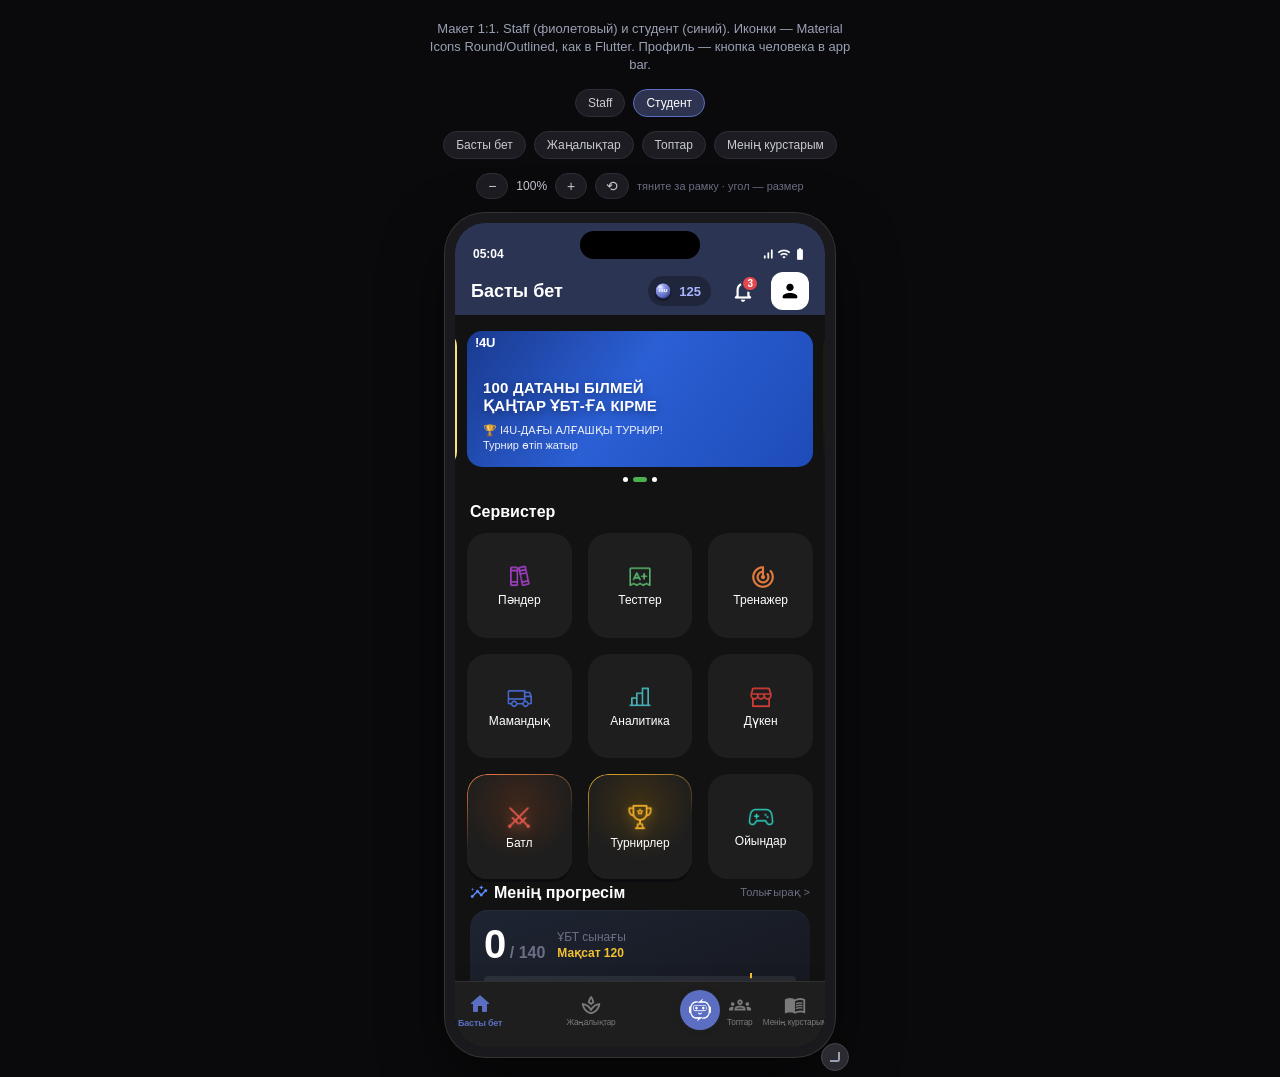
==== mock/index.html @ 2d2b12ed "i4U guide: static site with OG banner" ====
<!DOCTYPE html>
<html lang="ru" data-mode="student" data-role="curator">
  <head>
    <meta charset="UTF-8" />
    <meta
      name="viewport"
      content="width=device-width, initial-scale=1, maximum-scale=1, user-scalable=no"
    />
    <title>i4u mobile mock</title>
    <link rel="preconnect" href="https://fonts.googleapis.com" />
    <link rel="preconnect" href="https://fonts.gstatic.com" crossorigin />
    <link
      href="https://fonts.googleapis.com/icon?family=Material+Icons+Round"
      rel="stylesheet"
    />
    <link
      href="https://fonts.googleapis.com/icon?family=Material+Icons+Outlined"
      rel="stylesheet"
    />
    <link href="https://fonts.googleapis.com/css2?family=Oswald:wght@500;700&display=swap" rel="stylesheet" />
    <link rel="stylesheet" href="css/app.css?v=20261127m" />
  </head>
  <body>
    <p class="page-label">
      Макет 1:1. Staff (фиолетовый) и студент (синий). Иконки — Material Icons
      Round/Outlined, как в Flutter. Профиль — кнопка человека в app bar.
    </p>

    <div class="toolbar-note mode-switch">
      <button type="button" class="chip chip-mode" data-mode="staff">
        Staff
      </button>
      <button type="button" class="chip chip-mode active" data-mode="student">
        Студент
      </button>
    </div>

    <div class="toolbar-note role-switch" id="roleSwitch" hidden>
      <span>Рөл:</span>
      <button type="button" class="chip chip-role active" data-role="curator">Куратор</button>
      <button type="button" class="chip chip-role" data-role="head">Бас куратор / Академ. бөлім</button>
    </div>

    <div class="toolbar-note" id="tabChips">
      <button type="button" class="chip" data-goto="0">Аналитика</button>
      <button type="button" class="chip" data-goto="1">Студенты</button>
      <button type="button" class="chip" data-goto="2">Уведомления</button>
      <button type="button" class="chip" data-goto="3">Мои группы</button>
    </div>

    <div class="phone-zoom" id="phoneZoom">
      <button type="button" class="chip" data-zoom="-1" title="Уменьшить">−</button>
      <span id="zoomVal">100%</span>
      <button type="button" class="chip" data-zoom="1" title="Увеличить">+</button>
      <button type="button" class="chip" id="zoomReset" title="Вернуть в центр">⟲</button>
      <span class="zoom-hint">тяните за рамку · угол — размер</span>
    </div>

    <div class="phone-stage" id="phoneStage">
    <div class="phone">
      <div class="phone-notch" aria-hidden="true"></div>
      <div class="app">
        <div class="status-bar">
          <span id="statusTime">13:14</span>
          <span class="status-icons">
            <span class="material-icons-round">signal_cellular_alt</span>
            <span class="material-icons-round">wifi</span>
            <span class="material-icons-round">battery_full</span>
          </span>
        </div>

        <header class="appbar" id="appbar"></header>
        <main class="content" id="content"></main>

        <nav class="bottom-nav" aria-label="App navigation">
          <div class="nav-hairline"></div>
          <div class="nav-row">
            <div class="nav-indicator" id="navIndicator"></div>

            <button type="button" class="nav-item" data-tab="0">
              <span
                class="nav-ico material-icons-outlined"
                data-out="assignment"
                data-fill="assignment"
                >assignment</span
              >
              <span class="nav-label">Аналитика</span>
            </button>
            <button type="button" class="nav-item" data-tab="1">
              <span
                class="nav-ico material-icons-outlined"
                data-out="people"
                data-fill="people"
                >people</span
              >
              <span class="nav-label">Студенты</span>
            </button>

            <div class="nav-center">
              <button type="button" class="nav-fab" id="navFab" title="Эфир">
                <span class="fab-ring">
                  <span class="fab-core">
                    <span class="material-icons-round" id="fabIcon">live_tv</span>
                  </span>
                </span>
              </button>
            </div>

            <button type="button" class="nav-item" data-tab="2">
              <span
                class="nav-ico material-icons-outlined"
                data-out="notifications_none"
                data-fill="notifications"
                >notifications_none</span
              >
              <span class="nav-label">Уведомления</span>
            </button>
            <button type="button" class="nav-item" data-tab="3">
              <span class="nav-ico material-icons-outlined">how_to_reg</span>
              <span class="nav-label">Зачисление</span>
            </button>
          </div>
          <div class="nav-home-indicator"></div>
        </nav>

        <div class="overlay" id="overlay"></div>
        <div class="menu-layer" id="menuLayer" hidden></div>
        <div class="dialog-layer" id="dialogLayer" hidden></div>
        <div class="screen-overlay" id="screenOverlay" hidden></div>
        <div class="toast" id="toast"></div>
      </div>
    </div>
      <div class="phone-resize" id="phoneResize" title="Тяните, чтобы изменить размер"></div>
    </div>

    <script src="js/data.js?v=20261127m"></script>
    <script src="js/i18n.js?v=20261127m"></script>
    <script src="js/app.js?v=20261127m"></script>
  </body>
</html>
---- mock/css/app.css ----
:root {
  --primary: #8b5cf6;
  --primary-dark: #6d3fd8;
  --appbar: #36245e;
  --bg: #121212;
  --card: #1e1e1e;
  --hint: #6c6f84;
  --text: #ffffff;
  --divider: rgba(255, 255, 255, 0.12);
  --hairline: rgba(255, 255, 255, 0.08);
  --gold: #ffc107;
  --silver: #b0bec5;
  --bronze: #cd7f32;
  --up: #2e7d32;
  --danger: #ff6767;
  --pending: #f28c28;
  --phone-w: 390px;
  --phone-h: 844px;
  --nav-h: 58px;
  --status-h: 44px;
  --appbar-h: 48px;
  --radius-card: 20px;
  --pad: 15px;
  --fs-xs: 10px;
  --fs-sm: 12px;
  --fs-md: 14px;
  --fs-lg: 16px;
  --fs-xl: 18px;
  font-family: "Roboto", sans-serif;
}

@font-face {
  font-family: "Roboto";
  src: url("../assets/fonts/Roboto-Regular.ttf") format("truetype");
  font-weight: 400;
  font-style: normal;
  font-display: swap;
}
@font-face {
  font-family: "Roboto";
  src: url("../assets/fonts/Roboto-Medium.ttf") format("truetype");
  font-weight: 500;
  font-style: normal;
  font-display: swap;
}
@font-face {
  font-family: "Roboto";
  src: url("../assets/fonts/Roboto-Bold.ttf") format("truetype");
  font-weight: 600;
  font-style: normal;
  font-display: swap;
}
@font-face {
  font-family: "Roboto";
  src: url("../assets/fonts/Roboto-Bold.ttf") format("truetype");
  font-weight: 700;
  font-style: normal;
  font-display: swap;
}
@font-face {
  font-family: "Roboto";
  src: url("../assets/fonts/Roboto-Bold.ttf") format("truetype");
  font-weight: 800;
  font-style: normal;
  font-display: swap;
}

/* Student dark theme: primary #5B6EC2, appBar #2B3553 */
html[data-mode="student"] {
  --primary: #5b6ec2;
  --primary-dark: #3b418c;
  --appbar: #2b3553;
}

.chip-mode.active {
  border-color: var(--primary);
  color: #fff;
  background: color-mix(in srgb, var(--primary) 28%, #1c1c22);
}

* {
  box-sizing: border-box;
  margin: 0;
  padding: 0;
}

body {
  min-height: 100vh;
  background: #0a0a0c;
  color: var(--text);
  display: flex;
  flex-direction: column;
  align-items: center;
  justify-content: center;
  gap: 14px;
  padding: 20px 12px;
}

.page-label {
  color: #9aa0b4;
  font-size: 13px;
  text-align: center;
  max-width: 440px;
  line-height: 1.4;
}

.toolbar-note {
  display: flex;
  gap: 8px;
  flex-wrap: wrap;
  justify-content: center;
}

.chip {
  background: #1c1c22;
  border: 1px solid #2e2e36;
  color: #c8cad4;
  padding: 6px 12px;
  border-radius: 999px;
  font-size: 12px;
  cursor: pointer;
  font-family: inherit;
}

.chip:hover {
  border-color: var(--primary);
}

.phone {
  width: var(--phone-w);
  height: var(--phone-h);
  border-radius: 40px;
  background: #000;
  border: 10px solid #1a1a1e;
  box-shadow: 0 0 0 1px #333, 0 24px 60px rgba(0, 0, 0, 0.55);
  position: relative;
  overflow: hidden;
  flex-shrink: 0;
}

.phone-notch {
  position: absolute;
  top: 8px;
  left: 50%;
  transform: translateX(-50%);
  width: 120px;
  height: 28px;
  background: #000;
  border-radius: 20px;
  z-index: 50;
}

.app {
  height: 100%;
  background: var(--bg);
  display: flex;
  flex-direction: column;
  position: relative;
}

/* Material icon base size helpers */
.material-icons-round,
.material-icons-outlined {
  font-size: 24px;
  line-height: 1;
  user-select: none;
}

.status-bar {
  height: var(--status-h);
  background: var(--appbar);
  display: flex;
  align-items: flex-end;
  justify-content: space-between;
  padding: 0 18px 6px;
  font-size: 12px;
  font-weight: 600;
  color: #fff;
  flex-shrink: 0;
}

.status-icons {
  display: flex;
  align-items: center;
  gap: 2px;
}

.status-icons .material-icons-round {
  font-size: 14px;
}

.appbar {
  height: var(--appbar-h);
  background: var(--appbar);
  display: flex;
  align-items: center;
  padding: 0 16px;
  gap: 8px;
  flex-shrink: 0;
}

.appbar-title-row {
  flex: 1;
  display: flex;
  align-items: center;
  gap: 4px;
  min-width: 0;
  cursor: pointer;
}

.appbar-title {
  font-size: 18px;
  font-weight: 700;
  color: #fff;
  white-space: nowrap;
  overflow: hidden;
  text-overflow: ellipsis;
}

.appbar-title-row .material-icons-round {
  font-size: 22px;
  color: #fff;
}

.appbar-back {
  width: 28px;
  height: 28px;
  border-radius: 50%;
  border: 0;
  background: #fff;
  color: var(--primary-dark);
  display: grid;
  place-items: center;
  cursor: pointer;
  padding: 0;
}

.appbar-back .material-icons-round {
  font-size: 18px;
}

.appbar-profile {
  width: 38px;
  height: 38px;
  border-radius: 12px;
  border: 0;
  background: #fff;
  color: var(--primary);
  display: grid;
  place-items: center;
  cursor: pointer;
  flex-shrink: 0;
  padding: 8px;
}

html[data-mode="student"] .appbar-profile {
  color: #000;
}

.appbar-icon-btn {
  width: 40px;
  height: 40px;
  border: 0;
  background: transparent;
  color: #fff;
  display: grid;
  place-items: center;
  cursor: pointer;
  padding: 0;
  flex-shrink: 0;
  border-radius: 50%;
}

.appbar-icon-btn .material-icons-round,
.appbar-icon-btn .material-icons-outlined {
  font-size: 24px;
}

.appbar-profile .material-icons-round,
.appbar-profile .material-icons-outlined {
  font-size: 22px;
}

.content {
  flex: 1;
  overflow-y: auto;
  overflow-x: hidden;
  padding-bottom: calc(var(--nav-h) + 34px);
  -webkit-overflow-scrolling: touch;
}

.content::-webkit-scrollbar {
  width: 0;
}

.list-pad {
  padding: 8px 16px 4px;
}

.list-pad.tight-top {
  padding-top: 0;
}

/* Bottom nav — Dimensions.mainMenuBarHeight 58 */
.bottom-nav {
  position: absolute;
  left: 0;
  right: 0;
  bottom: 0;
  background: var(--card);
  box-shadow: 0 -4px 16px rgba(0, 0, 0, 0.06);
  z-index: 40;
}

.nav-hairline {
  height: 0.5px;
  background: var(--hairline);
}

.nav-row {
  height: var(--nav-h);
  display: flex;
  position: relative;
}

.nav-home-indicator {
  height: 8px;
  background: var(--card);
}

.nav-item {
  flex: 1;
  border: 0;
  background: transparent;
  color: #9e9e9e;
  display: flex;
  flex-direction: column;
  align-items: center;
  justify-content: center;
  gap: 2px;
  cursor: pointer;
  position: relative;
  z-index: 2;
  padding: 4px 2px;
  font-family: inherit;
  opacity: 0.72;
  transform: scale(0.92);
}

.nav-item.active {
  color: var(--primary);
  opacity: 1;
  transform: scale(1);
}

.nav-ico {
  font-size: 24px !important;
}

.nav-label {
  font-size: 9px;
  font-weight: 500;
  line-height: 1.15;
  max-width: 100%;
  overflow: hidden;
  text-overflow: clip;
  white-space: nowrap;
  letter-spacing: -0.02em;
  padding: 0 1px;
}

.nav-item.active .nav-label {
  font-weight: 700;
}

.nav-center {
  flex: 1;
  display: grid;
  place-items: center;
  z-index: 2;
}

.nav-fab {
  border: 0;
  background: transparent;
  padding: 0;
  cursor: pointer;
  margin-top: 0;
}

html[data-mode="student"] .fab-core {
  background: var(--primary);
}

.fab-core img {
  width: 22px;
  height: 22px;
  display: block;
  filter: brightness(0) invert(1);
}

.fab-ring {
  width: 46px;
  height: 46px;
  border-radius: 50%;
  background: var(--card);
  display: grid;
  place-items: center;
  box-shadow: 0 2px 6px rgba(0, 0, 0, 0.08);
  border: 1px solid rgba(0, 0, 0, 0.06);
}

.fab-core {
  width: 40px;
  height: 40px;
  border-radius: 50%;
  background: var(--primary-dark);
  display: grid;
  place-items: center;
  color: #fff;
}

.fab-core .material-icons-round {
  font-size: 22px;
}

.nav-indicator {
  position: absolute;
  top: 0;
  left: 0;
  width: 20%;
  height: 2px;
  background: var(--primary);
  transition: transform 0.22s ease;
  z-index: 1;
}

/* Cards */
.card {
  background: var(--card);
  border-radius: var(--radius-card);
  box-shadow: 0 2px 10px rgba(0, 0, 0, 0.05);
  margin-bottom: 12px;
  overflow: hidden;
}

.group-head {
  display: flex;
  align-items: center;
  padding: 14px 12px 14px 16px;
  gap: 8px;
  cursor: pointer;
}

.group-meta {
  flex: 1;
  min-width: 0;
}

.group-name {
  font-size: 16px;
  font-weight: 600;
  white-space: nowrap;
  overflow: hidden;
  text-overflow: ellipsis;
}

.group-course {
  margin-top: 4px;
  font-size: 13px;
  color: var(--hint);
  white-space: nowrap;
  overflow: hidden;
  text-overflow: ellipsis;
}

.pill {
  display: inline-flex;
  align-items: center;
  padding: 4px 10px;
  border-radius: 999px;
  background: rgba(37, 171, 124, 0.1);
  color: var(--primary);
  font-size: 12px;
  font-weight: 500;
  flex-shrink: 0;
}

.chevron {
  color: var(--hint);
  transition: transform 0.2s;
}

.chevron .material-icons-round {
  font-size: 22px;
}

.card.expanded .chevron {
  transform: rotate(180deg);
}

.group-body {
  display: none;
  border-top: 1px solid var(--divider);
}

.card.expanded .group-body {
  display: block;
}

.rating-head {
  display: flex;
  align-items: center;
  padding: 8px 4px 4px 12px;
  gap: 6px;
}

.rating-head .material-icons-outlined {
  font-size: 16px;
  color: var(--primary);
}

.rating-head .label {
  flex: 1;
  font-size: 12px;
  font-weight: 500;
  color: var(--primary);
}

.icon-btn {
  width: 36px;
  height: 36px;
  border: 0;
  background: transparent;
  color: var(--primary);
  display: grid;
  place-items: center;
  cursor: pointer;
  border-radius: 8px;
  padding: 0;
}

.icon-btn .material-icons-round {
  font-size: 20px;
}

.icon-btn:active {
  background: rgba(37, 171, 124, 0.12);
}

/* Ranking row — padding 10,8,12,8 */
.rank-row {
  display: flex;
  align-items: center;
  padding: 8px 12px 8px 10px;
  gap: 8px;
  cursor: pointer;
}

.rank-row:active {
  background: rgba(255, 255, 255, 0.03);
}

.rank-row .avatar { position: relative; overflow: visible; }
.rank-row .rank-info { min-width: 0; }
.rank-row .rank-phone { white-space: nowrap; overflow: hidden; text-overflow: ellipsis; }
.rank-note { flex-shrink: 0; display: inline-flex; align-items: center; gap: 2px; margin-left: 6px; padding: 4px 6px 4px 4px; border-radius: 999px; background: #e0873a; color: #fff; font-size: 12px; font-weight: 800; line-height: 1; }
.rank-note .material-icons-outlined { font-size: 14px; }
.pill.note-pill, html[data-mode="staff"] .pill.note-pill { gap: 3px; padding: 4px 8px; color: #fff; background: #e0873a; font-weight: 700; }
.pill.note-pill .material-icons-outlined { font-size: 14px; }
.note-sum { display: flex; align-items: center; gap: 8px; margin: 10px 12px 2px; padding: 9px 12px; border-radius: 12px; font-size: 12.5px; color: #ffd2a8; background: rgba(224,135,58,.12); border: 1px solid rgba(224,135,58,.35); }
.note-sum .material-icons-outlined { font-size: 18px; color: #e0873a; }
.note-sum b { color: #fff; }

.rank-sep {
  height: 1px;
  margin: 0 12px;
  background: var(--divider);
}

.rank-badge {
  width: 28px;
  flex-shrink: 0;
  display: grid;
  place-items: center;
  position: relative;
}

.rank-badge .trophy {
  font-size: 26px !important;
}

.rank-badge .num-bubble {
  position: absolute;
  bottom: -1px;
  left: 50%;
  transform: translateX(-50%);
  width: 14px;
  height: 14px;
  border-radius: 50%;
  background: var(--card);
  border: 1.2px solid;
  display: grid;
  place-items: center;
  font-size: 9px;
  font-weight: 700;
  line-height: 1;
}

.rank-circle {
  width: 26px;
  height: 26px;
  border-radius: 50%;
  background: rgba(51, 54, 70, 0.35);
  display: grid;
  place-items: center;
  font-size: 11px;
  font-weight: 700;
}

.avatar {
  width: 40px;
  height: 40px;
  border-radius: 50%;
  display: grid;
  place-items: center;
  font-size: 13px;
  font-weight: 700;
  color: #fff;
  flex-shrink: 0;
}

.rank-info {
  flex: 1;
  min-width: 0;
}

.rank-name {
  font-size: 14px;
  font-weight: 600;
  white-space: nowrap;
  overflow: hidden;
  text-overflow: ellipsis;
}

.rank-phone {
  margin-top: 1px;
  font-size: 12px;
  color: var(--hint);
}

.rank-stats {
  text-align: right;
  flex-shrink: 0;
}

.rank-score-line {
  display: flex;
  align-items: center;
  justify-content: flex-end;
  gap: 2px;
}

.rank-progress {
  font-size: 11px;
  color: var(--hint);
  margin-right: 6px;
}

.rank-score {
  font-size: 16px;
  font-weight: 700;
  line-height: 1.1;
}

.rank-points-today {
  font-size: 11px;
  font-weight: 500;
  color: var(--up);
}

.rank-change {
  display: inline-flex;
  align-items: center;
  font-size: 12px;
  font-weight: 700;
}

.rank-change.up {
  color: var(--up);
}

.rank-change.down {
  color: var(--danger);
}

.rank-change .material-icons-round {
  font-size: 20px;
  margin-left: 2px;
}

.rank-seen {
  margin-top: 2px;
  font-size: 10px;
  color: var(--hint);
}

.rank-seen.online {
  color: var(--primary);
  font-weight: 600;
}

/* Search row */
.search-row {
  padding: 16px 16px 8px;
  display: flex;
  gap: 10px;
  align-items: center;
}

.search-field {
  flex: 1;
  height: 48px;
  border-radius: 20px;
  border: 1px solid var(--divider);
  background: var(--card);
  display: flex;
  align-items: center;
  padding: 0 12px;
  gap: 8px;
}

.search-field .material-icons-round {
  color: #9e9e9e;
  font-size: 24px;
}

.search-field input {
  flex: 1;
  border: 0;
  background: transparent;
  color: var(--text);
  font-size: 14px;
  font-family: inherit;
  outline: none;
}

.search-field input::placeholder {
  color: var(--hint);
}

.filter-btn {
  width: 48px;
  height: 48px;
  border-radius: 16px;
  border: 1px solid var(--divider);
  background: var(--card);
  color: var(--primary);
  display: grid;
  place-items: center;
  cursor: pointer;
}

.filter-btn .material-icons-outlined {
  font-size: 22px;
}

/* Students list */
.student-list {
  background: var(--card);
  border-radius: var(--radius-card);
  overflow: hidden;
  box-shadow: 0 2px 10px rgba(0, 0, 0, 0.05);
}

.student-row {
  display: flex;
  align-items: center;
  padding: 12px 16px;
  gap: 12px;
  cursor: pointer;
}

.student-row + .student-row {
  border-top: 1px solid var(--divider);
}

.student-name {
  font-size: 15px;
  font-weight: 600;
}

.student-sub {
  margin-top: 2px;
  font-size: 12px;
  color: var(--hint);
}

.badge {
  font-size: 11px;
  font-weight: 600;
  padding: 3px 8px;
  border-radius: 999px;
  flex-shrink: 0;
}

.badge-ok {
  background: rgba(37, 171, 124, 0.15);
  color: var(--primary);
}

.badge-warn {
  background: rgba(242, 140, 40, 0.18);
  color: var(--pending);
}

.badge-off {
  background: rgba(108, 111, 132, 0.2);
  color: var(--hint);
}

/* Enrollment */
.enroll-card {
  padding: 14px 16px;
}

.enroll-top {
  display: flex;
  justify-content: space-between;
  gap: 8px;
  align-items: flex-start;
}

.enroll-name {
  font-size: 16px;
  font-weight: 600;
}

.enroll-phone {
  margin-top: 4px;
  font-size: 13px;
  color: var(--hint);
}

.enroll-meta {
  margin-top: 8px;
  font-size: 12px;
  color: var(--hint);
  line-height: 1.45;
}

.enroll-chevron {
  color: var(--hint);
}

.push-card {
  padding: 14px 16px;
}

.push-title {
  font-size: 15px;
  font-weight: 600;
  margin-bottom: 4px;
}

.push-body {
  font-size: 13px;
  color: var(--hint);
  line-height: 1.4;
}

.push-time {
  margin-top: 8px;
  font-size: 11px;
  color: var(--hint);
}

.btn {
  border: 0;
  border-radius: 12px;
  padding: 12px 16px;
  font-size: 15px;
  font-weight: 500;
  cursor: pointer;
  font-family: inherit;
  display: inline-flex;
  align-items: center;
  justify-content: center;
  gap: 6px;
}

.btn-primary {
  background: var(--primary);
  color: #fff;
}

.btn-ghost {
  background: rgba(255, 255, 255, 0.1);
  color: var(--text);
}

.btn-row {
  display: flex;
  gap: 12px;
}

.btn-row .btn {
  flex: 1;
  min-height: 48px;
}

.btn .material-icons-round {
  font-size: 18px;
}

/* Sheet */
.overlay {
  position: absolute;
  inset: 0;
  background: rgba(0, 0, 0, 0.45);
  z-index: 60;
  display: none;
  align-items: flex-end;
}

.overlay.open {
  display: flex;
}

.sheet {
  width: 100%;
  background: var(--card);
  border-radius: 20px 20px 0 0;
  padding: 12px 20px 20px;
  animation: sheet-up 0.22s ease;
}

@keyframes sheet-up {
  from {
    transform: translateY(24px);
    opacity: 0.6;
  }
  to {
    transform: translateY(0);
    opacity: 1;
  }
}

.sheet-handle {
  width: 36px;
  height: 4px;
  border-radius: 999px;
  background: var(--divider);
  margin: 0 auto 16px;
}

.sheet-title {
  font-size: 16px;
  font-weight: 600;
}

.sheet-sub {
  margin-top: 4px;
  font-size: 13px;
  color: var(--hint);
}

.sheet-label {
  margin-top: 20px;
  margin-bottom: 8px;
  font-size: 13px;
  font-weight: 500;
}

.period-field {
  display: flex;
  align-items: center;
  gap: 10px;
  padding: 14px;
  border: 1px solid var(--divider);
  border-radius: 12px;
  cursor: pointer;
  font-size: 15px;
  font-weight: 500;
}

.period-field .material-icons-outlined {
  font-size: 18px;
  color: var(--primary);
}

.period-field .material-icons-round {
  margin-left: auto;
  color: var(--hint);
  font-size: 22px;
}

.sheet-actions {
  margin-top: 24px;
}

.toast {
  position: absolute;
  left: 16px;
  right: 16px;
  bottom: calc(var(--nav-h) + 28px);
  background: #2a2a2e;
  color: #fff;
  padding: 12px 16px;
  border-radius: 12px;
  font-size: 13px;
  z-index: 80;
  display: none;
  box-shadow: 0 8px 24px rgba(0, 0, 0, 0.35);
}

.toast.show {
  display: block;
}

.toast.ok {
  border-left: 3px solid var(--primary);
}

.toast.error {
  border-left: 3px solid var(--danger);
}

.profile-block {
  padding: 20px 16px;
  text-align: center;
}

.profile-avatar-lg {
  width: 72px;
  height: 72px;
  border-radius: 50%;
  margin: 0 auto 12px;
  display: grid;
  place-items: center;
  font-size: 24px;
  font-weight: 700;
  color: #fff;
}

.profile-name {
  font-size: 18px;
  font-weight: 600;
}

.profile-phone {
  margin-top: 4px;
  color: var(--hint);
  font-size: 14px;
}

.profile-stats {
  display: grid;
  grid-template-columns: 1fr 1fr 1fr;
  gap: 8px;
  padding: 0 16px 16px;
}

/* —— User profile (ProfileScreen) —— */
.user-profile {
  padding-bottom: 24px;
}

.user-card {
  margin: 24px 16px 12px;
  padding: 16px;
  background: var(--card);
  border-radius: 20px;
  box-shadow: 0 2px 10px rgba(0, 0, 0, 0.05);
  position: relative;
}

.user-card-edit {
  position: absolute;
  top: 8px;
  right: 8px;
  border: 0;
  background: transparent;
  color: var(--hint);
  width: 36px;
  height: 36px;
  display: grid;
  place-items: center;
  cursor: pointer;
  border-radius: 50%;
}

.user-card-edit .material-icons-outlined {
  font-size: 22px;
}

.user-card-body {
  padding-top: 8px;
  text-align: center;
}

.user-avatar {
  width: 80px;
  height: 80px;
  border-radius: 50%;
  margin: 0 auto 16px;
  display: grid;
  place-items: center;
  font-size: 28px;
  font-weight: 700;
  color: #fff;
}

.user-name {
  font-size: 24px;
  font-weight: 600;
  line-height: 1.2;
}

.menu-block {
  margin: 0 16px 12px;
  background: var(--card);
  border-radius: 16px;
  overflow: hidden;
}

.menu-row {
  display: flex;
  align-items: center;
  gap: 12px;
  width: 100%;
  padding: 12px 16px;
  border: 0;
  background: transparent;
  color: var(--text);
  font-family: inherit;
  font-size: 14px;
  font-weight: 600;
  text-align: left;
  cursor: pointer;
  min-height: 48px;
}

.menu-row:active {
  background: rgba(255, 255, 255, 0.04);
}

.menu-row .menu-ico {
  color: #9e9e9e;
  font-size: 22px !important;
  width: 22px;
  flex-shrink: 0;
}

.menu-row .menu-brand {
  width: 22px;
  height: 22px;
  flex-shrink: 0;
  display: grid;
  place-items: center;
}

.menu-row .menu-brand svg {
  width: 22px;
  height: 22px;
}

.menu-row .menu-title {
  flex: 1;
  min-width: 0;
}

.menu-row .menu-chevron {
  color: #757575;
  font-size: 20px !important;
}

.menu-row.accent .menu-ico,
.menu-row.accent .menu-title {
  color: var(--menu-accent, var(--primary));
}

.menu-divider {
  height: 1px;
  margin-left: 56px;
  margin-right: 16px;
  background: var(--divider);
  opacity: 0.25;
}

.menu-row.switch-row {
  cursor: default;
}

.lang-switch {
  display: flex;
  gap: 0;
  padding: 2px;
  border-radius: 8px;
  background: #333;
}

.lang-chip {
  border: 0;
  background: transparent;
  color: var(--text);
  font-family: inherit;
  font-size: 12px;
  font-weight: 600;
  padding: 6px 12px;
  border-radius: 6px;
  cursor: pointer;
}

.lang-chip.active {
  background: var(--primary);
  color: #fff;
}

.toggle {
  position: relative;
  width: 42px;
  height: 24px;
  border-radius: 999px;
  background: #555;
  border: 0;
  cursor: pointer;
  flex-shrink: 0;
  transition: background 0.2s;
}

.toggle.on {
  background: var(--primary);
}

.toggle::after {
  content: "";
  position: absolute;
  top: 3px;
  left: 3px;
  width: 18px;
  height: 18px;
  border-radius: 50%;
  background: #fff;
  transition: transform 0.2s;
}

.toggle.on::after {
  transform: translateX(18px);
}

/* Student home — sizes from Flutter Dimensions + screenshot */
.section-title {
  padding: 8px 15px;
  font-size: 16px;
  font-weight: 700;
  line-height: 1.2;
}

.section-row {
  display: flex;
  align-items: center;
  justify-content: space-between;
  padding: 0 15px 8px;
}

.section-row .section-title {
  padding: 0;
  flex: 1;
}

.section-date {
  font-size: 11px;
  color: var(--hint);
  font-weight: 400;
  border: 0;
  background: transparent;
  font-family: inherit;
  cursor: pointer;
  white-space: nowrap;
}

.banner-wrap {
  padding-top: 16px;
}

.banner-track {
  padding: 0 12px;
  overflow: hidden;
}

.banner-slide {
  width: 100%;
  aspect-ratio: 2.55 / 1;
  border-radius: 15px;
  overflow: hidden;
  background: linear-gradient(100deg, #f4b429 0%, #f08c16 55%, #e97812 100%);
  position: relative;
  border: 0;
  padding: 0;
  cursor: pointer;
  display: block;
  font-family: inherit;
}

.banner-art {
  height: 100%;
  display: flex;
  align-items: center;
  padding: 8px 12px 8px 8px;
  gap: 6px;
}

.banner-pic {
  width: 42%;
  height: 100%;
  flex-shrink: 0;
  background:
    radial-gradient(circle at 30% 30%, #3b2a8a 0 18%, transparent 19%),
    radial-gradient(circle at 55% 70%, #2f6b4f 0 16%, transparent 17%),
    radial-gradient(circle at 70% 40%, #f2efe6 0 22%, transparent 23%);
}

.banner-copy {
  flex: 1;
  text-align: right;
  color: #fff;
}

.banner-copy strong {
  display: block;
  font-size: 13px;
  font-weight: 800;
  line-height: 1.15;
  letter-spacing: 0.2px;
}

.banner-copy small {
  display: block;
  margin-top: 6px;
  font-size: 8px;
  font-weight: 600;
  line-height: 1.25;
  opacity: 0.95;
}

.banner-slide img,
.banner-slide .banner-art {
  width: 100%;
  height: 100%;
  object-fit: cover;
  display: block;
}

.banner-dots {
  display: flex;
  justify-content: center;
  gap: 5px;
  padding: 10px 0 12px;
}

.banner-dots i {
  width: 5px;
  height: 5px;
  border-radius: 999px;
  background: #fff;
  opacity: 0.35;
  display: block;
}

.banner-dots i.on {
  width: 14px;
  opacity: 1;
  background: #4caf50;
}

.service-grid {
  margin: 0 8px;
  display: grid;
  grid-template-columns: 1fr 1fr 1fr;
  gap: 8px;
}

.service-tile {
  margin: 4px;
  background: var(--card);
  border-radius: 20px;
  aspect-ratio: 1;
  display: flex;
  flex-direction: column;
  align-items: center;
  justify-content: center;
  gap: 5px;
  position: relative;
  overflow: hidden;
  border: 0;
  color: var(--text);
  font-family: inherit;
  cursor: pointer;
}

.service-tile img,
.service-tile .material-icons-round {
  width: 26px;
  height: 26px;
  font-size: 26px;
  object-fit: contain;
}

.service-tile span {
  font-size: 12px;
  font-weight: 500;
  line-height: 1.1;
  text-align: center;
  padding: 0 2px;
  max-width: 100%;
}

.service-tile.locked::after {
  content: "";
  position: absolute;
  inset: 0;
  background: rgba(0, 0, 0, 0.2);
}

.service-tile .soon-badge {
  position: absolute;
  top: 8px;
  right: 6px;
  z-index: 1;
  background: #f8bb12;
  color: #fff;
  font-size: 10px;
  font-weight: 500;
  line-height: 1.2;
  padding: 2px 6px;
  border-radius: 10px;
  text-transform: lowercase;
}

.stopped-pad {
  padding: 0 15px 4px;
}

.stopped-card {
  background: var(--card);
  border-radius: 15px;
  padding: 12px;
  display: flex;
  gap: 12px;
  align-items: center;
}

.stopped-thumb {
  width: 92px;
  height: 92px;
  border-radius: 12px;
  flex-shrink: 0;
  object-fit: cover;
  background: #3d2a6e;
}

.stopped-body {
  flex: 1;
  min-width: 0;
}

.stopped-card .cc-title {
  font-size: 16px;
  font-weight: 700;
  line-height: 1.2;
}

.stopped-card .cc-meta {
  margin-top: 6px;
  font-size: 14px;
  font-weight: 500;
  color: rgba(255, 255, 255, 0.5);
  line-height: 1.3;
}

.stopped-progress {
  margin-top: 10px;
  height: 4px;
  border-radius: 5px;
  background: rgba(255, 255, 255, 0.12);
  overflow: hidden;
}

.stopped-progress > i {
  display: block;
  height: 100%;
  background: var(--primary);
  border-radius: 5px;
}

.play-btn {
  width: 36px;
  height: 36px;
  border-radius: 50%;
  background: var(--primary);
  color: #fff;
  display: grid;
  place-items: center;
  flex-shrink: 0;
}

.play-btn .material-icons-round {
  font-size: 22px;
}

/* Басты бет · Менің прогресім (қазіргі қосымша) */
.hp-head .section-title {
  display: flex;
  align-items: center;
  gap: 6px;
}
.hp-head .section-title .material-icons-outlined {
  font-size: 18px;
  color: #5b8cff;
}
.hp-wrap {
  padding: 0 15px 4px;
}
.hp-card {
  width: 100%;
  text-align: left;
  border: 0;
  cursor: pointer;
  font-family: inherit;
  color: inherit;
  background: linear-gradient(160deg, #1e2433 0%, #171a22 55%, #14161c 100%);
  border-radius: 18px;
  padding: 14px 14px 12px;
  box-shadow: inset 0 1px 0 rgba(255, 255, 255, 0.04);
}
.hp-score-row {
  display: flex;
  align-items: flex-end;
  gap: 12px;
}
.hp-score {
  display: flex;
  align-items: baseline;
  gap: 4px;
  line-height: 1;
}
.hp-score b {
  font-size: 40px;
  font-weight: 800;
  letter-spacing: -0.5px;
}
.hp-score span {
  font-size: 16px;
  color: var(--hint);
  font-weight: 600;
}
.hp-score-meta {
  display: flex;
  flex-direction: column;
  gap: 2px;
  padding-bottom: 4px;
}
.hp-score-meta small {
  font-size: 12px;
  color: var(--hint);
}
.hp-goal {
  font-style: normal;
  font-size: 12px;
  font-weight: 700;
  color: #f2c230;
}
.hp-bar {
  position: relative;
  margin-top: 12px;
  height: 8px;
  border-radius: 999px;
  background: rgba(255, 255, 255, 0.08);
  overflow: visible;
}
.hp-bar > i {
  display: block;
  height: 100%;
  border-radius: 999px;
  background: linear-gradient(90deg, #4d6fff, #6ea0ff);
}
.hp-bar > u {
  position: absolute;
  top: -3px;
  width: 0;
  height: 14px;
  border-left: 2px dashed #f2c230;
  transform: translateX(-1px);
}
.hp-delta-row {
  display: flex;
  align-items: center;
  justify-content: space-between;
  gap: 10px;
  margin-top: 10px;
}
.hp-delta {
  font-size: 12px;
  font-weight: 700;
  padding: 4px 8px;
  border-radius: 8px;
  background: rgba(255, 255, 255, 0.06);
}
.hp-delta.down {
  color: #ff6b6b;
  background: rgba(255, 80, 80, 0.12);
}
.hp-delta.up {
  color: #3dd68c;
  background: rgba(61, 214, 140, 0.12);
}
.hp-mini {
  flex: 1;
  max-width: 120px;
  height: 6px;
  border-radius: 999px;
  background: rgba(255, 255, 255, 0.08);
  overflow: hidden;
}
.hp-mini > i {
  display: block;
  height: 100%;
  background: #5b8cff;
  border-radius: 999px;
}
.hp-week {
  margin-top: 14px;
  padding-top: 12px;
  border-top: 1px solid rgba(255, 255, 255, 0.06);
}
.hp-week-top {
  display: flex;
  justify-content: space-between;
  gap: 8px;
  font-size: 12px;
  margin-bottom: 8px;
}
.hp-week-top span {
  color: var(--hint);
}
.hp-week-top b {
  font-weight: 700;
}
.hp-week-bar {
  height: 6px;
  border-radius: 999px;
  background: rgba(255, 255, 255, 0.08);
  overflow: hidden;
}
.hp-week-bar > i {
  display: block;
  height: 100%;
  background: #3dd68c;
  border-radius: 999px;
}
.hp-debt {
  margin-top: 8px;
  font-size: 12px;
  font-weight: 700;
  color: #ff8a4c;
}
.today-more {
  display: block;
  width: 100%;
  margin-top: 10px;
  padding: 8px 0 0;
  border: 0;
  border-top: 1px solid var(--divider);
  background: transparent;
  color: var(--primary);
  font-family: inherit;
  font-size: 13px;
  font-weight: 700;
  text-align: right;
  cursor: pointer;
}
.appbar-coins {
  display: inline-flex;
  align-items: center;
  gap: 4px;
  height: 30px;
  padding: 0 10px 0 6px;
  margin-right: 4px;
  border: 0;
  border-radius: 15px;
  background: rgba(0, 0, 0, 0.28);
  color: #a9b4ff;
  font-family: inherit;
  font-size: 13px;
  font-weight: 700;
  cursor: pointer;
  flex-shrink: 0;
}
.appbar-coins img.coin {
  width: 18px;
  height: 18px;
}

.today-wrap {
  padding: 0 15px 4px;
}

.today-card {
  background: var(--card);
  border-radius: 15px;
  padding: 15px;
}

.today-div {
  height: 1px;
  margin: 8px 0;
  background: var(--divider);
}

.today-row {
  display: flex;
  align-items: center;
  gap: 10px;
  width: 100%;
  border: 0;
  background: transparent;
  color: inherit;
  font-family: inherit;
  text-align: left;
  cursor: pointer;
  padding: 0;
}

.today-row .material-icons-outlined {
  font-size: 18px;
  flex-shrink: 0;
}

.today-row .tr-course {
  font-size: 10px;
  font-weight: 400;
  color: var(--hint);
  white-space: nowrap;
  overflow: hidden;
  text-overflow: ellipsis;
}

.today-row .tr-lesson {
  font-size: 13px;
  font-weight: 500;
  white-space: nowrap;
  overflow: hidden;
  text-overflow: ellipsis;
}

.today-row .tr-lesson.done {
  text-decoration: underline;
}

.today-row .chev {
  color: var(--hint);
  font-size: 24px !important;
  margin-left: auto;
  flex-shrink: 0;
}

.seg-tabs {
  margin: 10px 15px 0;
  height: 40px;
  padding: 3px;
  border-radius: 12px;
  border: 1px solid var(--divider);
  background: var(--bg);
  display: flex;
  position: relative;
}

.seg-tabs button {
  flex: 1;
  border: 0;
  background: transparent;
  color: var(--hint);
  font-family: inherit;
  font-size: 14px;
  font-weight: 500;
  border-radius: 9px;
  cursor: pointer;
  z-index: 1;
}

.seg-tabs button.on {
  background: var(--card);
  color: var(--text);
  box-shadow: 0 1px 6px rgba(0, 0, 0, 0.06);
  font-weight: 600;
}

.purchase-row {
  display: flex;
  gap: 10px;
  background: var(--card);
  border-radius: 15px;
  padding: 16px;
  margin-bottom: 10px;
}

.purchase-thumb {
  width: 30%;
  max-width: 118px;
  min-width: 96px;
}

.purchase-thumb img,
.purchase-thumb .ph {
  width: 100%;
  aspect-ratio: 16 / 9;
  border-radius: 8px;
  object-fit: cover;
  display: block;
}

.purchase-days {
  margin-top: 6px;
  font-size: 10px;
  text-align: center;
  color: rgba(255, 255, 255, 0.6);
  font-weight: 500;
}

.purchase-title {
  font-size: 16px;
  font-weight: 500;
}

.purchase-meta {
  margin-top: 5px;
  font-size: 14px;
  font-weight: 500;
  color: rgba(255, 255, 255, 0.5);
}

.news-card,
.notif-card {
  background: var(--card);
  border-radius: 15px;
  padding: 15px;
  margin-bottom: 10px;
}

.news-card .n-time,
.notif-card .n-time {
  font-size: 12px;
  color: var(--hint);
  margin-top: 6px;
}

.news-card .n-title,
.notif-card .n-title {
  font-size: 16px;
  font-weight: 600;
}

.news-card .n-body,
.notif-card .n-body {
  font-size: 14px;
  color: var(--hint);
  margin-top: 4px;
  line-height: 1.35;
}

.stat-tile {
  background: var(--card);
  border-radius: 12px;
  padding: 12px 8px;
  text-align: center;
}

.stat-val {
  font-size: 18px;
  font-weight: 700;
}

.stat-lbl {
  margin-top: 2px;
  font-size: 11px;
  color: var(--hint);
}

.empty {
  padding: 48px 24px;
  text-align: center;
  color: var(--hint);
  font-size: 14px;
}

/* —— Action menu (long-press) —— */
.menu-layer {
  position: absolute;
  inset: 0;
  z-index: 70;
  background: rgba(0, 0, 0, 0.26);
}

.menu-layer[hidden],
.dialog-layer[hidden],
.screen-overlay[hidden] {
  display: none !important;
}

.action-menu {
  position: absolute;
  width: 156px;
  background: var(--card);
  border-radius: 10px;
  box-shadow: 0 8px 24px rgba(0, 0, 0, 0.35);
  overflow: hidden;
  animation: menu-pop 0.14s ease;
}

@keyframes menu-pop {
  from {
    opacity: 0;
    transform: scale(0.96);
  }
  to {
    opacity: 1;
    transform: scale(1);
  }
}

.action-menu-item {
  display: flex;
  align-items: center;
  gap: 8px;
  width: 100%;
  border: 0;
  background: transparent;
  color: var(--text);
  padding: 9px 12px;
  font-size: 13px;
  font-weight: 600;
  font-family: inherit;
  cursor: pointer;
  text-align: left;
}

.action-menu-item + .action-menu-item {
  border-top: 1px solid var(--divider);
}

.action-menu-item:active {
  background: rgba(255, 255, 255, 0.05);
}

.action-menu-item .material-icons-outlined,
.action-menu-item .material-icons-round {
  font-size: 16px;
  color: var(--primary);
}

.action-menu-item.danger {
  color: #ff5252;
}

.action-menu-item.danger .material-icons-outlined,
.action-menu-item.danger .material-icons-round {
  color: #ff5252;
}

/* —— Confirm dialog —— */
.dialog-layer {
  position: absolute;
  inset: 0;
  z-index: 75;
  background: rgba(0, 0, 0, 0.45);
  display: flex;
  align-items: center;
  justify-content: center;
  padding: 30px;
}

.confirm-dialog {
  width: 100%;
  background: var(--card);
  border-radius: 15px;
  padding: 20px;
  text-align: center;
}

.confirm-title {
  font-size: 16px;
  font-weight: 600;
}

.confirm-msg {
  margin-top: 12px;
  font-size: 14px;
  color: var(--hint);
  line-height: 1.4;
}

.confirm-actions {
  margin-top: 24px;
  display: flex;
  gap: 10px;
}

.confirm-actions .btn {
  flex: 1;
  min-height: 44px;
}

.btn-danger {
  background: #ff5252;
  color: #fff;
}

/* —— Form sheets —— */
.sheet.tall {
  max-height: 88%;
  overflow-y: auto;
}

.field-label {
  margin-top: 14px;
  margin-bottom: 6px;
  font-size: 13px;
  font-weight: 500;
}

.field-input,
.field-select,
.field-textarea {
  width: 100%;
  border-radius: 12px;
  border: 1px solid var(--divider);
  background: var(--bg);
  color: var(--text);
  font-size: 14px;
  font-family: inherit;
  padding: 12px 14px;
  outline: none;
}

.field-input:focus,
.field-select:focus,
.field-textarea:focus {
  border-color: var(--primary);
}

.field-textarea {
  min-height: 88px;
  resize: vertical;
}

.field-select {
  appearance: none;
  background-image: url("data:image/svg+xml,%3Csvg xmlns='http://www.w3.org/2000/svg' width='20' height='20' viewBox='0 0 24 24' fill='%236c6f84'%3E%3Cpath d='M7 10l5 5 5-5z'/%3E%3C/svg%3E");
  background-repeat: no-repeat;
  background-position: right 10px center;
  padding-right: 36px;
}

.chips {
  display: flex;
  flex-wrap: wrap;
  gap: 6px;
  margin-top: 8px;
}

.chip-tag {
  display: inline-flex;
  align-items: center;
  gap: 4px;
  padding: 4px 8px;
  border-radius: 999px;
  background: rgba(37, 171, 124, 0.15);
  color: var(--primary);
  font-size: 12px;
  font-weight: 500;
}

.chip-tag button {
  border: 0;
  background: transparent;
  color: var(--primary);
  cursor: pointer;
  padding: 0;
  display: grid;
  place-items: center;
}

.chip-tag .material-icons-round {
  font-size: 14px;
}

.picker-list {
  max-height: 220px;
  overflow-y: auto;
  border: 1px solid var(--divider);
  border-radius: 12px;
  margin-top: 8px;
}

.picker-row {
  display: flex;
  align-items: center;
  gap: 10px;
  padding: 10px 12px;
  cursor: pointer;
  border: 0;
  width: 100%;
  background: transparent;
  color: var(--text);
  text-align: left;
  font-family: inherit;
  font-size: 14px;
}

.picker-row + .picker-row {
  border-top: 1px solid var(--divider);
}

.picker-row.selected {
  background: rgba(37, 171, 124, 0.1);
}

.picker-row .check {
  margin-left: auto;
  color: var(--primary);
  font-size: 18px !important;
  visibility: hidden;
}

.picker-row.selected .check {
  visibility: visible;
}

.radio-row {
  display: flex;
  flex-direction: column;
  gap: 6px;
  margin-top: 4px;
}

.radio-item {
  display: flex;
  align-items: center;
  gap: 10px;
  padding: 10px 12px;
  border: 1px solid var(--divider);
  border-radius: 12px;
  cursor: pointer;
  font-size: 14px;
}

.radio-item.active {
  border-color: var(--primary);
  background: rgba(37, 171, 124, 0.08);
}

.radio-dot {
  width: 18px;
  height: 18px;
  border-radius: 50%;
  border: 2px solid var(--hint);
  display: grid;
  place-items: center;
}

.radio-item.active .radio-dot {
  border-color: var(--primary);
}

.radio-item.active .radio-dot::after {
  content: "";
  width: 8px;
  height: 8px;
  border-radius: 50%;
  background: var(--primary);
}

/* Full-screen overlay (эфир / nested picker) */
.screen-overlay {
  position: absolute;
  inset: 0;
  z-index: 55;
  background: var(--bg);
  display: flex;
  flex-direction: column;
}

.screen-overlay .appbar {
  flex-shrink: 0;
}

.screen-overlay .content {
  flex: 1;
  overflow-y: auto;
  padding-bottom: 24px;
}

.efir-card {
  padding: 14px 16px;
  display: flex;
  align-items: center;
  gap: 12px;
}

.efir-card .material-icons-round {
  font-size: 28px;
  color: var(--primary);
}

.longpress-hint {
  color: var(--hint);
  font-size: 11px;
  text-align: center;
  padding: 4px 16px 8px;
}

@media (max-width: 440px) {
  body {
    padding: 0;
    justify-content: flex-start;
  }
  .page-label,
  .toolbar-note {
    display: none;
  }
  .phone {
    width: 100vw;
    height: 100vh;
    height: 100dvh;
    border-radius: 0;
    border: 0;
    box-shadow: none;
  }
  .phone-notch {
    display: none;
  }
}

.seg-tabs.seg-3 button { font-size: 13px; }

.blog-row, .push-row, .cat-row, .guide-row, .trainer-card, .purchase-row {
  width: 100%;
  border: 0;
  color: inherit;
  font-family: inherit;
  text-align: left;
  cursor: pointer;
}

.blog-row {
  display: flex;
  gap: 12px;
  align-items: center;
  background: var(--card);
  border-radius: 16px;
  padding: 12px;
  margin-bottom: 16px;
}
.blog-row img {
  width: 64px;
  height: 64px;
  border-radius: 6px;
  object-fit: contain;
  background: #121212;
  flex-shrink: 0;
}
.blog-title { font-size: 16px; font-weight: 600; }
.blog-body { margin-top: 8px; font-size: 14px; font-weight: 500; color: var(--hint); }

.push-row {
  display: flex;
  gap: 16px;
  align-items: flex-start;
  background: var(--card);
  border-radius: 15px;
  padding: 16px;
  margin-bottom: 12px;
}
.push-row img { width: 32px; height: 32px; object-fit: contain; filter: none; }
.push-line { width: 1px; align-self: stretch; background: var(--divider); }
.push-when, .push-title, .push-body { display: block; }
.push-when { font-size: 11px; color: var(--hint); font-weight: 500; }
.push-title { margin-top: 4px; font-size: 16px; font-weight: 600; }
.push-body { margin-top: 4px; font-size: 14px; font-weight: 500; color: #c8cad4; }

.cat-row {
  height: 50px;
  display: flex;
  align-items: center;
  gap: 12px;
  background: var(--card);
  border-radius: 20px;
  padding: 0 12px;
  margin-bottom: 8px;
  font-size: 14px;
  font-weight: 600;
}
.cat-ico {
  width: 35px;
  height: 35px;
  border-radius: 15px;
  display: grid;
  place-items: center;
  flex-shrink: 0;
}
.cat-ico img { width: 21px; height: 21px; object-fit: contain; filter: brightness(0) invert(1); }
.cat-row .chev, .guide-row .chev, .trainer-card .chev { margin-left: auto; color: var(--hint); font-size: 22px; }

.hub-head { padding: 12px 16px 0; }
.hub-title { font-size: 22px; font-weight: 700; }
.hub-sub { font-size: 13px; color: var(--hint); margin: 4px 0 12px; }
.guide-card { margin: 12px 16px; background: var(--card); border-radius: 16px; overflow: hidden; }
.guide-row {
  display: flex;
  align-items: center;
  gap: 8px;
  padding: 12px 14px;
  background: transparent;
  border-bottom: 1px solid var(--divider);
}
.guide-code { font-size: 11px; letter-spacing: 0.6px; color: var(--hint); }
.guide-name { font-size: 15px; font-weight: 500; margin-top: 2px; }
.guide-meta { font-size: 13px; color: var(--hint); margin-top: 4px; }

.trainer-card {
  display: flex;
  gap: 12px;
  align-items: center;
  background: var(--card);
  border-radius: 15px;
  padding: 12px;
  margin-bottom: 12px;
}
.trainer-card img {
  width: 72px;
  height: 72px;
  border-radius: 12px;
  object-fit: contain;
  background: #121212;
  padding: 8px;
}

.analytics { background: #1a1a2e; min-height: 100%; padding: 16px; }
.analytics .news-card { background: #2d2d44; margin-bottom: 12px; }


/* ============================================================
   Student screens — 1:1 with device screenshots (2026-10-02)
   ============================================================ */

/* Bottom nav: no top indicator in student app */
html[data-mode="student"] .nav-indicator { display: none; }

/* Inner app bar: white round back + left title, no profile */
.appbar-inner { gap: 14px; }
.appbar-inner .appbar-back { color: #111; width: 26px; height: 26px; }
.appbar-inner .appbar-back .material-icons-round { font-size: 18px; }

/* —— Home banner —— */
.banner-slide {
  background: linear-gradient(100deg, #f7a46a 0%, #f9c070 45%, #fbe27c 100%);
  display: flex;
  align-items: center;
  text-align: left;
}
.banner-logo {
  position: absolute;
  top: 4px;
  left: 8px;
  font-size: 13px;
  font-weight: 800;
  color: #fff;
  letter-spacing: -0.3px;
}
.banner-slide .banner-pic {
  position: relative;
  width: 40%;
  height: 100%;
  background: none;
}
.banner-pic > span {
  position: absolute;
  display: grid;
  place-items: center;
  border-radius: 6px;
}
.banner-pic .material-icons-round,
.banner-pic .material-icons-outlined { font-size: inherit; }
.bp-board { left: 26%; top: 18%; width: 46%; height: 70%; background: linear-gradient(#e9ecf8, #cfd6ef); color: #f4c430; font-size: 26px; box-shadow: 0 4px 8px rgba(0,0,0,.18); }
.bp-cap { left: 10%; top: 8%; color: #2d2f44; font-size: 34px; transform: rotate(-14deg); }
.bp-cal { left: 58%; top: 10%; width: 26px; height: 26px; background: #fff; color: #5b8fd6; font-size: 20px; box-shadow: 0 2px 4px rgba(0,0,0,.15); }
.bp-list { left: 8%; top: 52%; width: 30px; height: 40px; background: #e8f5e9; color: #3a9a5a; font-size: 22px; border: 2px solid #3a9a5a; box-shadow: 0 2px 4px rgba(0,0,0,.15); }
.bp-doc { left: 64%; top: 52%; width: 30px; height: 38px; background: #fff; color: #9aa0b4; font-size: 22px; box-shadow: 0 2px 4px rgba(0,0,0,.15); transform: rotate(8deg); }
.banner-slide .banner-copy {
  flex: 1;
  text-align: center;
  padding-right: 8px;
}
.banner-slide .banner-copy strong {
  font-size: 14.5px;
  font-weight: 800;
  line-height: 1.25;
  color: #2b3fcb;
}
.banner-slide .banner-copy small {
  margin-top: 10px;
  font-size: 7.5px;
  font-weight: 800;
  line-height: 1.35;
  color: #2b3fcb;
  opacity: 1;
}
.banner-copy em { font-style: normal; color: #e8334a; }
.banner-dots i { opacity: 1; width: 5px; }
.banner-dots i.on { width: 14px; }

/* —— Today schedule (home) —— */
.ls-ico { width: 20px; height: 20px; flex-shrink: 0; font-size: 20px !important; }
.today-card { padding: 12px 15px; }
.today-div { background: rgba(255, 255, 255, 0.75); margin: 10px 0; }
.today-row .tr-course { font-size: 10px; }
.today-row .tr-lesson { font-size: 14px; font-weight: 500; text-decoration: none; }

/* —— News —— */
.news-list { padding-top: 22px; }
.blog-row {
  background: #2a2a2a;
  border-radius: 14px;
  padding: 14px 16px;
  gap: 16px;
}
.blog-title { font-size: 15.5px; font-weight: 500; line-height: 1.5; letter-spacing: 0.2px; }
.blog-body {
  margin-top: 6px;
  font-size: 13.5px;
  font-weight: 400;
  line-height: 1.45;
  color: #e6e6e6;
  display: -webkit-box;
  -webkit-line-clamp: 2;
  -webkit-box-orient: vertical;
  overflow: hidden;
}
.news-thumb {
  width: 64px;
  height: 56px;
  border-radius: 5px;
  flex-shrink: 0;
  position: relative;
  overflow: hidden;
  display: block;
}
.news-thumb.ph { background: #efefef; color: #b9b9b9; display: grid; place-items: center; }
.news-thumb.ph .material-icons-outlined { font-size: 40px; }
.nt-light { background: linear-gradient(160deg, #fff 55%, #f6f39a); color: #222; }
.nt-light b { position: absolute; left: -2px; top: 13px; font-size: 6.5px; line-height: 1.15; font-weight: 800; }
.nt-light em { font-style: normal; color: #a43ce0; font-size: 9px; }
.nt-light s { text-decoration: none; font-size: 4px; }
.nt-tag { position: absolute; right: 2px; top: 1px; font-size: 3.5px; background: #a43ce0; color: #fff; padding: 0 2px; border-radius: 2px; }
.nt-blob { position: absolute; right: 2px; bottom: 6px; width: 20px; height: 22px; background: radial-gradient(circle at 50% 30%, #e05a7a 0 35%, transparent 36%), linear-gradient(#f2b36a, #c7652b); border-radius: 4px; }
.nt-coin { position: absolute; right: 4px; bottom: 8px; width: 16px; height: 12px; background: repeating-linear-gradient(#f2c230 0 3px, #d9a21c 3px 4px); border-radius: 2px; }
.nt-dark { background: radial-gradient(circle at 20% 15%, #7a7d93 0, transparent 40%), linear-gradient(135deg, #2b2d3c, #1d1e28 60%, #5c3ca8); }
.nt-search { position: absolute; left: 4px; right: 4px; top: 22px; height: 7px; border-bottom: 1px solid #555; font-size: 4px; color: #ccc; }
.nt-dark i { position: absolute; width: 4px; height: 4px; border-radius: 50%; background: #b48cff; }
.nt-dark i:nth-of-type(1) { right: 6px; top: 8px; }
.nt-dark i:nth-of-type(2) { right: 12px; top: 15px; }
.news-open .news-thumb { width: 100%; height: 160px; border-radius: 15px; }
.news-open .nt-light b { font-size: 18px; left: 16px; top: 40px; }
.news-open .nt-light em { font-size: 24px; }
.news-open .nt-light s { font-size: 11px; }

/* —— Poster (course cover) —— */
.poster {
  position: relative;
  width: 100%;
  aspect-ratio: 16 / 9;
  border-radius: 8px;
  overflow: hidden;
  color: #fff;
}
.poster-text {
  position: absolute;
  left: 0;
  top: 0;
  bottom: 0;
  width: 58%;
  display: flex;
  flex-direction: column;
  align-items: center;
  justify-content: center;
  text-align: center;
  gap: 3px;
}
.poster-text b { font-size: 10px; font-weight: 800; line-height: 1.05; letter-spacing: -0.2px; text-transform: uppercase; }
.poster-text i { font-style: normal; font-size: 4.5px; font-weight: 700; background: #fff; color: #333; padding: 1px 3px; border-radius: 1px; }
.poster img { position: absolute; right: 3%; bottom: 6%; width: 42%; height: 80%; object-fit: contain; }
.poster-logo { position: absolute; left: 3px; bottom: 6px; font-size: 7px; font-weight: 800; }
.poster.sq { width: 72px; height: 72px; aspect-ratio: auto; border-radius: 12px; flex-shrink: 0; }
.poster.sq .poster-text { width: 62%; }
.poster.sq .poster-text b { font-size: 8px; }
.poster.sq img { width: 40%; }
.poster.sq .poster-logo { display: none; }
.course-hero .poster { border-radius: 15px; }
.course-hero .poster-text b { font-size: 26px; }
.course-hero .poster-text i { font-size: 11px; padding: 2px 6px; }
.course-hero .poster-logo { font-size: 14px; left: 10px; bottom: 10px; }

/* —— My courses —— */
.courses-seg { margin: 10px 15px 0; height: 40px; }
html[data-mode="student"] .seg-tabs { border-color: #3b3f52; background: #141414; }
html[data-mode="student"] .seg-tabs button.on { background: #222; }
.purchase-row { display: block; padding: 16px 16px 16px; border-radius: 15px; background: #1e1e1e; }
.purchase-top { display: flex; gap: 10px; }
.purchase-thumb { width: 118px; max-width: none; min-width: 0; flex-shrink: 0; }
.purchase-days { font-size: 10px; color: rgba(255, 255, 255, 0.75); font-weight: 400; margin-top: 7px; }
.purchase-title { font-size: 15.5px; font-weight: 400; }
.purchase-meta { font-size: 13.5px; font-weight: 400; color: rgba(255, 255, 255, 0.55); margin-top: 4px; }
.purchase-bar { margin-top: 8px; height: 4px; border-radius: 3px; background: #3e4160; overflow: hidden; }
.purchase-bar i { display: block; height: 100%; background: var(--primary); }

/* —— Schedule —— */
.sch-stats { display: grid; grid-template-columns: repeat(3, 1fr); gap: 8px; margin: 10px 15px 0; }
.sch-stat { background: #1e1e1e; border-radius: 10px; padding: 12px 4px 10px; text-align: center; }
.sch-stat b { display: block; font-size: 15px; font-weight: 700; }
.sch-stat span { display: block; margin-top: 4px; font-size: 9.5px; color: var(--hint); }
.sch-seg { margin-top: 12px; }
.sch-seg button { font-size: 12.5px !important; }
.sch-nav { display: flex; align-items: center; justify-content: space-between; margin: 10px 15px 12px; }
.sch-nav b { font-size: 13px; font-weight: 600; }
.sch-arrow { width: 40px; height: 40px; border-radius: 9px; border: 0; background: #1e1e1e; color: #9a9db0; display: grid; place-items: center; cursor: pointer; }
.sch-card {
  width: 100%;
  border: 0;
  color: inherit;
  font-family: inherit;
  text-align: left;
  cursor: pointer;
  display: flex;
  align-items: center;
  gap: 14px;
  background: #1e1e1e;
  border-radius: 12px;
  padding: 14px 14px 14px 18px;
  margin-bottom: 8px;
}
.sch-course { font-size: 10.5px; color: var(--hint); }
.sch-lesson { margin-top: 4px; font-size: 13px; font-weight: 600; }
.sch-tags { display: flex; gap: 6px; margin-top: 8px; }
.sch-tags span { background: #141414; color: #8c8f9e; font-size: 9.5px; padding: 4px 8px; border-radius: 999px; }
.sch-badge { font-size: 9.5px; font-weight: 600; padding: 5px 8px; border-radius: 999px; background: #262a33; color: #9a9db0; flex-shrink: 0; }
.sch-badge.ok { background: #1f2e24; color: #5cb36d; }
.sch-badge.bad { background: #3a2020; color: #e86b6b; }

/* —— Tests: ЕНТ комбинация —— */
.ent-card { background: #1e1e1e; border: 1px solid #2e2e36; border-radius: 15px; padding: 0 16px 16px; }
.ent-card-head {
  width: 100%;
  border: 0;
  background: transparent;
  color: #fff;
  font-family: inherit;
  display: flex;
  align-items: center;
  gap: 18px;
  padding: 26px 0 22px;
  font-size: 14.5px;
  cursor: pointer;
}
.ent-card-head span:first-child { flex: 1; text-align: left; }
.ent-card-head .material-icons-round { font-size: 20px; }
.ent-sec { border-top: 1px solid #34343c; padding: 16px 0 6px; }
.ent-sec-head { display: flex; gap: 12px; align-items: flex-start; margin-bottom: 12px; }
.ent-sec-ico { width: 34px; height: 34px; border-radius: 9px; background: #262a38; color: #7f88c8; display: grid; place-items: center; flex-shrink: 0; }
.ent-sec-ico .material-icons-round, .ent-sec-ico .material-icons-outlined { font-size: 18px; }
.ent-sec-title { font-size: 14px; }
.ent-sec-sub { margin-top: 4px; font-size: 10.5px; color: #9a9db0; }
.ent-chips { display: flex; flex-wrap: wrap; gap: 7px 8px; }
.ent-chip {
  border: 1px solid #34343c;
  background: transparent;
  color: #6c6f84;
  font-family: inherit;
  font-size: 12px;
  padding: 0 14px;
  height: 40px;
  border-radius: 11px;
  cursor: pointer;
}
.ent-chip.on { border: 2px solid var(--c); color: var(--c); font-weight: 600; padding: 0 13px; }
.ent-summary { display: flex; flex-wrap: wrap; gap: 7px 8px; border-top: 1px solid #34343c; padding-top: 16px; }
.ent-start { width: 100%; margin-top: 16px; }
.sticky-foot { flex-shrink: 0; padding: 8px 15px 30px; background: var(--bg); }
.save-btn {
  width: 100%;
  height: 50px;
  border: 0;
  border-radius: 22px;
  background: #5f6bbd;
  color: #fff;
  font-family: inherit;
  font-size: 15px;
  font-weight: 500;
  cursor: pointer;
}

/* —— Trainer —— */
.trainer-list { padding-top: 12px; }
.trainer-intro { font-size: 12.5px; line-height: 1.5; color: #9a9db0; margin-bottom: 14px; }
.trainer-card { background: #1e1e1e; border-radius: 15px; padding: 12px 16px 12px 12px; margin-bottom: 12px; gap: 12px; }
.trainer-title { font-size: 13.5px; font-weight: 600; }
.trainer-bar { margin-top: 10px; height: 6px; border-radius: 4px; background: #3a2f2b; overflow: hidden; }
.trainer-bar i { display: block; height: 100%; min-width: 3px; background: #e07a3d; border-radius: 4px; }
.trainer-meta { margin-top: 8px; font-size: 11px; color: #6c6f84; }
.trainer-subject { padding-top: 12px; }
.trainer-meta-top { font-size: 12.5px; color: #6c6f84; }
.smart-btn {
  margin-top: 14px;
  width: 100%;
  height: 46px;
  border: 0;
  border-radius: 24px;
  background: linear-gradient(180deg, #8a8fd6 0%, #5c61b3 55%, #44489a 100%);
  color: #fff;
  font-family: inherit;
  font-size: 13.5px;
  font-weight: 600;
  display: flex;
  align-items: center;
  justify-content: center;
  gap: 6px;
  cursor: pointer;
}
.smart-btn .material-icons-round { font-size: 18px; }
.trainer-hint { margin-top: 12px; font-size: 11px; line-height: 1.6; color: #6c6f84; }
.tsec { margin-top: 20px; background: #1e1e1e; border-radius: 13px; overflow: hidden; }
.tsec + .tsec { margin-top: 10px; }
.tsec-head { width: 100%; border: 0; background: transparent; color: #fff; font-family: inherit; display: flex; align-items: center; gap: 8px; padding: 18px 16px 18px 13px; text-align: left; cursor: pointer; }
.tsec-title { font-size: 13px; font-weight: 600; }
.tsec-meta { margin-top: 6px; font-size: 11px; color: #6c6f84; }
.tsec-body { border-top: 1px solid #2c2c33; padding: 4px 0; }
.tsec-topic { width: 100%; border: 0; background: transparent; color: #ddd; font-family: inherit; font-size: 12.5px; display: flex; justify-content: space-between; padding: 10px 16px 10px 13px; cursor: pointer; text-align: left; }
.tsec-pct { color: #6c6f84; }

/* —— AI for you —— */
.screen-overlay.ai-screen { background: #000; }
.ai-bar { display: flex; align-items: center; justify-content: space-between; padding: 10px 14px 6px; flex-shrink: 0; }
.ai-title { font-size: 15.5px; font-weight: 700; }
.ai-round { width: 30px; height: 30px; border-radius: 50%; border: 0; background: #2a2a2c; color: #fff; display: grid; place-items: center; cursor: pointer; }
.ai-round .material-icons-round { font-size: 18px; }
.ai-feed { flex: 1; overflow-y: auto; padding: 0 22px 12px 32px; }
.ai-feed::-webkit-scrollbar { width: 0; }
.ai-msg { white-space: pre-wrap; font-size: 13.5px; line-height: 1.45; color: #f2f2f2; }
.ai-math { font-family: "Times New Roman", "STIX Two Math", serif; font-weight: 700; font-size: 14.5px; white-space: nowrap; }
.ai-math sub { font-size: 0.65em; }
.ai-frac { display: inline-flex; flex-direction: column; text-align: center; vertical-align: middle; margin: 0 2px; }
.ai-frac > span:first-child { border-bottom: 1px solid #fff; padding: 0 2px; }
.ai-copy { border: 0; background: transparent; color: #cfcfcf; cursor: pointer; padding: 0; margin: 14px 0 6px; display: block; }
.ai-copy .material-icons-outlined { font-size: 14px; }
.ai-user { margin: 16px 0 16px auto; max-width: 80%; width: fit-content; background: #2a2a2c; border-radius: 18px; padding: 9px 14px; font-size: 13.5px; }
.ai-chips { display: flex; gap: 8px; overflow-x: auto; padding: 8px 15px 10px; flex-shrink: 0; }
.ai-chips::-webkit-scrollbar { height: 0; }
.ai-chip { flex-shrink: 0; height: 36px; padding: 0 14px 0 12px; border-radius: 999px; border: 0; background: #1f1f21; color: #fff; font-family: inherit; font-size: 12px; display: flex; align-items: center; gap: 8px; cursor: pointer; }
.ai-chip .material-icons-outlined { font-size: 16px; }
.ai-input { display: flex; align-items: center; gap: 10px; margin: 0 12px 26px; height: 56px; border-radius: 28px; background: #1f1f21; border: 1px solid #2c2c2e; padding: 0 8px 0 16px; flex-shrink: 0; }
.ai-input input { flex: 1; min-width: 0; border: 0; background: transparent; color: #fff; font-family: inherit; font-size: 14px; outline: none; }
.ai-input input::placeholder { color: #8a8a8e; }
.ai-plus { border: 0; background: transparent; color: #fff; display: grid; place-items: center; cursor: pointer; padding: 0; }
.ai-plus .material-icons-round { font-size: 24px; }
.ai-send { width: 36px; height: 36px; border-radius: 50%; border: 0; background: #3a3a3c; color: #6b6b6f; display: grid; place-items: center; cursor: pointer; }
.ai-send.on { background: #fff; color: #000; }
.ai-send .material-icons-round { font-size: 20px; }

/* Full-screen pages keep the phone status bar visible (как на устройстве) */
.screen-overlay { top: var(--status-h); }
.app:has(.screen-overlay.ai-screen:not([hidden])) .status-bar { background: #000; }

/* Trainer square poster: undo generic .trainer-card img */
.trainer-card .poster img { width: 40%; height: 80%; padding: 0; background: none; border-radius: 0; }
.poster.sq .poster-text { width: 66%; }
.poster.sq .poster-text b { font-size: 7px; }
.poster.sq .poster-text i { font-size: 4px; }

/* AI text size as on device */
.ai-msg { font-size: 15px; line-height: 1.42; }
.ai-math { font-size: 15.5px; }
.ai-bar { padding-top: 6px; }

/* ============================================================
   Профессии / Аналитика / Умная практика (скриншоты 22:08)
   ============================================================ */

/* —— Профессии: список —— */
.hub-head .hub-title { font-size: 21px; }
.hub-head .hub-sub { font-size: 11.5px; margin: 6px 0 14px; }
.prof-tools { display: flex; gap: 8px; }
.prof-search {
  flex: 1;
  min-width: 0;
  height: 40px;
  display: flex;
  align-items: center;
  gap: 10px;
  padding: 0 12px;
  background: #1e1e1e;
  border: 1px solid #2c2c33;
  border-radius: 10px;
  color: #8a8d9c;
}
.prof-search .material-icons-round { font-size: 20px; }
.prof-search input { flex: 1; min-width: 0; border: 0; background: transparent; color: #fff; font-family: inherit; font-size: 13px; outline: none; }
.prof-search input::placeholder { color: #6c6f84; }
.prof-search.wide { margin: 14px 0 10px; height: 38px; background: #1a1a1a; }
.prof-drop {
  flex-shrink: 0;
  height: 32px;
  align-self: center;
  border: 0;
  border-radius: 8px;
  background: #2a2a2e;
  color: #fff;
  font-family: inherit;
  font-size: 11.5px;
  font-weight: 600;
  display: flex;
  align-items: center;
  gap: 4px;
  padding: 0 6px 0 10px;
  cursor: pointer;
  max-width: 150px;
}
.prof-drop span:first-child { overflow: hidden; text-overflow: ellipsis; white-space: nowrap; }
.prof-drop .material-icons-round { font-size: 18px; color: #9a9db0; }
.prof-list { margin: 14px 15px; border: 1px solid #2c2c33; background: #1e1e1e; border-radius: 12px; }
.prof-row {
  width: 100%;
  border: 0;
  border-bottom: 1px solid #2c2c33;
  background: transparent;
  color: #fff;
  font-family: inherit;
  text-align: left;
  display: flex;
  align-items: center;
  gap: 14px;
  padding: 12px 12px 12px 13px;
  cursor: pointer;
}
.prof-row:last-child { border-bottom: 0; }
.prof-code, .prof-logo {
  width: 46px;
  height: 46px;
  border-radius: 10px;
  border: 1px solid #34343c;
  background: #232326;
  display: grid;
  place-items: center;
  flex-shrink: 0;
  font-size: 11px;
  color: #8a8d9c;
}
.prof-logo { color: #6f63e0; font-size: 11px; font-weight: 500; }
.prof-main { flex: 1; min-width: 0; display: flex; flex-direction: column; align-items: flex-start; gap: 4px; }
.prof-num { font-size: 10.5px; color: #8a8d9c; }
.prof-name { font-size: 14px; line-height: 1.35; }
.prof-tag { display: inline-block; font-size: 10.5px; color: #6f63e0; background: #24223a; padding: 3px 8px; border-radius: 7px; }
.prof-tag.grey { color: #8a8d9c; background: #2a2a2e; }
.prof-city { font-size: 11.5px; color: #8a8d9c; display: flex; align-items: center; gap: 8px; }
.prof-row .chev { color: #6c6f84; font-size: 20px; }

/* —— Профессии: детали —— */
.prof-detail { padding-top: 12px; }
.pd-card { background: #1e1e1e; border: 1px solid #2c2c33; border-left: 3px solid #5b4fe0; border-radius: 13px; padding: 18px 18px 16px; }
.pd-over { font-size: 10.5px; color: #8a8d9c; }
.pd-code { display: inline-block; margin-top: 10px; font-size: 11.5px; font-weight: 600; color: #6f63e0; background: #24223a; padding: 5px 7px; border-radius: 6px; }
.pd-name { margin-top: 10px; font-size: 19px; font-weight: 700; line-height: 1.3; }
.pd-pill { display: inline-block; margin-top: 12px; font-size: 11px; background: #2a2a2e; padding: 7px 10px; border-radius: 999px; }
.where-card { margin-top: 12px; background: #1e1e1e; border: 1px solid #2c2c33; border-radius: 13px; padding: 16px 13px 4px; }
.where-head { display: flex; gap: 10px; align-items: flex-start; }
.where-head > div { flex: 1; }
.where-title { font-size: 15.5px; font-weight: 700; }
.where-sub { margin-top: 8px; font-size: 11.5px; line-height: 1.5; color: #8a8d9c; }
.where-count { min-width: 34px; height: 30px; border-radius: 15px; background: #2a2a2e; color: #8a8d9c; font-size: 11.5px; display: grid; place-items: center; padding: 0 8px; }
.where-tools { display: flex; gap: 8px; margin-bottom: 12px; }
.where-tools .prof-drop { height: 32px; }
.where-row {
  width: 100%;
  border: 0;
  border-bottom: 1px solid #2c2c33;
  background: transparent;
  color: #fff;
  font-family: inherit;
  text-align: left;
  display: flex;
  align-items: flex-start;
  gap: 12px;
  padding: 10px 0 12px;
  cursor: pointer;
}
.where-row:last-child { border-bottom: 0; }
.where-code { width: 40px; flex-shrink: 0; font-size: 11px; color: #8a8d9c; padding-top: 2px; }
.where-main { flex: 1; min-width: 0; display: flex; flex-direction: column; gap: 4px; }
.where-name { font-size: 13.5px; line-height: 1.35; }
.where-city { font-size: 11px; color: #8a8d9c; }
.where-score { font-size: 14px; font-weight: 700; color: #d9782f; padding-top: 1px; }

/* Выпадающий список (sheet) */
.pick-list { margin-top: 12px; display: flex; flex-direction: column; max-height: 360px; overflow-y: auto; }
.pick-opt { border: 0; border-bottom: 1px solid var(--divider); background: transparent; color: var(--text); font-family: inherit; font-size: 14px; text-align: left; padding: 13px 4px; display: flex; justify-content: space-between; align-items: center; cursor: pointer; }
.pick-opt.on { color: var(--primary); font-weight: 600; }
.pick-opt .material-icons-round { font-size: 20px; }

/* —— Аналитика —— */
.screen-overlay.an-screen { background: #262637; }
.an-screen .appbar { background: #26283a; }
.appbar-centered { position: relative; }
.appbar-centered .appbar-title { text-align: center; padding-right: 26px; font-size: 16px; }
.appbar-centered .appbar-back { background: transparent; color: #fff; }
.appbar-centered .appbar-back .material-icons-round { font-size: 22px; }
.app:has(.screen-overlay.an-screen:not([hidden])) .status-bar { background: #26283a; }
.an-wrap { padding: 16px 12px 24px; }
.an-goal {
  background: linear-gradient(135deg, #6d74e6 0%, #5c63d8 50%, #4f55c8 100%);
  border-radius: 14px;
  padding: 18px 20px 20px;
  box-shadow: 0 10px 30px rgba(92, 99, 216, 0.25);
}
.an-goal-head { display: flex; gap: 16px; align-items: center; }
.an-goal-ico { width: 56px; height: 56px; border-radius: 12px; background: rgba(255, 255, 255, 0.18); display: grid; place-items: center; font-size: 28px; flex-shrink: 0; }
.an-goal-title { font-size: 18px; font-weight: 700; }
.an-goal-sub { margin-top: 6px; font-size: 12px; color: rgba(255, 255, 255, 0.75); }
.an-goal-text { margin-top: 16px; font-size: 13px; line-height: 1.6; }
.an-goal-score { margin-top: 14px; font-size: 13px; }
.an-goal-score b { font-size: 30px; font-weight: 800; margin-right: 4px; }
.an-goal-btn { margin-top: 14px; width: 100%; height: 48px; border: 0; border-radius: 10px; background: #fff; color: #5c63d8; font-family: inherit; font-size: 15px; font-weight: 600; display: flex; align-items: center; justify-content: center; gap: 8px; cursor: pointer; }
.an-goal-btn .material-icons-outlined { font-size: 20px; }
.an-card {
  width: 100%;
  margin-top: 12px;
  border: 1px solid #3a3a52;
  background: #2e2e44;
  color: #fff;
  font-family: inherit;
  text-align: left;
  border-radius: 13px;
  padding: 16px 16px 16px 16px;
  display: flex;
  align-items: center;
  gap: 18px;
  cursor: default;
}
.an-card[data-an] { cursor: pointer; }
.an-ico { width: 60px; height: 60px; border-radius: 11px; display: grid; place-items: center; font-size: 26px; flex-shrink: 0; }
.an-body { flex: 1; min-width: 0; display: flex; flex-direction: column; }
.an-label { font-size: 12.5px; color: #c9cad6; }
.an-value { margin-top: 8px; font-size: 16px; font-weight: 700; }
.an-bar { margin-top: 10px; height: 6px; border-radius: 4px; background: #44465e; overflow: hidden; display: block; }
.an-bar i { display: block; height: 100%; background: #ee7a4a; border-radius: 4px; }
.an-meta { margin-top: 10px; font-size: 11px; color: #9a9cb2; }
.an-chev { color: #9a9cb2; font-size: 22px; }

/* —— Умная практика —— */
.pr-head { background: #1b1b1b; padding: 14px 15px 12px; }
.pr-top { display: flex; justify-content: space-between; align-items: center; }
.pr-top b { font-size: 14px; }
.pr-badge { font-size: 11px; color: #e0874a; background: #3a2a22; padding: 6px 9px; border-radius: 999px; }
.pr-bar { margin-top: 10px; height: 6px; border-radius: 4px; background: #3a2f2b; overflow: hidden; }
.pr-bar i { display: block; height: 100%; background: #e07a3d; transition: width 0.2s; }
.pr-status { margin-top: 10px; font-size: 11px; color: #6c6f84; }
.pr-body { padding: 16px 15px; }
.pr-q { font-size: 14.5px; line-height: 1.4; margin-bottom: 12px; }
.pr-opt {
  width: 100%;
  min-height: 44px;
  margin-bottom: 8px;
  border: 1px solid #3a3a40;
  background: #2a2a2c;
  border-radius: 10px;
  color: #fff;
  font-family: inherit;
  font-size: 14px;
  text-align: left;
  display: flex;
  align-items: center;
  gap: 14px;
  padding: 10px 12px;
  cursor: pointer;
}
.pr-radio { width: 18px; height: 18px; border-radius: 50%; border: 2px solid #6c6f84; flex-shrink: 0; position: relative; }
.pr-opt.sel { border-color: #6c74d6; }
.pr-opt.sel .pr-radio { border-color: #8a8fd6; }
.pr-opt.sel .pr-radio::after,
.pr-opt.ok .pr-radio::after,
.pr-opt.bad .pr-radio::after { content: ""; position: absolute; inset: 3px; border-radius: 50%; background: currentColor; }
.pr-opt.sel .pr-radio { color: #8a8fd6; }
.pr-opt.ok { border-color: #5cb36d; background: #1f2e24; }
.pr-opt.ok .pr-radio { border-color: #5cb36d; color: #5cb36d; }
.pr-opt.bad { border-color: #e86b6b; background: #3a2020; }
.pr-opt.bad .pr-radio { border-color: #e86b6b; color: #e86b6b; }
.pr-go { height: 48px; border-radius: 24px; font-size: 14px; }
.pr-go.off { opacity: 0.85; }
.pr-result { padding: 70px 24px; text-align: center; }
.pr-result-ico { font-size: 54px; }
.pr-result-title { margin-top: 14px; font-size: 20px; font-weight: 700; }
.pr-result-score { margin-top: 10px; font-size: 32px; font-weight: 800; color: #e07a3d; }
.pr-result-sub { margin-top: 10px; font-size: 13px; color: #9a9db0; line-height: 1.5; }
.appbar-inner .appbar-icon-btn .material-icons-round { font-size: 24px; }

/* Умная практика: «Верно / Неверно» + түсіндірме */
.pr-bar.warm i { background: #e0a84a; }
.pr-fb { margin-top: 18px; border-radius: 12px; padding: 14px 16px 14px; border: 1px solid; }
.pr-fb.ok { background: #1c271f; border-color: #2f5a3a; }
.pr-fb.bad { background: #2a1c1c; border-color: #6a3030; }
.pr-fb-title { font-size: 15px; font-weight: 600; }
.pr-fb.ok .pr-fb-title { color: #5cb36d; }
.pr-fb.bad .pr-fb-title { color: #e06b5b; }
.pr-fb-sub { margin-top: 8px; font-size: 11.5px; color: #e6e6e6; }
.pr-explain { margin-top: 12px; padding: 2px 0 2px 10px; border-left: 3px solid; font-size: 12.5px; line-height: 1.5; color: #d6d6d6; }
.pr-fb.ok .pr-explain { border-color: #5cb36d; }
.pr-fb.bad .pr-explain { border-color: #e06b5b; }
.pr-fb.ok .pr-explain b:first-child { color: #5cb36d; }
.pr-fb.bad .pr-explain b:first-child { color: #e06b5b; }
.pr-explain b { color: #fff; }

/* ============================================================
   Курс беті / Видео сабақ / Сабақ тесті / Кесте сүзгілері / Профиль
   ============================================================ */

/* —— Курс: бөлімдер —— */
.course-secs { padding-top: 14px; }
.csec { border: 1px solid #2a3647; background: #1c1c1e; border-radius: 13px; margin-bottom: 10px; overflow: hidden; }
.csec-head { width: 100%; border: 0; background: transparent; color: #fff; font-family: inherit; font-size: 13.5px; font-weight: 500; letter-spacing: 0.2px; display: flex; align-items: center; justify-content: space-between; padding: 17px 16px 17px 16px; cursor: pointer; text-align: left; }
.csec-head .material-icons-round { font-size: 22px; }
.csec.open .csec-head { border-bottom: 1px solid #2a2f38; }
.csec-body { padding: 6px 6px 8px; }
.ln-row { width: 100%; border: 1px solid transparent; background: transparent; color: #fff; font-family: inherit; text-align: left; display: flex; align-items: center; gap: 16px; padding: 12px 8px 12px 12px; border-radius: 10px; cursor: pointer; position: relative; }
.ln-row .ls-ico { width: 18px; height: 18px; font-size: 20px !important; }
.ln-title { flex: 1; min-width: 0; font-size: 12.5px; line-height: 1.4; }
.ln-act { font-size: 10.5px; font-weight: 600; flex-shrink: 0; }
.ln-act.teal { color: #4fb1ba; }
.ln-act.green { color: #5cb36d; }
.ln-row.current { border-color: #2f3c4c; background: #1e2126; }
.ln-row.current::before { content: ""; position: absolute; left: 20%; right: 20%; top: -1px; height: 2px; border-radius: 2px; background: linear-gradient(90deg, transparent, #6f8fc8, transparent); }
.ln-row.locked .ln-title { color: #5c5f6e; }
.ln-row .lk { font-size: 20px; color: #7a7d8c; }

/* —— Видео сабақ —— */
.vplayer { position: relative; aspect-ratio: 16 / 9; background: #fff; overflow: hidden; }
.v-slide { position: absolute; inset: 0; display: flex; }
.v-cam { position: relative; width: 24%; background: linear-gradient(180deg, #5a3a2a, #2d2a2a 60%, #222); }
.v-logo { position: absolute; left: 0; right: 0; top: 0; background: #c0392b; color: #fff; text-align: center; font-weight: 800; font-size: 13px; padding: 3px 0; }
.v-face { position: absolute; left: 22%; right: 22%; top: 34%; bottom: 20%; border-radius: 40% 40% 10% 10%; background: radial-gradient(circle at 50% 26%, #f1c9a5 0 22%, transparent 23%), linear-gradient(#3a2418 0 30%, #f3f3f3 30%); }
.v-tag { position: absolute; left: 0; right: 0; bottom: 0; background: #5cc6c0; color: #fff; text-align: center; font-size: 7px; font-weight: 800; padding: 3px 0; overflow: hidden; }
.v-board { position: relative; flex: 1; display: grid; place-items: center; }
.v-bulb { position: absolute; top: 12%; left: 46%; color: #e0b040; }
.v-bulb .material-icons-outlined { font-size: 28px; }
.v-subject { font-size: 22px; color: #3c7fa8; letter-spacing: 0.5px; }
.v-name { position: absolute; right: 12%; bottom: 30%; font-size: 6.5px; font-weight: 700; color: #111; background: #7fc48a; border: 1px solid #333; padding: 3px 6px; max-width: 46%; }
.v-big { position: absolute; left: 50%; top: 46%; transform: translate(-50%, -50%); width: 52px; height: 52px; border-radius: 50%; border: 0; background: rgba(60, 60, 60, 0.8); color: #fff; display: grid; place-items: center; cursor: pointer; }
.v-big .material-icons-round { font-size: 34px; }
.v-big[hidden] { display: none; }
.v-ctrl { position: absolute; bottom: 12px; height: 32px; border-radius: 16px; background: rgba(40, 40, 40, 0.75); color: #fff; display: flex; align-items: center; gap: 2px; padding: 0 8px; font-size: 11px; }
.v-ctrl.left { left: 6px; }
.v-ctrl.right { right: 8px; gap: 8px; padding: 0 10px 0 12px; }
.v-ctrl button { border: 0; background: transparent; color: #fff; display: grid; place-items: center; padding: 2px 3px; cursor: pointer; font-family: inherit; }
.v-ctrl .material-icons-round { font-size: 20px; }
.v-speed { font-size: 11px; font-weight: 700; }
.v-line { position: absolute; left: 0; right: 0; bottom: 0; height: 3px; background: rgba(0, 0, 0, 0.25); }
.v-line i { display: block; height: 100%; width: 0; background: #5b6ec2; }
.v-note { margin: 14px 15px; display: flex; align-items: center; gap: 10px; background: #1e1e1e; border-radius: 12px; padding: 12px 14px; font-size: 12.5px; }
.v-note span:nth-child(2) { flex: 1; min-width: 0; overflow: hidden; text-overflow: ellipsis; white-space: nowrap; }
.v-note .material-icons-round { color: #5cb36d; font-size: 20px; }
.lesson-foot { padding-top: 0; }
.attach-row { border: 0; background: transparent; color: #8a8d9c; font-family: inherit; font-size: 12px; display: flex; align-items: center; gap: 14px; margin: 0 0 14px; padding: 0; cursor: pointer; }
.attach-plus { width: 40px; height: 40px; border-radius: 50%; background: #5f6bbd; color: #fff; display: grid; place-items: center; }
.attach-plus .material-icons-round { font-size: 24px; }
.attach-title { margin-bottom: 16px; font-weight: 500; }
.attach-opt { width: 100%; border: 0; background: transparent; color: #fff; font-family: inherit; text-align: left; display: flex; align-items: center; gap: 22px; padding: 12px 10px; cursor: pointer; border-radius: 10px; }
.attach-opt:hover { background: rgba(255, 255, 255, 0.04); }
.attach-opt .material-icons-outlined { font-size: 26px; }
.attach-opt b { display: block; font-size: 14px; font-weight: 500; }
.attach-opt small { display: block; margin-top: 3px; font-size: 11.5px; color: #c8cad4; }

/* —— Сабақ тесті —— */
.tq-nums { display: flex; gap: 10px; overflow-x: auto; padding: 12px 15px 6px; }
.tq-nums::-webkit-scrollbar { height: 0; }
.tq-num { flex-shrink: 0; width: 40px; height: 40px; border: 0; border-radius: 6px; background: #2b3046; color: #fff; font-family: inherit; font-size: 13px; font-weight: 600; cursor: pointer; }
.tq-num.ans { background: #3d4670; }
.tq-num.on { background: #5b6ec2; }
.tq-body { padding: 18px 15px; }
.tq-q { font-size: 14px; line-height: 1.5; margin-bottom: 14px; }
.tq-opt { width: 100%; min-height: 44px; margin-bottom: 10px; border: 1px solid #3a3a40; background: #2a2a2c; border-radius: 10px; color: #fff; font-family: inherit; font-size: 14px; text-align: left; display: flex; align-items: center; gap: 16px; padding: 10px 14px; cursor: pointer; }
.tq-radio { width: 18px; height: 18px; border-radius: 50%; border: 2px solid #fff; flex-shrink: 0; position: relative; }
.tq-opt.on { border-color: #6c74d6; }
.tq-opt.on .tq-radio { border-color: #8a8fd6; }
.tq-opt.on .tq-radio::after { content: ""; position: absolute; inset: 3px; border-radius: 50%; background: #8a8fd6; }
.m { font-family: "Times New Roman", "STIX Two Math", serif; font-style: italic; font-size: 15px; white-space: nowrap; }
.sqrt { position: relative; padding-left: 9px; margin-left: 2px; border-top: 1px solid currentColor; }
.sqrt::before { content: "√"; position: absolute; left: -2px; top: -3px; font-style: normal; }
.tq-foot { flex-shrink: 0; background: #1a1a1a; border-radius: 16px 16px 0 0; padding: 18px 15px 30px; }
.tq-prog { position: relative; height: 10px; border-radius: 6px; background: #2b3046; margin: 6px 6px 0 2px; }
.tq-prog i { display: block; height: 100%; border-radius: 6px; background: #5b6ec2; }
.tq-pill { position: absolute; top: 50%; transform: translateY(-50%); background: #5b6ec2; color: #fff; font-size: 9.5px; font-weight: 700; padding: 4px 8px; border-radius: 8px; }
.tq-nav { display: flex; justify-content: space-between; margin-top: 22px; }
.tq-btn { height: 48px; border: 1px solid #2e2e36; background: #232326; color: #fff; font-family: inherit; font-size: 14.5px; font-weight: 600; border-radius: 14px; display: flex; align-items: center; gap: 10px; padding: 0 22px; cursor: pointer; }
.tq-btn .material-icons-outlined { font-size: 22px; }
.tq-btn:disabled { opacity: 0.45; cursor: default; }
.tq-btn.finish { background: #5b6ec2; border-color: #5b6ec2; }
.tr-result { text-align: center; padding: 26px 15px 10px; }
.tr-score { font-size: 15px; color: #9a9db0; }
.tr-score b { font-size: 40px; color: #fff; }
.tr-sub { margin-top: 6px; font-size: 13px; color: #9a9db0; }
.tr-item { background: #1e1e1e; border-radius: 12px; padding: 12px 14px; margin-bottom: 8px; border-left: 3px solid; }
.tr-item.ok { border-color: #5cb36d; }
.tr-item.bad { border-color: #e06b5b; }
.tr-q { font-size: 13px; line-height: 1.5; }
.tr-n { display: inline-block; min-width: 20px; color: #8a8d9c; }
.tr-a { margin-top: 8px; display: flex; gap: 8px; align-items: center; font-size: 12.5px; color: #c8cad4; }
.tr-item.ok .tr-a .material-icons-round { color: #5cb36d; font-size: 18px; }
.tr-item.bad .tr-a .material-icons-round { color: #e06b5b; font-size: 18px; }

/* —— Кесте: плиткалар сүзгі ретінде —— */
button.sch-stat { border: 1px solid transparent; color: inherit; font-family: inherit; cursor: pointer; }
.sch-stat b { color: var(--c); }
.sch-stat.on { border-color: var(--c); background: color-mix(in srgb, var(--c) 7%, #1e1e1e); }
.sch-list-head { display: flex; justify-content: space-between; align-items: center; margin: 22px 15px 18px; font-size: 13.5px; font-weight: 500; }
.sch-list-head button { border: 0; background: transparent; color: #fff; font-family: inherit; font-size: 13.5px; font-weight: 500; cursor: pointer; padding: 0; }

/* —— Профиль (студент) —— */
.user-avatar.ph { background: #e6e6e6; color: #9b9b9b; overflow: hidden; display: grid; place-items: end center; }
.user-avatar.ph .material-icons-round { font-size: 92px; line-height: 0.8; }
.poster.long .poster-text b { font-size: 8px; letter-spacing: -0.3px; }
.poster.sq.long .poster-text b { font-size: 5.5px; }
.course-hero .poster.long .poster-text b { font-size: 20px; }

/* —— Курс беті: түс, нөмірсіз, құлыптағы бөлім —— */
.course-secs .csec { border-color: var(--acc); }
.course-secs .ln-row.current { border-color: color-mix(in srgb, var(--acc) 70%, #6f8fc8); }
.course-secs .ln-row.current::before { background: linear-gradient(90deg, transparent, color-mix(in srgb, var(--acc) 40%, #8fb0ff), transparent); }
.csec.dim .csec-head span { color: #8a8d9c; }
.ln-act.red { color: #e0604a; }

/* —— Пробный ЕНТ —— */
.ent-vars { display: flex; gap: 10px; margin-top: 4px; }
.ent-var { flex: 1; height: 72px; border: 1px solid var(--divider); border-radius: 14px; background: var(--card); color: var(--text); font-family: inherit; display: flex; flex-direction: column; align-items: center; justify-content: center; gap: 2px; cursor: pointer; }
.ent-var b { font-size: 24px; }
.ent-var span { font-size: 11px; color: var(--hint); }
.ent-var.loading { opacity: 0.5; }
.ent-src { margin-top: 14px; font-size: 11px; color: var(--hint); text-align: center; }
.ent-timer { display: flex; align-items: center; gap: 4px; font-size: 12.5px; font-weight: 600; background: rgba(255, 255, 255, 0.1); padding: 6px 10px; border-radius: 999px; flex-shrink: 0; }
.ent-timer .material-icons-outlined { font-size: 16px; }
.ent-subs { display: flex; gap: 8px; overflow-x: auto; padding: 12px 15px 2px; }
.ent-subs::-webkit-scrollbar { height: 0; }
.ent-sub { flex-shrink: 0; border: 1px solid #2e2e36; background: #1e1e1e; color: #c8cad4; font-family: inherit; font-size: 12px; font-weight: 600; border-radius: 10px; padding: 7px 12px; display: flex; flex-direction: column; align-items: flex-start; gap: 2px; cursor: pointer; }
.ent-sub small { font-size: 10px; font-weight: 400; color: #8a8d9c; }
.ent-sub.on { border-color: #5b6ec2; background: #252a45; color: #fff; }
.tq-meta { font-size: 11px; color: #8a8d9c; margin-bottom: 8px; }
.ent-ctx { background: #1b1d24; border: 1px solid #2b3046; border-radius: 12px; margin-bottom: 14px; overflow: hidden; }
.ent-ctx-head { width: 100%; border: 0; background: transparent; color: #c8cad4; font-family: inherit; font-size: 12.5px; font-weight: 600; display: flex; align-items: center; gap: 8px; padding: 10px 12px; cursor: pointer; }
.ent-ctx-head span:nth-child(2) { flex: 1; text-align: left; }
.ent-ctx-head .material-icons-outlined, .ent-ctx-head .material-icons-round { font-size: 18px; }
.ent-ctx-body { max-height: 220px; overflow-y: auto; padding: 0 12px 12px; font-size: 12.5px; line-height: 1.55; color: #e0e0e0; }
.eo-id { font-size: 12px; font-weight: 700; color: #8a8d9c; width: 12px; flex-shrink: 0; }
.tq-opt.multi .tq-radio { border-radius: 4px; }
.tq-opt.multi.on .tq-radio::after { border-radius: 2px; }
.mt-hint { font-size: 11px; color: #8a8d9c; margin: -6px 0 10px; }
.mt-right { background: #1e1e1e; border-radius: 10px; padding: 10px 12px; margin-bottom: 12px; display: flex; flex-direction: column; gap: 6px; font-size: 13px; }
.mt-row { background: #2a2a2c; border: 1px solid #3a3a40; border-radius: 10px; padding: 10px 12px; margin-bottom: 8px; display: flex; flex-direction: column; gap: 8px; }
.mt-l { font-size: 13.5px; }
.mt-l b { color: #8a8fd6; margin-right: 6px; }
.mt-picks { display: flex; gap: 6px; flex-wrap: wrap; }
.mt-pick { width: 36px; height: 32px; border: 1px solid #44444c; background: #1e1e1e; color: #c8cad4; border-radius: 8px; font-family: inherit; font-weight: 600; cursor: pointer; }
.mt-pick.on { background: #5b6ec2; border-color: #5b6ec2; color: #fff; }
.md-img { max-width: 100%; border-radius: 8px; margin: 6px 0; background: #fff; }
.tq-q .katex, .tq-opt .katex, .mt-right .katex, .tr-q .katex, .tr-a .katex { font-size: 1.05em; }
.er-head { text-align: center; padding: 22px 15px 6px; }
.er-total { font-size: 15px; color: #9a9db0; }
.er-total b { font-size: 44px; color: #fff; }
.er-sub { margin-top: 6px; font-size: 12.5px; color: #9a9db0; }
.er-row { width: 100%; border: 1px solid transparent; background: #1e1e1e; color: #fff; font-family: inherit; border-radius: 12px; padding: 12px 14px; margin-bottom: 8px; display: flex; align-items: center; gap: 10px; cursor: pointer; text-align: left; }
.er-row.on { border-color: #5b6ec2; }
.er-name { flex: 1; font-size: 13.5px; }
.er-min { display: flex; align-items: center; gap: 3px; font-size: 10.5px; }
.er-min .material-icons-outlined { font-size: 14px; }
.er-min.ok { color: #5cb36d; }
.er-min.bad { color: #e06b5b; }
.er-row b { font-size: 16px; }
.er-row small { font-size: 11px; color: #8a8d9c; font-weight: 400; }
.er-title { margin: 18px 2px 10px; font-size: 14px; font-weight: 600; }
.tr-item.part { border-color: #e0a84a; }
.tr-item.part .tr-a .material-icons-round { color: #e0a84a; font-size: 18px; }
.tr-pts { margin-left: auto; font-size: 12px; color: #c8cad4; }
.tr-note { margin-top: 6px; font-size: 11.5px; color: #8a8d9c; line-height: 1.5; }
.eh-score { float: right; color: #5cb36d; }

/* ============================================================
   STAFF (скриншоттар 23:06–23:10)
   ============================================================ */
html[data-mode="staff"] {
  --primary: #8b5cf6;
  --primary-dark: #6d3fd8;
  --appbar: #36245e;
}
.nav-indicator { display: none; }
html[data-mode="staff"] .fab-core { background: #8b5cf6; }

/* Зачисления — скоро */
.soon-screen { min-height: 100%; display: flex; flex-direction: column; align-items: center; justify-content: center; gap: 10px; padding: 0 24px 60px; text-align: center; }
.soon-screen .material-icons-round { font-size: 52px; color: #7a7d8c; }
.soon-title { margin-top: 6px; font-size: 15px; font-weight: 500; }
.soon-sub { font-size: 13px; color: #6c6f84; }

/* Эфир */
.efir-tools { display: flex; gap: 10px; padding: 16px 15px 8px; }
.efir-date { flex: 1; height: 40px; border: 1px solid #284a3a; background: #141816; color: var(--primary); border-radius: 12px; font-family: inherit; font-size: 13.5px; font-weight: 500; display: flex; align-items: center; justify-content: center; gap: 8px; cursor: pointer; }
.efir-date .material-icons-round { font-size: 20px; }
.efir-add { height: 40px; border: 0; background: var(--primary); color: #fff; border-radius: 12px; font-family: inherit; font-size: 13.5px; font-weight: 500; display: flex; align-items: center; gap: 6px; padding: 0 20px 0 14px; cursor: pointer; }
.efir-add .material-icons-round { font-size: 22px; }
.efir-empty { min-height: calc(100% - 64px); display: flex; flex-direction: column; align-items: center; justify-content: center; gap: 18px; padding-bottom: 60px; font-size: 13px; color: #6c6f84; }
.efir-empty button { border: 0; background: transparent; color: #fff; font-family: inherit; font-size: 13.5px; font-weight: 500; cursor: pointer; }
.efir-item { display: flex; gap: 14px; background: #1e1e1e; border-radius: 14px; padding: 14px; margin-bottom: 10px; }
.efir-time { font-size: 15px; font-weight: 700; color: var(--primary); min-width: 44px; }
.efir-title { font-size: 14.5px; font-weight: 600; }
.efir-groups { margin-top: 4px; font-size: 12px; color: #8a8d9c; }
.efir-link { margin-top: 8px; display: inline-flex; align-items: center; gap: 4px; font-size: 11.5px; color: var(--primary); text-decoration: none; max-width: 100%; overflow: hidden; text-overflow: ellipsis; white-space: nowrap; }
.efir-link .material-icons-round { font-size: 15px; }
.efir-del { border: 0; background: transparent; color: #6c6f84; cursor: pointer; align-self: flex-start; padding: 0; }

/* Күнтізбе (Material date picker, қазақша) */
.dp { position: absolute; left: 14px; right: 14px; top: 50%; transform: translateY(-50%); background: #2b2b2d; border-radius: 26px; padding: 22px 0 14px; color: #fff; }
.dp-label { padding: 0 24px; font-size: 12.5px; }
.dp-head { display: flex; justify-content: space-between; align-items: center; padding: 26px 24px 14px; border-bottom: 1px solid #c8c8c8; font-size: 28px; }
.dp-head .material-icons-outlined { font-size: 22px; }
.dp-nav { display: flex; justify-content: space-between; align-items: center; padding: 14px 16px 6px 24px; font-size: 13px; color: #c8c8c8; }
.dp-nav > span:first-child { display: flex; align-items: center; }
.dp-nav button { border: 0; background: transparent; color: #c8c8c8; cursor: pointer; padding: 4px 8px; }
.dp-grid { display: grid; grid-template-columns: repeat(7, 1fr); row-gap: 6px; padding: 8px 10px; text-align: center; }
.dp-wd { font-size: 13px; padding: 10px 0; }
.dp-day { width: 40px; height: 40px; margin: 0 auto; border: 0; border-radius: 50%; background: transparent; color: #fff; font-family: inherit; font-size: 14px; cursor: pointer; }
.dp-day.on { background: var(--primary); border: 1px solid #fff; }
.dp-actions { display: flex; justify-content: flex-end; gap: 6px; padding: 18px 16px 4px; }
.dp-actions button { border: 0; background: transparent; color: #fff; font-family: inherit; font-size: 13.5px; font-weight: 500; padding: 8px 14px; cursor: pointer; }

/* Эфир қосу формасы */
.ef-head { display: flex; justify-content: space-between; align-items: center; font-size: 16px; margin: 2px 0 12px; }
.ef-head button { border: 0; background: transparent; color: #fff; cursor: pointer; padding: 0; }
.ef-label { margin: 14px 0 8px; font-size: 13px; font-weight: 500; }
.ef-label i { color: #e86b6b; font-style: normal; }
.ef-input { width: 100%; height: 44px; border: 0; border-radius: 12px; background: #181818; color: #fff; font-family: inherit; font-size: 13.5px; padding: 0 14px; outline: none; }
.ef-input::placeholder { color: #6c6f84; }
.ef-select { position: relative; width: 100%; height: 44px; border: 0; border-radius: 12px; background: #181818; color: #fff; font-family: inherit; font-size: 13.5px; display: flex; align-items: center; justify-content: space-between; padding: 0 12px 0 14px; cursor: pointer; text-align: left; }
.ef-select.ph { color: #8a8d9c; }
.ef-select select { position: absolute; inset: 0; opacity: 0; cursor: pointer; }
.ef-select > span:first-child, .ef-select select + .material-icons-round { pointer-events: none; }
.ef-select span:first-child { overflow: hidden; text-overflow: ellipsis; white-space: nowrap; }
.ef-select .material-icons-round { color: #8a8d9c; font-size: 22px; }
.ef-note { margin-top: 10px; font-size: 11px; color: #8a8d9c; }
.ef-submit { margin-top: 16px; width: 100%; height: 46px; border: 0; border-radius: 12px; background: var(--primary); color: #fff; font-family: inherit; font-size: 14px; font-weight: 500; cursor: pointer; }
.ef-gsub { display: block; font-size: 11px; color: #8a8d9c; font-weight: 400; margin-top: 2px; }

/* Хабарлама */
.push-list { padding-top: 14px; }
.spush { background: #1e1e1e; border-radius: 16px; padding: 18px 18px 16px; margin-bottom: 12px; }
.spush-top { display: flex; gap: 10px; align-items: flex-start; }
.spush-title { flex: 1; font-size: 15px; font-weight: 600; line-height: 1.5; }
.spush-time { font-size: 11px; color: #6c6f84; padding-top: 3px; white-space: nowrap; }
.spush-type { margin-top: 8px; font-size: 11.5px; color: var(--primary); }
.spush-body { margin-top: 10px; font-size: 13.5px; line-height: 1.45; }
.spush-foot { margin-top: 14px; display: flex; justify-content: space-between; font-size: 11.5px; color: #6c6f84; }
.spush-foot b { color: #fff; font-size: 12px; }

/* Мои группы */
.groups-list { padding-top: 10px; }
.groups-list .card { border-radius: 16px; }

/* ============================================================
   Staff: студент профилі / курс прогресі / конспект
   ============================================================ */
.screen-overlay.sp-screen .appbar { background: var(--bg); }
.app:has(.screen-overlay.sp-screen:not([hidden])) .status-bar { background: var(--bg); }
.sp-screen .appbar-back { color: var(--primary); }
.sp-screen .appbar-title { font-weight: 500; }
.sp-hist { border: 0; background: transparent; color: var(--primary); font-family: inherit; font-size: 13.5px; font-weight: 500; cursor: pointer; padding: 0; }
.sp-head { text-align: center; padding: 18px 15px 6px; }
.sp-avatar { width: 104px; height: 104px; border-radius: 50%; margin: 0 auto; display: grid; place-items: center; font-size: 34px; color: #fff; }
.sp-name { margin-top: 18px; font-size: 16.5px; font-weight: 700; letter-spacing: 0.5px; }
.sp-seen { margin-top: 8px; font-size: 12px; color: #8a8d9c; }
.sp-actions { display: grid; grid-template-columns: repeat(4, 1fr); gap: 8px; padding: 18px 15px 6px; }
.sp-act { height: 60px; border: 0; border-radius: 12px; background: #262628; color: #fff; font-family: inherit; font-size: 11px; display: flex; flex-direction: column; align-items: center; justify-content: center; gap: 6px; text-decoration: none; cursor: pointer; }
.sp-act .material-icons-outlined { font-size: 20px; color: var(--primary); }
.sp-act .menu-brand { width: 20px; height: 20px; display: block; }
.sp-act .menu-brand svg { width: 20px; height: 20px; fill: var(--primary); }
.sp-info { margin: 12px 15px; background: #1e1e1e; border-radius: 16px; padding: 4px 16px; }
.sp-f { padding: 10px 0 9px; border-bottom: 1px solid #3a3a3f; display: flex; flex-direction: column; gap: 6px; }
.sp-f:last-child { border-bottom: 0; }
.sp-f span { font-size: 11.5px; color: #8a8d9c; }
.sp-f b { font-size: 14.5px; font-weight: 400; }
.sp-f b.mono { font-size: 12px; letter-spacing: 0.2px; }
.sp-f a.green { color: var(--primary); font-size: 14.5px; text-decoration: none; }
.sp-course { position: relative; width: calc(100% - 30px); margin: 0 15px 20px; border: 0; background: #1e1e1e; color: #fff; font-family: inherit; text-align: left; border-radius: 16px; padding: 14px; display: flex; gap: 12px; cursor: pointer; }
.sp-poster { width: 118px; flex-shrink: 0; }
.sp-cbody { flex: 1; min-width: 0; }
.sp-ctitle { font-size: 15.5px; }
.sp-cmeta { margin-top: 8px; font-size: 13px; color: #8a8d9c; }
.sp-cur { margin-top: 8px; display: flex; align-items: center; gap: 6px; font-size: 11.5px; font-weight: 600; }
.sp-cur span { overflow: hidden; text-overflow: ellipsis; white-space: nowrap; }
.sp-cur .ls-ico { width: 16px; height: 16px; font-size: 16px !important; }
.sp-badge { position: absolute; top: -6px; right: -4px; min-width: 20px; height: 20px; border-radius: 10px; background: #e0873a; color: #fff; font-size: 11px; font-weight: 700; font-style: normal; display: grid; place-items: center; padding: 0 5px; }
.sp-badge.in { position: static; margin: 0 14px 0 auto; flex-shrink: 0; }
.staff-secs .csec-head span:first-child { flex: 1; min-width: 0; }
.staff-secs .csec-head { gap: 6px; }
.ln-title small { display: block; margin-top: 4px; font-size: 11px; color: #8a8d9c; }
.ln-act { display: inline-flex; align-items: center; gap: 4px; align-self: flex-start; padding-top: 2px; }
.ln-act .material-icons-outlined, .ln-act .material-icons-round { font-size: 16px; }
.ln-act.grey { color: #8a8d9c; }
.ln-act.white { color: #e6e6e6; }
.ln-act.white .material-icons-round { color: #5cb36d; }
.ln-act.orange { color: #e0873a; }
.ln-act.purple { color: #a05ad8; }
.staff-secs .ln-row { align-items: flex-start; }
.staff-secs .ln-row .ls-ico { margin-top: 1px; }
.ln-row.pending { border-color: #6a4a2a; background: #2a2119; }
.ln-row.pending::before { display: none; }

/* Конспект */
.cs-page { margin-top: 14px; height: 220px; border-radius: 12px; background: repeating-linear-gradient(#fbfaf5 0 22px, #d7e3f4 22px 23px); position: relative; overflow: hidden; }
.cs-lines { padding: 18px 18px 0 34px; display: flex; flex-direction: column; gap: 10px; }
.cs-lines i { display: block; height: 3px; border-radius: 2px; background: #3a4a8a; opacity: 0.55; }
.cs-file { position: absolute; left: 10px; bottom: 10px; display: flex; align-items: center; gap: 4px; background: rgba(0, 0, 0, 0.6); color: #fff; font-size: 11px; padding: 4px 8px; border-radius: 8px; }
.cs-file .material-icons-outlined { font-size: 14px; }
.cs-back { background: #3a2020; color: #e86b6b; border: 0; }
.cs-status { margin-top: 14px; text-align: center; font-size: 13px; padding: 12px; border-radius: 12px; }
.cs-status.ok { background: #1f2e24; color: #5cb36d; }
.cs-status.back { background: #3a2020; color: #e86b6b; }

/* История входа / Отчёт */
.lh-list { margin-top: 12px; }
.lh-row { display: flex; align-items: center; gap: 12px; padding: 12px 2px; border-bottom: 1px solid var(--divider); font-size: 13px; }
.lh-row span { flex: 1; }
.lh-row i { color: var(--primary); font-style: normal; font-size: 11px; margin-left: 4px; }
.lh-row b { font-weight: 400; color: #8a8d9c; font-size: 12px; }
.rp-grid { display: grid; grid-template-columns: repeat(3, 1fr); gap: 8px; margin-top: 14px; }
.rp-text { margin-top: 12px; font-size: 13px; color: #c8cad4; line-height: 1.5; }

/* Звонок / Написать мәзірі */
.ct-menu { position: absolute; background: #2c2c2e; border-radius: 14px; overflow: hidden; box-shadow: 0 12px 40px rgba(0, 0, 0, 0.5); animation: ctIn 0.14s ease-out; }
@keyframes ctIn { from { opacity: 0; transform: scale(0.94); } to { opacity: 1; transform: none; } }
.ct-head { display: flex; flex-direction: column; align-items: center; gap: 6px; padding: 14px 10px 12px; font-size: 12px; color: #e6e6e6; border-bottom: 1px solid #3c3c40; }
.ct-head .material-icons-outlined { font-size: 26px; color: #fff; }
.ct-head .menu-brand, .ct-head .menu-brand svg { width: 26px; height: 26px; display: block; fill: #fff; }
.ct-row { width: 100%; border: 0; border-bottom: 1px solid #3c3c40; background: transparent; color: #fff; font-family: inherit; font-size: 15px; display: flex; align-items: center; gap: 14px; padding: 12px 16px; cursor: pointer; text-align: left; }
.ct-row:last-child { border-bottom: 0; }
.ct-row:active, .ct-row:hover { background: rgba(255, 255, 255, 0.06); }
.ct-row .material-icons-round { font-size: 22px; }

/* Өткен апта чемпионы (UFC стилі) */
.champ { position: relative; display: flex; align-items: flex-end; gap: 8px; margin: 14px 16px 4px; padding: 16px 0 0 16px; border-radius: 14px; background: linear-gradient(135deg, #2a2418 0%, #1e1e1e 55%); border: 1px solid #4a3d1e; overflow: hidden; cursor: pointer; }
.champ-text { flex: 1; min-width: 0; padding-bottom: 14px; }
.champ-over { font-family: "Oswald", "Roboto", sans-serif; font-size: 12px; font-weight: 700; letter-spacing: 1px; text-transform: uppercase; color: #e0453a; }
.champ-name { margin-top: 10px; font-family: "Oswald", "Roboto", sans-serif; font-size: 24px; font-weight: 700; line-height: 1.05; letter-spacing: 0.5px; text-transform: uppercase; color: #fff; }
.champ-sub { margin-top: 10px; font-family: "Oswald", "Roboto", sans-serif; font-size: 12px; font-weight: 500; letter-spacing: 2px; text-transform: uppercase; color: #b9a46a; }
.champ-week { margin-top: 4px; font-size: 10.5px; color: #7a7d8c; }
.champ-pic { position: relative; width: 104px; height: 112px; flex-shrink: 0; }
.champ-avatar { position: absolute; right: -14px; bottom: -14px; width: 118px; height: 118px; border-radius: 50%; display: grid; place-items: center; padding-bottom: 22px; font-size: 32px; font-weight: 700; color: #fff; box-shadow: 0 0 0 3px #d4a72c, 0 8px 30px rgba(212, 167, 44, 0.25); }
.champ-belt { position: absolute; right: 22px; bottom: 6px; width: 46px; height: 46px; border-radius: 50%; background: radial-gradient(circle at 35% 30%, #ffe08a, #d4a72c 55%, #8a6510); display: grid; place-items: center; box-shadow: 0 4px 12px rgba(0, 0, 0, 0.5); }
.champ-belt .material-icons-round { font-size: 26px; color: #3a2a06; }
.champ-avatar { display: flex; align-items: flex-start; justify-content: center; padding: 24px 14px 0 0; font-size: 30px; }

/* Чемпион: адам + белбеу (UFC стилі) */
.champ { align-items: stretch; padding-top: 0; min-height: 168px; }
.champ-text { padding: 18px 0 14px; align-self: center; }
.champ-pic { position: relative; width: 150px; height: auto; min-height: 168px; flex-shrink: 0; cursor: pointer; }
.champ-avatar, .champ-belt { display: none; }
.champ-person { position: absolute; right: -6px; bottom: 0; width: 150px; height: 160px; }
.champ-photo { position: absolute; right: 0; bottom: 0; width: 150px; height: 168px; object-fit: cover; object-position: center top;
  -webkit-mask-image: linear-gradient(90deg, transparent 0, #000 22%), linear-gradient(0deg, #000 70%, #000 100%);
  mask-image: linear-gradient(90deg, transparent 0, #000 22%); }
.champ-beltimg { position: absolute; left: -18px; bottom: 6px; width: 132px; transform: rotate(-14deg); filter: drop-shadow(0 6px 10px rgba(0, 0, 0, 0.6)); pointer-events: none; }
.champ-cam { position: absolute; right: 8px; top: 8px; width: 26px; height: 26px; border-radius: 50%; background: rgba(0, 0, 0, 0.55); color: #fff; display: grid; place-items: center; opacity: 0.85; }
.champ-cam .material-icons-outlined { font-size: 15px; }
.champ-name { font-size: 22px; }
.champ-pic { width: 146px; background: radial-gradient(ellipse at 60% 70%, rgba(212, 167, 44, 0.18), transparent 65%); }
.champ-person { right: -4px; width: 146px; height: 156px; }
.champ-beltimg { left: 2px; bottom: 2px; width: 104px; transform: rotate(-12deg); }
.champ-sub { letter-spacing: 1.5px; }

/* ============================================================
   Staff · Аналитика
   ============================================================ */
.an-groups { padding-top: 12px; }
.ag-card { position: relative; width: 100%; border: 0; background: #1e1e1e; color: #fff; font-family: inherit; text-align: left; border-radius: 16px; padding: 16px; margin-bottom: 12px; cursor: pointer; display: block; }
.ag-top { display: flex; align-items: center; gap: 8px; }
.ag-top .material-icons-round { color: #6c6f84; }
.ag-metrics { display: grid; grid-template-columns: repeat(3, 1fr); gap: 8px; margin-top: 14px; }
.ag-metrics div { background: #262628; border-radius: 10px; padding: 8px 10px; }
.ag-metrics b { display: block; font-size: 16px; }
.ag-metrics span { display: block; margin-top: 2px; font-size: 10px; color: #8a8d9c; }
.ag-prog { margin-top: 12px; height: 6px; border-radius: 4px; background: #2e3330; overflow: hidden; }
.ag-prog i { display: block; height: 100%; border-radius: 4px; background: var(--primary); }
.ag-prog-l { margin-top: 6px; font-size: 11px; color: #8a8d9c; }

.ga { padding: 4px 15px 24px; }
.ga-head { padding: 12px 2px 14px; }
.ga-title { font-size: 20px; font-weight: 700; }
.ga-sub { margin-top: 4px; font-size: 12.5px; color: #8a8d9c; }
.ga-tiles { display: grid; grid-template-columns: 1fr 1fr; gap: 8px; }
.ga-tile { background: #1e1e1e; border-radius: 12px; padding: 12px 14px; display: flex; flex-direction: column; gap: 8px; }
.ga-tile.wide { grid-column: 1 / -1; flex-direction: row; align-items: center; justify-content: space-between; }
.ga-tile.warn { cursor: pointer; }
.ga-tile span { font-size: 11.5px; color: #8a8d9c; display: flex; align-items: center; gap: 6px; }
.ga-tile span .material-icons-outlined { font-size: 16px; }
.ga-tile.warn span .material-icons-outlined { color: #e0873a; }
.ga-tile.wide:not(.warn) span .material-icons-outlined { color: var(--primary); }
.ga-tile b { font-size: 22px; font-weight: 700; color: #fff; }
.ga-tile small { font-size: 12px; font-weight: 400; color: #8a8d9c; }
.ga-card { margin-top: 12px; background: #1e1e1e; border-radius: 16px; padding: 16px; }
.ga-ctitle { font-size: 14.5px; font-weight: 600; }
.ga-csub { margin-top: 4px; font-size: 11px; color: #8a8d9c; }
.ga-bars { display: grid; grid-template-columns: repeat(7, 1fr); gap: 2px; height: 150px; margin-top: 14px; border-bottom: 1px solid #2c2c33; }
.ga-bar { position: relative; border: 0; background: transparent; font-family: inherit; display: flex; flex-direction: column; justify-content: flex-end; align-items: center; padding: 0 0 0; cursor: pointer; height: 100%; }
.ga-bar i { display: block; width: 60%; max-width: 22px; border-radius: 4px 4px 0 0; background: color-mix(in srgb, var(--primary) 55%, #1e1e1e); }
.ga-bar.today i { background: var(--primary); }
.ga-bar em { font-style: normal; font-size: 11px; color: #e6e6e6; margin-bottom: 4px; }
.ga-bar span { position: absolute; bottom: -20px; font-size: 10.5px; color: #8a8d9c; }
.ga-bar:hover i, .ga-bar:focus i { background: var(--primary); }
.ga-bars { margin-bottom: 22px; }
[data-tip] { position: relative; }
[data-tip]:hover::after, [data-tip]:focus::after { content: attr(data-tip); position: absolute; left: 50%; bottom: calc(100% + 6px); transform: translateX(-50%); white-space: nowrap; background: #f2f2f2; color: #121212; font-size: 11px; font-weight: 500; padding: 5px 8px; border-radius: 8px; z-index: 5; pointer-events: none; box-shadow: 0 4px 14px rgba(0, 0, 0, 0.4); }
.ga-bar[data-tip]:hover::after, .ga-bar[data-tip]:focus::after { bottom: auto; top: -6px; transform: translate(-50%, -100%); }
.ga-hbars { margin-top: 12px; display: flex; flex-direction: column; gap: 2px; }
.ga-hrow { border: 0; background: transparent; color: #fff; font-family: inherit; display: grid; grid-template-columns: 96px 1fr 40px 32px; align-items: center; gap: 6px; padding: 5px 0; cursor: pointer; text-align: left; }
.ga-hrow:hover .ga-htrack i, .ga-hrow:focus .ga-htrack i { background: color-mix(in srgb, var(--primary) 80%, #fff); }
.ga-hname { font-size: 12px; overflow: hidden; text-overflow: ellipsis; white-space: nowrap; }
.ga-htrack { height: 10px; border-radius: 0 4px 4px 0; background: #262628; overflow: hidden; }
.ga-htrack i { display: block; height: 100%; border-radius: 0 4px 4px 0; background: var(--primary); }
.ga-hval { font-size: 11.5px; color: #c8cad4; text-align: right; font-weight: 700; }
.ga-hval.ok { color: #5cb36d; }
.ga-hval.mid { color: #e0a84a; }
.ga-hval.low { color: #e06b5b; }
.ga-hscore { font-size: 11px; color: #8a8d9c; text-align: right; }
.ga-hrow[data-tip]:hover::after, .ga-hrow[data-tip]:focus::after { left: 60%; }
.ga-att { width: 100%; border: 0; border-bottom: 1px solid #2c2c33; background: transparent; color: #fff; font-family: inherit; text-align: left; display: flex; align-items: center; gap: 12px; padding: 12px 0; cursor: pointer; }
.ga-att:last-child { border-bottom: 0; }
.ga-att b { display: block; font-size: 13.5px; font-weight: 500; }
.ga-att small { display: block; margin-top: 3px; font-size: 11px; color: #c8a46a; }
.ga-att-ico { width: 30px; height: 30px; border-radius: 50%; background: #3a2f1e; color: #e0a84a; display: grid; place-items: center; flex-shrink: 0; }
.ga-att-ico .material-icons-outlined { font-size: 18px; }
.ga-att > .material-icons-round { color: #6c6f84; }
.ga-ok { margin-top: 10px; display: flex; align-items: center; gap: 8px; font-size: 13px; color: var(--primary); }
.ga-more { width: 100%; margin-top: 8px; border: 0; background: #262628; color: var(--primary); font-family: inherit; font-size: 13px; font-weight: 500; border-radius: 10px; padding: 10px; cursor: pointer; }

/* Аналитика v2 */
.ag-card { padding: 18px 16px; }
.ga-ent { background: linear-gradient(135deg, #24382e, #1e1e1e 70%); border: 1px solid #2f4a3c; border-radius: 16px; padding: 16px; }
.ga-ent-l { font-size: 12px; color: #a9c7b6; }
.ga-ent-v { margin-top: 8px; display: flex; align-items: baseline; flex-wrap: wrap; gap: 4px 6px; }
.ga-ent-v b { font-size: 40px; font-weight: 800; line-height: 1; }
.ga-ent-v > span { font-size: 15px; color: #8a8d9c; }
.ga-ent-v em { font-style: normal; font-size: 11.5px; display: inline-flex; align-items: center; gap: 2px; margin-left: auto; }
.ga-ent-v em .material-icons-round { font-size: 14px; }
.up { color: #5cb36d; }
.down { color: #e06b5b; }
.ga-ent-bar { position: relative; margin-top: 14px; height: 8px; border-radius: 5px; background: #2b2f2d; }
.ga-ent-bar i { display: block; height: 100%; border-radius: 5px; background: var(--primary); }
.ga-ent-bar s { position: absolute; top: -4px; width: 2px; height: 16px; background: #e6e6e6; border-radius: 1px; }
.ga-ent-meta { margin-top: 10px; display: flex; justify-content: space-between; font-size: 11px; color: #8a8d9c; }
.ga-tiles { margin-top: 8px; }
.ga-seg { margin: 14px 0 0; }
.ga-dnav { display: flex; align-items: center; gap: 8px; margin-top: 10px; }
.ga-dnav .sch-arrow { width: 36px; height: 36px; background: #262628; }
.ga-date { flex: 1; height: 36px; border: 0; border-radius: 9px; background: #262628; color: #fff; font-family: inherit; font-size: 13px; font-weight: 500; display: flex; align-items: center; justify-content: center; gap: 6px; cursor: pointer; }
.ga-date .material-icons-round { font-size: 16px; color: var(--primary); }
.ga-bars.month { gap: 1px; }
.ga-bars.month .ga-bar i { width: 70%; border-radius: 2px 2px 0 0; }
.ga-peak { font-size: 11px; color: #8a8d9c; }
.ga-hval small { font-size: 10px; }

/* Прогресс за период */
.ga-sec { margin-top: 18px; padding-top: 14px; border-top: 1px solid #2c2c33; }
.gp-row { display: flex; align-items: flex-end; justify-content: space-between; gap: 10px; margin-top: 10px; }
.gp-big b { font-size: 30px; font-weight: 800; line-height: 1; }
.gp-big span { display: block; margin-top: 4px; font-size: 11.5px; color: #8a8d9c; }
.gp-pct { font-size: 20px; font-weight: 700; }
.gp-pct.ok { color: #5cb36d; }
.gp-pct.mid { color: #e0a84a; }
.gp-pct.low { color: #e06b5b; }
.gp-bar { margin-top: 10px; height: 8px; border-radius: 5px; background: #2b2f2d; overflow: hidden; }
.gp-bar i { display: block; height: 100%; border-radius: 5px; background: var(--primary); }
.gp-meta { margin-top: 8px; display: flex; justify-content: space-between; gap: 8px; font-size: 11px; color: #8a8d9c; }
.gp-who { margin-top: 12px; }

/* Кезең таңдау — ең жоғарыда, жабысып тұрады */
.ga-period { position: sticky; top: 0; z-index: 4; margin: 0 -15px 12px; padding: 8px 15px 10px; background: var(--bg); box-shadow: 0 6px 10px -8px rgba(0, 0, 0, 0.6); }
.ga-period .ga-dnav { margin-top: 8px; }
.ga-dnav .sch-arrow:disabled { opacity: 0.35; cursor: default; }
.ga-ent-none { margin-top: 12px; display: flex; align-items: center; gap: 8px; font-size: 13px; color: #a9c7b6; }
.ga-ent-none .material-icons-outlined { font-size: 20px; }
.ga-bar.none span { opacity: 0.4; }
.ga-tile b small { white-space: normal; }

/* Уровни */
.lvl-badge { display: inline-flex; align-items: center; gap: 4px; padding: 5px 11px; border-radius: 999px; font-size: 12.5px; font-weight: 600; color: var(--lc); background: color-mix(in srgb, var(--lc) 14%, #1a1a1a); border: 1px solid color-mix(in srgb, var(--lc) 45%, transparent); }
.lvl-badge.sm { padding: 3px 8px; font-size: 11px; }
.lvl-card { background: linear-gradient(135deg, color-mix(in srgb, var(--lc) 16%, #1e1e1e), #1e1e1e 65%); border: 1px solid color-mix(in srgb, var(--lc) 35%, #2c2c33); border-radius: 16px; padding: 16px; margin-bottom: 12px; }
.lvl-top { display: flex; align-items: center; gap: 12px; }
.lvl-emoji { width: 50px; height: 50px; border-radius: 14px; display: grid; place-items: center; font-size: 28px; background: color-mix(in srgb, var(--lc) 18%, #141414); flex-shrink: 0; }
.lvl-over { font-size: 11.5px; color: #9a9db0; }
.lvl-name { margin-top: 3px; font-size: 19px; font-weight: 800; color: var(--lc); }
.lvl-bar { margin-top: 14px; height: 8px; border-radius: 5px; background: #2a2a2e; overflow: hidden; }
.lvl-bar i { display: block; height: 100%; border-radius: 5px; background: var(--lc); }
.lvl-meta { margin-top: 8px; display: flex; justify-content: space-between; gap: 8px; font-size: 11.5px; color: #c8cad4; }
.lvl-meta span { color: #8a8d9c; }
.lvl-steps { margin-top: 12px; display: grid; grid-template-columns: repeat(10, 1fr); gap: 3px; }
.lvl-steps span { height: 28px; border-radius: 7px; background: #262628; display: grid; place-items: center; font-size: 14px; filter: grayscale(1); opacity: 0.35; }
.lvl-steps span.done { filter: none; opacity: 0.85; }
.lvl-steps span.cur { filter: none; opacity: 1; background: color-mix(in srgb, var(--lc) 25%, #262628); box-shadow: inset 0 0 0 1.5px var(--lc); }
.sp-lvl { margin: 0 15px; }

/* Телефонды жылжыту / кішірейту */
.phone-stage { position: relative; transform-origin: top center; will-change: transform; }
.phone-stage.dragging { cursor: grabbing; }
.phone { cursor: grab; }
.phone .app { cursor: auto; }
.phone-stage.dragging .phone { cursor: grabbing; }
.phone-resize { position: absolute; right: -14px; bottom: -14px; width: 28px; height: 28px; border-radius: 50%; background: #2a2a30; border: 1px solid #44444c; cursor: nwse-resize; z-index: 5; }
.phone-resize::before { content: ""; position: absolute; inset: 8px; border-right: 2px solid #9aa0b4; border-bottom: 2px solid #9aa0b4; border-radius: 0 0 3px 0; }
.phone-zoom { display: flex; align-items: center; gap: 8px; color: #c8cad4; font-size: 12px; }
.phone-zoom .chip { min-width: 32px; padding: 4px 10px; font-size: 14px; }
.zoom-hint { color: #6c6f84; font-size: 11px; }
@media (max-width: 440px) {
  .phone-zoom, .phone-resize { display: none; }
  .phone-stage { transform: none !important; }
  .phone { cursor: auto; }
}

/* Деңгей жолы */
.lvl-btn { border: 0; background: transparent; padding: 0; margin-top: 10px; display: inline-flex; align-items: center; gap: 2px; cursor: pointer; color: #8a8d9c; }
.lvl-btn .material-icons-round { font-size: 20px; }
.road-head { display: flex; align-items: center; gap: 12px; margin: 4px 0 10px; }
.road-head .sheet-title { color: var(--lc); }
.road-scroll { max-height: 520px; overflow-y: auto; margin: 0 -4px; padding: 0 4px; }
.road { display: flex; flex-direction: column; }
.road-step { display: flex; gap: 14px; }
.road-rail { position: relative; width: 44px; flex-shrink: 0; display: flex; justify-content: center; }
.road-rail::before { content: ""; position: absolute; top: 0; bottom: 0; left: 50%; width: 3px; margin-left: -1.5px; background: #2e2e34; }
.road-step:first-child .road-rail::before { top: 50%; }
.road-step:last-child .road-rail::before { bottom: 50%; }
.road-step.done .road-rail::before, .road-step.cur .road-rail::before { background: color-mix(in srgb, var(--lc) 60%, #2e2e34); }
.road-dot { position: relative; z-index: 1; margin: 10px 0; width: 44px; height: 44px; border-radius: 50%; display: grid; place-items: center; font-size: 22px; background: #262628; border: 2px solid #34343c; }
.road-step.done .road-dot { border-color: color-mix(in srgb, var(--lc) 70%, transparent); background: color-mix(in srgb, var(--lc) 14%, #1e1e1e); }
.road-step.cur .road-dot { width: 52px; height: 52px; margin: 6px -4px; border: 3px solid var(--lc); background: color-mix(in srgb, var(--lc) 25%, #1e1e1e); box-shadow: 0 0 18px color-mix(in srgb, var(--lc) 45%, transparent); font-size: 26px; }
.road-step.locked .road-dot { color: #6c6f84; }
.road-step.locked .road-dot .material-icons-round { font-size: 20px; }
.road-body { flex: 1; min-width: 0; align-self: center; padding: 8px 0; }
.road-name { font-size: 14.5px; font-weight: 600; }
.road-name span { color: #8a8d9c; font-weight: 400; }
.road-step.cur .road-name { color: var(--lc); font-size: 16px; font-weight: 800; }
.road-step.locked .road-name { color: #8a8d9c; }
.road-sub { margin-top: 3px; font-size: 11.5px; color: #8a8d9c; }
.road-step.cur .road-sub { color: #e6e6e6; }
.road-bar { margin-top: 8px; height: 6px; border-radius: 4px; background: #2a2a2e; overflow: hidden; }
.road-bar i { display: block; height: 100%; background: var(--lc); }

/* Студент · аналитика · курстар деңгейі */
.cl-list { padding-top: 14px; }
.cl-row { width: 100%; border: 1px solid #3a3a52; background: #2e2e44; color: #fff; font-family: inherit; text-align: left; border-radius: 14px; padding: 12px; margin-bottom: 10px; display: flex; align-items: center; gap: 12px; cursor: pointer; }
.cl-row > .material-icons-round { color: #9a9cb2; }
.cl-title { font-size: 14.5px; font-weight: 600; }
.cl-lvl { margin-top: 4px; font-size: 13px; font-weight: 700; color: var(--lc); }
.cl-lvl span { color: #9a9cb2; font-weight: 400; font-size: 11.5px; }
.cl-row .lvl-bar { margin-top: 8px; height: 6px; background: #44465e; }
.cl-row .lvl-bar i { background: var(--lc); }
.cl-meta { margin-top: 6px; font-size: 11px; color: #9a9cb2; }
.tl-row { display: flex; align-items: center; gap: 12px; background: #2e2e44; border: 1px solid #3a3a52; border-radius: 12px; padding: 12px 14px; margin-bottom: 8px; }
.tl-title { font-size: 13.5px; font-weight: 500; }
.tl-row b { font-size: 14px; }
.tl-row b.mid { color: #e0a84a; }

/* Пробный ЕНТ — қосымшадағыдай ашық тақырып */
.screen-overlay.ent-light { background: #e9eaee; color: #1c1c22; }
.app:has(.screen-overlay.ent-light:not([hidden])) .status-bar { background: #3b4089; }
.ent-light .appbar.ent-bar { background: #3b4089; height: 54px; }
.ent-clock { font-size: 20px; font-weight: 500; letter-spacing: 0.5px; color: #fff; font-variant-numeric: tabular-nums; }
.ent-finish { border: 0; background: transparent; color: #fff; font-family: inherit; font-size: 14.5px; font-weight: 500; cursor: pointer; padding: 6px 0; }
.ent-light .content { background: #e9eaee; }
.ent-light .ent-subs { background: #fff; padding: 8px 6px 0; gap: 0; border-bottom: 1px solid #d6d7de; }
.ent-light .ent-sub { border: 0; border-bottom: 3px solid transparent; border-radius: 0; background: transparent; color: #2a2a32; font-size: 13px; font-weight: 500; align-items: center; padding: 6px 14px 8px; }
.ent-light .ent-sub small { color: #2a2a32; font-size: 12px; }
.ent-light .ent-sub.on { background: transparent; color: #3b4089; border-bottom-color: #3b4089; }
.ent-light .ent-sub.on small { color: #3b4089; }
.ent-light .tq-nums { padding-top: 14px; }
.ent-light .tq-num { background: #b6b9d0; color: #fff; border-radius: 7px; width: 42px; height: 42px; }
.ent-light .tq-num.ans { background: #7d82b8; }
.ent-light .tq-num.on { background: #3b4089; }
.ent-light .tq-meta { color: #8a8d9c; }
.ent-light .tq-q { color: #1c1c22; font-size: 15px; }
.ent-light .tq-opt { background: #fff; border: 1px solid #fff; color: #1c1c22; border-radius: 10px; min-height: 52px; }
.ent-light .tq-opt .tq-radio { border-color: #1c1c22; }
.ent-light .tq-opt.on { border-color: #3b4089; }
.ent-light .tq-opt.on .tq-radio { border-color: #3b4089; }
.ent-light .tq-opt.on .tq-radio::after { background: #3b4089; }
.ent-light .eo-id { display: none; }
.ent-light .mt-hint { color: #8a8d9c; }
.ent-light .mt-right, .ent-light .mt-row { background: #fff; border-color: #fff; color: #1c1c22; }
.ent-light .mt-l b { color: #3b4089; }
.ent-light .mt-pick { background: #eef0f6; border-color: #d6d7de; color: #3b4089; }
.ent-light .mt-pick.on { background: #3b4089; border-color: #3b4089; color: #fff; }
.ent-light .ent-ctx { background: #fff; border-color: #d6d7de; }
.ent-light .ent-ctx-head { color: #3b4089; }
.ent-light .ent-ctx-body { color: #2a2a32; }
.ent-light .tq-foot { background: #fff; border-radius: 16px 16px 0 0; }
.ent-light .tq-prog { background: #dcdcea; height: 12px; }
.ent-light .tq-prog i, .ent-light .tq-pill { background: #3b4089; }
.ent-light .tq-btn { background: #fff; border: 1px solid #e4e5ea; color: #1c1c22; border-radius: 22px; padding: 0 26px; height: 50px; }
.ent-light .tq-btn:disabled { color: #9aa0b4; opacity: 1; }
.ent-light .tq-btn.finish { background: #3b4089; border-color: #3b4089; color: #fff; }
.ent-light .katex { color: inherit; }
/* Нәтиже бетінде де ашық */
.ent-light .er-total, .ent-light .er-sub, .ent-light .tr-score { color: #6c6f84; }
.ent-light .er-total b { color: #1c1c22; }
.ent-light .er-row, .ent-light .tr-item { background: #fff; color: #1c1c22; }
.ent-light .er-row.on { border-color: #3b4089; }
.ent-light .er-title { color: #1c1c22; }
.ent-light .tr-a { color: #4a4d5c; }
.ent-light .tr-pts { color: #4a4d5c; }
.ent-light .sticky-foot { background: #e9eaee; }
.ent-light .save-btn { background: #3b4089; }

/* Сынақ ҰБТ диалогы */
.ent-dlg { position: absolute; left: 14px; right: 14px; top: 50%; transform: translateY(-50%); background: #fff; color: #1c1c22; border-radius: 20px; padding: 22px 16px 16px; box-shadow: 0 20px 60px rgba(0, 0, 0, 0.45); }
.ent-dlg-title { text-align: center; font-size: 17px; font-weight: 500; margin-bottom: 16px; }
.ent-dlg-row { display: flex; justify-content: space-between; align-items: center; height: 46px; padding: 0 14px; margin-bottom: 9px; border: 1px solid color-mix(in srgb, var(--c) 70%, #fff); border-radius: 12px; color: var(--c); font-size: 14.5px; }
.ent-dlg-row b { color: #1c1c22; font-weight: 400; font-size: 14px; }
.ent-dlg-meta { display: flex; align-items: center; justify-content: center; gap: 6px; margin: 14px 0 16px; color: #3b4089; font-size: 13.5px; font-weight: 500; }
.ent-dlg-meta i { font-style: normal; color: #9aa0b4; margin: 0 6px; }
.ent-dlg-meta .material-icons-outlined { font-size: 19px; }
.ent-dlg-actions { display: grid; grid-template-columns: 1fr 1fr; gap: 12px; }
.ent-dlg-actions button { height: 48px; border-radius: 24px; font-family: inherit; font-size: 15px; cursor: pointer; }
.ent-dlg-cancel { background: #fff; border: 1px solid #b8b8bf; color: #1c1c22; }
.ent-dlg-go { background: #3b4089; border: 0; color: #fff; }

/* Пробный ЕНТ: 5 пән қойындысы бір экранға сыйсын */
.ent-light .ent-subs { padding: 8px 4px 0; overflow-x: hidden; }
.ent-light .ent-sub { flex: 1 1 auto; min-width: 0; padding: 6px 4px 8px; font-size: 12px; white-space: nowrap; }
.ent-light .ent-sub small { font-size: 11px; }
.cert-btn { width: 100%; margin-top: 14px; height: 52px; border: 0; border-radius: 14px; background: #fff; color: #3b4089; font-family: inherit; font-size: 15px; font-weight: 600; display: flex; align-items: center; justify-content: center; gap: 8px; cursor: pointer; box-shadow: 0 2px 10px rgba(0, 0, 0, 0.06); border: 1.5px solid #3b4089; }
.cert-btn .material-icons-round { font-size: 22px; }
.cert-note { margin-top: 8px; text-align: center; font-size: 11px; color: #8a8d9c; }
.ent-light .er-row { cursor: default; }
.cert-btn { justify-content: flex-start; padding: 0 16px; }
.cert-btn .material-icons-round:last-child { margin-left: auto; font-size: 22px; }
.cert-btn .material-icons-outlined { font-size: 22px; }
.cert-view { padding: 14px 15px 20px; }
.cert-view img { display: block; width: 100%; border-radius: 6px; box-shadow: 0 6px 24px rgba(0, 0, 0, 0.18); }
.cert-save { display: flex; align-items: center; justify-content: center; gap: 8px; }
.ent-light .appbar:not(.ent-bar) { background: #3b4089; }

/* Отчёт */
.rp-plan { margin-top: 6px; font-size: 14px; font-weight: 600; }
.rp-plan small { display: block; margin-top: 3px; font-size: 11px; font-weight: 400; color: #8a8d9c; }
.ga-tile span .material-icons-outlined { font-size: 16px; color: var(--primary); }
.rp-day { margin-top: 12px; }
.rp-date { font-size: 11.5px; font-weight: 600; color: #8a8d9c; text-transform: uppercase; letter-spacing: 0.5px; padding-bottom: 4px; border-bottom: 1px solid #2c2c33; }
.rp-item { display: flex; gap: 12px; padding: 10px 0; border-bottom: 1px solid #26262c; }
.rp-item:last-child { border-bottom: 0; }
.rp-item.fut { opacity: 0.55; }
.rp-item .ls-ico { margin-top: 1px; }
.rp-title { font-size: 13px; font-weight: 500; }
.rp-sts { margin-top: 6px; display: flex; flex-wrap: wrap; gap: 6px; }
.rp-st { display: inline-flex; align-items: center; gap: 4px; font-size: 10.5px; padding: 3px 8px; border-radius: 999px; }
.rp-st .material-icons-outlined { font-size: 13px; }
.rp-st.ok { background: #1f2e24; color: #5cb36d; }
.rp-st.bad { background: #3a2020; color: #e06b5b; }
.rp-st.fut { background: #262628; color: #9a9db0; }
.ga-date { pointer-events: none; }

/* Отчёт: ретімен (видео → конспект → тест, эфир, апталық сынақ) */
.rp-tiles { grid-template-columns: repeat(3, 1fr); }
.rp-tiles .ga-tile { padding: 10px; gap: 6px; }
.rp-tiles .ga-tile span { font-size: 10.5px; }
.rp-tiles .ga-tile b { font-size: 18px; }
.rt-week { margin: 16px 0 4px; font-size: 11.5px; font-weight: 700; color: #8a8d9c; text-transform: uppercase; letter-spacing: 0.5px; }
.rt-lesson { display: flex; gap: 6px; padding: 8px 0; border-bottom: 1px solid #2c2c33; }
.rt-lesson:nth-of-type(odd) { background: transparent; }
.rt-lesson.special { background: #232329; margin: 6px -8px 0; padding: 4px 8px; border-radius: 10px; border-bottom: 0; }
.rt-lesson.fut { opacity: 0.55; }
.rt-n { width: 20px; flex-shrink: 0; padding-top: 10px; font-size: 12.5px; color: #8a8d9c; }
.rt-row { display: flex; gap: 10px; padding: 7px 0; }
.rt-row + .rt-row { border-top: 1px dashed #2c2c33; }
.rt-ico { width: 20px; flex-shrink: 0; padding-top: 1px; display: flex; justify-content: center; }
.rt-ico .material-icons-outlined, .rt-ico .material-icons-round { font-size: 19px; color: #5cb36d; }
.rt-ico .ls-ico { width: 18px; height: 18px; }
.rt-main { flex: 1; min-width: 0; }
.rt-title { font-size: 13px; font-weight: 500; color: #7fc49a; line-height: 1.35; }
.rt-line { margin-top: 4px; display: flex; flex-wrap: wrap; align-items: center; gap: 8px; font-size: 11.5px; color: #c8cad4; }
.rt-prog b { font-weight: 600; }
.rt-prog b.g { color: #5cb36d; }
.rt-prog b.b { color: #6c9fe0; }
.rt-prog b.ok { color: #5cb36d; }
.rt-prog b.mid { color: #e0a84a; }
.rt-prog b.low { color: #e06b5b; }
.rt-st { font-size: 11px; font-weight: 600; }
.rt-st.ok { color: #5cb36d; }
.rt-st.bad { color: #e06b5b; }
.rt-st.warn { color: #e0873a; }
.rt-st.fut { color: #9a9db0; font-weight: 400; }
.rt-dash { color: #6c6f84; }
.rt-time { margin-top: 3px; font-size: 10.5px; color: #8a8d9c; }
.rt-see { align-self: center; flex-shrink: 0; border: 1px solid #3a3a40; background: #262628; color: #fff; font-family: inherit; font-size: 11.5px; padding: 6px 10px; border-radius: 9px; cursor: pointer; }

/* Отчёт PDF */
.rp-foot { display: flex; gap: 10px; }
.rp-foot .ef-submit { flex: 1; display: flex; align-items: center; justify-content: center; gap: 8px; }
.rp-foot .ef-submit .menu-brand, .rp-foot .ef-submit .menu-brand svg { width: 20px; height: 20px; display: block; fill: #fff; }
.rp-pdf { height: 46px; padding: 0 16px; border: 1px solid #3a3a40; background: #262628; color: #fff; border-radius: 12px; font-family: inherit; font-size: 14px; font-weight: 500; display: flex; align-items: center; gap: 6px; cursor: pointer; }
.rp-pdf .material-icons-outlined { font-size: 20px; color: #e06b5b; }
.rp-foot button:disabled { opacity: 0.6; }
.pdoc-host { position: fixed; left: -10000px; top: 0; }
.pdoc { width: 794px; padding: 40px 44px 48px; background: #fff; color: #1c1c22; font-family: Arial, "Roboto", sans-serif; font-size: 12px; }
.pdoc-head { display: flex; justify-content: space-between; align-items: center; border-bottom: 2px solid #3b4089; padding-bottom: 12px; }
.pdoc-head b { font-size: 40px; color: #3b3f8f; }
.pdoc-head div { text-align: right; color: #2d5a8c; font-weight: 700; font-size: 13px; }
.pdoc h1 { margin: 20px 0 4px; font-size: 22px; color: #2d5a8c; }
.pdoc-sub { color: #6c6f84; font-size: 12px; }
.pdoc table { width: 100%; border-collapse: collapse; margin-top: 14px; }
.pdoc-info td { padding: 5px 8px; border: 1px solid #dde1ea; }
.pdoc-info td:nth-child(odd) { color: #6c6f84; width: 90px; background: #f5f7fb; }
.pdoc-plan { margin-top: 14px; padding: 10px 12px; background: #eef3fb; border-radius: 8px; font-size: 13px; }
.pdoc-sum th, .pdoc-sum td { border: 1px solid #dde1ea; padding: 7px; text-align: center; }
.pdoc-sum th { background: #3b4089; color: #fff; font-weight: 600; font-size: 11px; }
.pdoc-sum td { font-size: 15px; font-weight: 700; }
.pdoc-tbl th { background: #f0f2f7; text-align: left; padding: 6px; font-size: 10.5px; color: #4a4d5c; border-bottom: 2px solid #c9cedb; }
.pdoc-tbl td { padding: 6px; border-bottom: 1px solid #e6e8ee; font-size: 11px; vertical-align: top; }
.pdoc-tbl tr.sp td { background: #f6f3fb; }
.pdoc-tbl tr.fut td { color: #9aa0b4; }
.pdoc .ok { color: #2e8b4e; font-weight: 600; }
.pdoc .bad { color: #c0392b; font-weight: 600; }
.pdoc .warn { color: #d07a1c; font-weight: 600; }
.pdoc-foot { margin-top: 20px; color: #9aa0b4; font-size: 10.5px; }
/* Отчёт: PDF архив + регламент */
.rp-arch { display: flex; flex-direction: column; gap: 10px; padding-bottom: 24px; }
.rp-reg { display: flex; align-items: center; gap: 12px; width: 100%; padding: 14px 14px; border: 0; border-radius: 16px; background: linear-gradient(135deg, rgba(91,110,194,.35), rgba(42,42,48,.95)); color: inherit; text-align: left; }
.rp-reg > .material-icons-outlined:first-child { font-size: 26px; color: #c4b5fd; }
.rp-reg span { flex: 1; min-width: 0; display: flex; flex-direction: column; gap: 3px; }
.rp-reg b { font-size: 14px; font-weight: 700; }
.rp-reg small { font-size: 12px; color: #b8bbc8; }
.rp-arch-h { display: flex; align-items: baseline; justify-content: space-between; padding: 8px 4px 2px; }
.rp-arch-h b { font-size: 15px; }
.rp-arch-h small { font-size: 12px; color: #8a8d9c; }
.rp-pdf-row { display: flex; align-items: center; gap: 12px; width: 100%; padding: 12px 12px; border: 0; border-radius: 14px; background: var(--card, #1e1e1e); color: inherit; text-align: left; }
.rp-pdf-ico { width: 40px; height: 40px; border-radius: 10px; display: grid; place-items: center; background: rgba(226,87,76,.15); color: #e2574c; }
.rp-pdf-ico .material-icons-outlined { font-size: 22px; }
.rp-pdf-b { flex: 1; min-width: 0; display: flex; flex-direction: column; gap: 2px; }
.rp-pdf-b b { font-size: 13.5px; font-weight: 650; white-space: nowrap; overflow: hidden; text-overflow: ellipsis; }
.rp-pdf-b small { font-size: 11.5px; color: #8a8d9c; white-space: nowrap; overflow: hidden; text-overflow: ellipsis; }
.rp-pdf-d { flex-shrink: 0; font-size: 11px; color: #9aa0b4; text-align: right; max-width: 72px; line-height: 1.25; }
.rp-doc-hero { display: flex; gap: 12px; align-items: center; padding: 16px; border-radius: 16px; background: rgba(91,110,194,.2); margin-bottom: 12px; }
.rp-doc-hero .material-icons-outlined { font-size: 32px; color: #c4b5fd; }
.rp-doc-hero b { display: block; font-size: 15px; }
.rp-doc-hero small { color: #b8bbc8; font-size: 12px; }
.rp-doc-block { padding: 12px 4px 14px; border-bottom: 1px solid rgba(255,255,255,.06); }
.rp-doc-block h3 { margin: 0 0 6px; font-size: 14px; color: #e8eaf2; }
.rp-doc-block p { margin: 0; font-size: 13px; line-height: 1.45; color: #b8bbc8; }
.rp-doc-foot { margin: 16px 4px; font-size: 11px; color: #6c6f84; }

.rg { display: flex; flex-direction: column; gap: 10px; padding-bottom: 28px; }
.rg .seg-tabs { margin: 0; }
.rg-meta { display: flex; align-items: baseline; justify-content: space-between; gap: 8px; padding: 2px 4px 0; }
.rg-meta b { font-size: 14px; }
.rg-meta small { font-size: 12px; color: #8a8d9c; }
.rg-list { display: flex; flex-direction: column; gap: 8px; }
.rg-duty { display: grid; grid-template-columns: 28px 1fr 28px; gap: 8px; align-items: start; padding: 10px 10px; border-radius: 14px; background: var(--card, #1e1e1e); }
.rg-check { width: 28px; height: 28px; margin-top: 4px; border-radius: 50%; border: 2px solid #4a4a55; background: transparent; color: transparent; display: grid; place-items: center; cursor: pointer; padding: 0; }
.rg-check .material-icons-round { font-size: 16px; transform: scale(.35); transition: transform .2s; }
.rg-duty.on .rg-check { border: 0; color: #fff; background: linear-gradient(180deg, #5fd47a, #2f9a52); box-shadow: 0 2px 0 #1d5e33; }
.rg-duty.on .rg-check .material-icons-round { transform: scale(1); }
.rg-duty-t { width: 100%; min-height: 44px; resize: vertical; border: 0; border-radius: 10px; background: transparent; color: inherit; font: inherit; font-size: 13.5px; line-height: 1.35; padding: 6px 4px; outline: none; }
.rg-duty.on .rg-duty-t { color: #9a9db0; text-decoration: line-through; text-decoration-color: rgba(154,157,176,.45); }
.rg-del { width: 28px; height: 28px; margin-top: 4px; border: 0; border-radius: 8px; background: transparent; color: #6c6f84; display: grid; place-items: center; cursor: pointer; padding: 0; }
.rg-del .material-icons-round { font-size: 18px; }
.rg-add { display: flex; align-items: center; justify-content: center; gap: 6px; width: 100%; height: 44px; border: 1px dashed #3a3a45; border-radius: 14px; background: transparent; color: #b8bbc8; font: inherit; font-size: 14px; font-weight: 600; cursor: pointer; }
.rg-add .material-icons-round { font-size: 20px; color: #c4b5fd; }
.rg-body { width: 100%; min-height: 360px; box-sizing: border-box; border: 0; border-radius: 16px; background: var(--card, #1e1e1e); color: inherit; font: inherit; font-size: 14px; line-height: 1.5; padding: 14px; resize: vertical; outline: none; }
.pdoc .warn-row td { background: #ffe8a3 !important; color: #8a5a10; }
.pdoc .warn-row td.warn { color: #d07a1c; font-weight: 700; }
.pdoc .ok-row td { background: #c8efd4 !important; color: #1f6b3a; }
.pdoc .ok-row td.ok { color: #2e8b4e; font-weight: 700; }
.pdoc .bad-row td { background: #fde8e6 !important; color: #8b1e14; }
.pdoc .bad-row td.bad { color: #c0392b; font-weight: 700; }
.pdoc-need { margin-top: 2px; font-size: 10px; color: #c07820; font-weight: 500; }
.ga-export-foot { display: flex; gap: 8px; padding: 10px 14px calc(10px + env(safe-area-inset-bottom)); }
.ga-export-foot .btn { flex: 1; display: inline-flex; align-items: center; justify-content: center; gap: 6px; }
.ga-export-foot .material-icons-outlined { font-size: 18px; }
.ga-drive { width: 100%; display: flex; align-items: center; gap: 12px; padding: 12px 14px; margin-top: 8px; border: 0; border-radius: 14px; background: var(--card, #2a2a30); color: inherit; text-align: left; }
.ga-drive .material-icons-outlined:first-child { color: #5b9cff; font-size: 22px; }
.ga-drive span { flex: 1; min-width: 0; display: flex; flex-direction: column; gap: 2px; }
.ga-drive b { font-size: 14px; }
.ga-drive small { color: #9aa0b4; font-size: 12px; overflow: hidden; text-overflow: ellipsis; }
.ga-xmeta { margin-top: 10px; padding: 10px 12px; border-radius: 12px; background: rgba(255,255,255,.04); font-size: 12.5px; color: #b8bbc8; line-height: 1.45; }
.ga-xmeta b { color: #fff; font-weight: 600; }

/* Ашық тема: телефон экранын инверттеу, суреттер мен түсті белгілер өз түсінде қалады */
html[data-theme="light"] .phone .app { filter: invert(0.92) hue-rotate(180deg); background: #121212; }
html[data-theme="light"] .phone .app img,
html[data-theme="light"] .phone .app .poster,
html[data-theme="light"] .phone .app .avatar,
html[data-theme="light"] .phone .app .sp-avatar,
html[data-theme="light"] .phone .app .user-avatar,
html[data-theme="light"] .phone .app .champ-pic,
html[data-theme="light"] .phone .app .banner-slide,
html[data-theme="light"] .phone .app .vplayer,
html[data-theme="light"] .phone .app .menu-brand,
html[data-theme="light"] .phone .app .cs-page,
html[data-theme="light"] .phone .app .ent-light,
html[data-theme="light"] .phone .app .ent-dlg,
html[data-theme="light"] .phone .app .cert-view { filter: invert(1) hue-rotate(180deg); }
html[data-theme="light"] .phone .app .ent-light img, html[data-theme="light"] .phone .app .ent-light .poster { filter: none; }
html[data-theme="light"] .phone .app .appbar,
html[data-theme="light"] .phone .app .status-bar,
html[data-theme="light"] .phone .app .nav-fab,
html[data-theme="light"] .phone .app .toggle.on,
html[data-theme="light"] .phone .app .lang-chip.active { filter: invert(1) hue-rotate(180deg); }
html[data-theme="light"] .phone .app .poster img,
html[data-theme="light"] .phone .app .cert-view img,
html[data-theme="light"] .phone .app .banner-slide img { filter: none; }
html[data-theme="light"] .phone .app .trophy,
html[data-theme="light"] .phone .app .lvl-badge,
html[data-theme="light"] .phone .app .sp-badge { filter: invert(1) hue-rotate(180deg); }

/* Студент: қоңырау белгісі және топ беті */
.appbar-bell { position: relative; width: 40px; height: 40px; border: 0; background: transparent; color: #fff; display: grid; place-items: center; cursor: pointer; flex-shrink: 0; }
.appbar-bell .material-icons-round { font-size: 26px; }
.appbar-bell i { position: absolute; top: 4px; right: 4px; min-width: 17px; height: 17px; border-radius: 9px; background: #e5484d; color: #fff; font-size: 10px; font-style: normal; font-weight: 700; display: grid; place-items: center; padding: 0 4px; border: 2px solid var(--appbar); }
.student-group .group-head { cursor: pointer; }
.student-group .champ-cam { display: none; }
.student-group .champ-pic { cursor: default; }
.student-group .rank-row { cursor: default; }
.student-group .rank-phone { display: none; }
.student-group .rank-progress, .student-group .rank-points-today { display: none; }
/* Студент: орын өзгерісі балдың сол жағында, кішкентай белгі */
.rank-row .rank-score-line { gap: 6px; }
.rank-row .rank-change { order: -1; font-size: 11px; padding: 1px 6px 1px 2px; border-radius: 999px; }
.rank-row .rank-change.up { background: rgba(92, 179, 109, 0.15); color: #5cb36d; }
.rank-row .rank-change.down { background: rgba(224, 107, 91, 0.15); color: #e06b5b; }
.rank-row .rank-change .material-icons-round { font-size: 18px; margin: 0 -2px 0 0; }
.seg-tabs.seg-4 button { font-size: 12.5px; }
.tour-card { background: #1e1e1e; border-radius: 16px; padding: 36px 20px; text-align: center; }
.tour-ico { width: 64px; height: 64px; border-radius: 50%; margin: 0 auto; display: grid; place-items: center; background: rgba(242, 194, 48, 0.15); color: #f2c230; }
.tour-ico .material-icons-round { font-size: 34px; }
.tour-title { margin-top: 14px; font-size: 17px; font-weight: 700; }
.tour-sub { margin-top: 6px; font-size: 13px; color: #8a8d9c; }

/* ============================================================
   Турнир / Жекпе-жек
   ============================================================ */
.tour { padding-top: 14px; }
.tr-hero { display: flex; align-items: center; gap: 12px; padding: 16px; border-radius: 16px; background: linear-gradient(135deg, #3a2f12, #1e1e1e 70%); border: 1px solid #5a4818; }
.tr-cup { width: 48px; height: 48px; border-radius: 14px; display: grid; place-items: center; background: radial-gradient(circle at 35% 30%, #ffe08a, #d4a72c 60%, #8a6510); color: #3a2a06; flex-shrink: 0; }
.tr-cup .material-icons-round { font-size: 28px; }
.tr-name { font-size: 17px; font-weight: 800; }
.tr-sub { margin-top: 4px; font-size: 11.5px; color: #b9a46a; }
.tr-stage { flex-shrink: 0; font-size: 11px; font-weight: 700; padding: 5px 9px; border-radius: 999px; background: #f2c230; color: #2a2006; }
.tr-deadline { display: flex; align-items: center; gap: 6px; margin: 10px 2px 0; font-size: 11.5px; color: #8a8d9c; }
.tr-deadline .material-icons-outlined { font-size: 15px; }
.tr-vs { margin-top: 12px; padding: 16px; border-radius: 16px; background: linear-gradient(160deg, #2a2f55, #1e1e1e 75%); border: 1px solid #3d4580; text-align: center; }
.tr-vs-h { font-size: 12px; color: #a9b0e0; font-weight: 600; }
.tr-vs-row { display: flex; align-items: center; justify-content: space-around; margin-top: 14px; }
.tr-vs-p { display: flex; flex-direction: column; align-items: center; gap: 6px; width: 40%; }
.tr-vs-p b { font-size: 13.5px; }
.tr-vs-p small { font-size: 10.5px; color: #8a8d9c; }
.tr-vs-x { font-size: 22px; font-weight: 900; font-style: italic; color: #f2c230; text-shadow: 0 0 14px rgba(242, 194, 48, 0.5); }
.tr-vs-meta { margin-top: 12px; font-size: 11.5px; color: #8a8d9c; }
.tr-play { margin-top: 14px; width: 100%; height: 48px; border: 0; border-radius: 14px; background: linear-gradient(180deg, #ffcf4a, #e0a81e); color: #2a2006; font-family: inherit; font-size: 15px; font-weight: 800; display: flex; align-items: center; justify-content: center; gap: 8px; cursor: pointer; box-shadow: 0 6px 18px rgba(242, 194, 48, 0.25); }
.tr-me { margin-top: 12px; display: flex; align-items: center; gap: 12px; padding: 14px 16px; border-radius: 14px; background: #1e1e1e; }
.tr-me > .material-icons-round, .tr-me > .material-icons-outlined { font-size: 28px; color: #8a8d9c; }
.tr-me.win { background: linear-gradient(135deg, #3a2f12, #1e1e1e); }
.tr-me.win > .material-icons-round { color: #f2c230; }
.tr-me b { display: block; font-size: 14px; }
.tr-me span { display: block; margin-top: 3px; font-size: 11.5px; color: #8a8d9c; }
.tr-card { margin-top: 12px; }
.du-av { width: 32px; height: 32px; border-radius: 50%; display: inline-grid; place-items: center; color: #fff; font-size: 12px; font-weight: 700; flex-shrink: 0; }
.du-av.lg { width: 60px; height: 60px; font-size: 20px; box-shadow: 0 0 0 3px rgba(255, 255, 255, 0.08); }
.br-scroll { overflow-x: auto; margin: 12px -16px 0; padding: 0 16px 6px; }
.br-scroll::-webkit-scrollbar { height: 0; }
.br { display: flex; gap: 22px; min-width: max-content; }
.br-col { width: 112px; display: flex; flex-direction: column; }
.br-col.champ-col { width: 90px; }
.br-h { font-size: 10.5px; font-weight: 700; color: #8a8d9c; text-transform: uppercase; letter-spacing: 0.4px; margin-bottom: 8px; text-align: center; }
.br-body { flex: 1; display: flex; flex-direction: column; height: 760px; }
.br-pair { flex: 1; display: flex; flex-direction: column; justify-content: space-around; position: relative; }
.br-pair.two::after { content: ""; position: absolute; right: -12px; top: 25%; bottom: 25%; border: 1px solid #3a3a42; border-left: 0; width: 10px; border-radius: 0 6px 6px 0; }
.br-m { position: relative; background: #262628; border: 1px solid #34343c; border-radius: 9px; overflow: hidden; }
.br-col:not(:first-child) .br-m::before { content: ""; position: absolute; left: -12px; top: 50%; width: 11px; border-top: 1px solid #3a3a42; }
.br-col:not(:first-child) .br-m { overflow: visible; }
.br-m.live { border-color: #f2c230; box-shadow: 0 0 0 1px #f2c230, 0 0 14px rgba(242, 194, 48, 0.25); }
.br-m.br-empty { opacity: 0.45; }
.br-p { display: flex; justify-content: space-between; gap: 6px; padding: 5px 8px; font-size: 11.5px; }
.br-p + .br-p { border-top: 1px solid #34343c; }
.br-p span { overflow: hidden; text-overflow: ellipsis; white-space: nowrap; }
.br-p b { font-size: 11.5px; }
.br-p.win { color: #fff; font-weight: 700; }
.br-p.win b { color: #5cb36d; }
.br-p.lose { color: #6c6f84; }
.br-p.me span { color: #8fa0ff; }
.br-m.champ { display: flex; flex-direction: column; align-items: center; gap: 4px; padding: 10px 6px; background: linear-gradient(160deg, #3a2f12, #262628); border-color: #5a4818; font-size: 12px; font-weight: 700; }
.br-m.champ .material-icons-round { color: #f2c230; font-size: 24px; }
.tr-rules { display: grid; grid-template-columns: repeat(3, 1fr); gap: 8px; margin-top: 12px; }
.tr-rule { border-radius: 12px; padding: 10px; background: #262628; border-top: 3px solid; }
.tr-rule b { display: block; font-size: 12px; }
.tr-rule span { display: block; margin-top: 4px; font-size: 11px; color: #9a9db0; }
.tr-rule.easy, .du-dots i.easy.cur { border-color: #5cb36d; }
.tr-rule.mid { border-color: #e0a84a; }
.tr-rule.hard { border-color: #e0604a; }
.tr-invite { margin-top: 12px; width: 100%; height: 46px; border: 1px solid #3d4580; background: #23274a; color: #c4cbff; border-radius: 12px; font-family: inherit; font-size: 14px; font-weight: 600; display: flex; align-items: center; justify-content: center; gap: 8px; cursor: pointer; }
.tr-hist { display: flex; align-items: center; gap: 10px; padding: 10px 0; border-bottom: 1px solid #2c2c33; }
.tr-hist:last-child { border-bottom: 0; }
.tr-hist b { display: block; font-size: 13px; font-weight: 500; }
.tr-hist small { font-size: 11px; color: #8a8d9c; }
.tr-hist > span { font-size: 15px; font-weight: 800; }
.dv-p { justify-content: flex-start; gap: 10px; }
.ef-submit:disabled { opacity: 0.45; }

/* Жекпе-жек экраны */
.screen-overlay.duel { background: radial-gradient(ellipse at top, #1d2148, #121212 60%); }
.du-top { display: flex; align-items: center; gap: 8px; padding: 14px 15px 8px; }
.du-side { flex: 1; display: flex; align-items: center; gap: 8px; min-width: 0; }
.du-side.r { justify-content: flex-end; text-align: right; }
.du-side b { display: block; font-size: 12px; overflow: hidden; text-overflow: ellipsis; white-space: nowrap; }
.du-pts { display: block; font-size: 22px; font-weight: 900; }
.du-mid { text-align: center; flex-shrink: 0; }
.du-mid small { display: block; margin-top: 4px; font-size: 10px; color: #8a8d9c; }
.du-round { font-size: 10.5px; font-weight: 800; padding: 4px 9px; border-radius: 999px; text-transform: uppercase; }
.du-round.easy { background: rgba(92, 179, 109, 0.18); color: #5cb36d; }
.du-round.mid { background: rgba(224, 168, 74, 0.18); color: #e0a84a; }
.du-round.hard { background: rgba(224, 96, 74, 0.2); color: #ff7a5c; }
.du-dots { display: flex; gap: 4px; padding: 4px 15px 0; }
.du-dots i { flex: 1; height: 5px; border-radius: 3px; background: #2e2e36; }
.du-dots i.cur { background: #8a8fd6; }
.du-dots i.ok { background: #5cb36d; }
.du-dots i.bad { background: #e06b5b; }
.du-timer { position: relative; margin: 12px 15px 0; height: 22px; border-radius: 11px; background: #262628; overflow: hidden; }
.du-timer i { position: absolute; inset: 0 auto 0 0; background: linear-gradient(90deg, #5b6ec2, #8a8fd6); transition: width 1s linear; }
.du-timer span { position: relative; display: block; text-align: center; font-size: 12px; font-weight: 700; line-height: 22px; }
.du-q { padding: 14px 15px; }
.du-qn { font-size: 11px; color: #8a8d9c; margin-bottom: 8px; }
.du-op { margin-top: 6px; font-size: 12.5px; text-align: center; color: #c8cad4; }
.du-splash { margin: 50px 15px 0; padding: 30px 20px; border-radius: 20px; text-align: center; background: #1e1e1e; border: 1px solid; }
.du-splash.mid { border-color: #6a5124; }
.du-splash.hard { border-color: #7a2f22; background: linear-gradient(160deg, #3a1a14, #1e1e1e); }
.du-sp-n { font-size: 13px; color: #9a9db0; }
.du-sp-t { margin-top: 6px; font-size: 34px; font-weight: 900; letter-spacing: 1px; }
.du-splash.mid .du-sp-t { color: #e0a84a; }
.du-splash.hard .du-sp-t { color: #ff7a5c; }
.du-sp-s { margin-top: 6px; font-size: 13px; color: #c8cad4; }
.du-res { margin: 24px 15px 4px; padding: 26px 16px; border-radius: 20px; text-align: center; background: #1e1e1e; }
.du-res.win { background: linear-gradient(160deg, #3a2f12, #1e1e1e 70%); border: 1px solid #5a4818; }
.du-res-ico .material-icons-outlined { font-size: 56px; color: #8a8d9c; }
.du-res.win .du-res-ico .material-icons-outlined { color: #f2c230; }
.du-res-t { margin-top: 6px; font-size: 24px; font-weight: 900; }
.du-res-s { margin-top: 14px; display: flex; align-items: center; justify-content: center; gap: 12px; font-size: 30px; font-weight: 900; }
.du-res-s span { color: #6c6f84; }
.du-res-n { margin-top: 10px; font-size: 12.5px; color: #c8cad4; }
.du-rr { display: flex; justify-content: space-between; padding: 12px 14px; margin-bottom: 8px; border-radius: 12px; background: #1e1e1e; border-left: 3px solid; font-size: 13px; }
.du-rr.easy { border-color: #5cb36d; }
.du-rr.mid { border-color: #e0a84a; }
.du-rr.hard { border-color: #e0604a; }

/* ============================================================
   ТУРНИР v2 — 3D стиль, I4U түстері
   Негізгі: --primary (студент #5B6EC2 / staff #8B5CF6), терең #3B4089,
   бет #1E1E1E, алтын тек кубок/жеңіс үшін #FFD24D → #E0A21B
   3D ережесі: жоғарғы жарық жиек (inset 0 1px 0 rgba(255,255,255,.08)),
   төменгі «қалыңдық» (0 4px 0 #0c0c10) және жұмсақ көлеңке (0 10px 24px rgba(0,0,0,.35))
   ============================================================ */
.t3-sec { margin: 18px 2px 10px; font-size: 12px; font-weight: 700; letter-spacing: 0.6px; text-transform: uppercase; color: #8a8d9c; }
.t3-sec:first-child { margin-top: 4px; }
.t3-card, .t3-panel, .t3-hero, .tr-vs, .t3-ok {
  background: linear-gradient(180deg, #26262c 0%, #1e1e22 100%);
  border: 1px solid #2f2f38;
  box-shadow: inset 0 1px 0 rgba(255, 255, 255, 0.07), 0 4px 0 #0c0c10, 0 10px 24px rgba(0, 0, 0, 0.35);
  border-radius: 18px;
}
.t3-card { width: 100%; display: flex; align-items: center; gap: 12px; padding: 14px 12px 14px 14px; margin-bottom: 14px; color: #fff; font-family: inherit; text-align: left; cursor: pointer; transition: transform 0.08s, box-shadow 0.08s; }
.t3-card:active { transform: translateY(3px); box-shadow: inset 0 1px 0 rgba(255, 255, 255, 0.07), 0 1px 0 #0c0c10, 0 4px 10px rgba(0, 0, 0, 0.3); }
.t3-card > .material-icons-round { color: #6c6f84; }
.t3-ico { width: 58px; height: 58px; flex-shrink: 0; filter: drop-shadow(0 4px 6px rgba(0, 0, 0, 0.4)); }
.t3-body { flex: 1; min-width: 0; }
.t3-top { display: flex; gap: 6px; flex-wrap: wrap; }
.t3-badge { display: inline-flex; align-items: center; gap: 3px; font-size: 10.5px; font-weight: 700; padding: 3px 8px; border-radius: 999px; }
.t3-badge .material-icons-round { font-size: 13px; }
.t3-badge.reg { background: color-mix(in srgb, var(--primary) 22%, transparent); color: color-mix(in srgb, var(--primary) 60%, #fff); }
.t3-badge.live { background: rgba(224, 96, 74, 0.2); color: #ff8a70; }
.t3-badge.done { background: rgba(255, 210, 77, 0.16); color: #ffd24d; }
.t3-badge.ok { background: rgba(92, 179, 109, 0.18); color: #5cb36d; }
.t3-title { margin-top: 6px; font-size: 15.5px; font-weight: 800; }
.t3-title.lg { margin-top: 10px; font-size: 21px; text-align: center; }
.t3-sub { margin-top: 3px; font-size: 11.5px; color: #9a9db0; overflow: hidden; text-overflow: ellipsis; white-space: nowrap; }
.t3-hero .t3-sub { text-align: center; white-space: normal; }
.t3-line { margin-top: 8px; display: flex; align-items: center; gap: 5px; font-size: 11.5px; color: #c8cad4; }
.t3-line .material-icons-round, .t3-line .material-icons-outlined { font-size: 15px; color: var(--primary); }
.t3-hero { padding: 20px 16px 18px; text-align: center; background: radial-gradient(ellipse at top, color-mix(in srgb, var(--primary) 35%, #1e1e22), #1e1e22 70%); border-color: color-mix(in srgb, var(--primary) 40%, #2f2f38); }
.t3-hero img { width: 96px; height: 96px; filter: drop-shadow(0 10px 14px rgba(0, 0, 0, 0.5)); }
.t3-panel { margin-top: 14px; padding: 16px; }
.t3-panel-h { display: flex; align-items: center; gap: 12px; }
.t3-panel-h img { width: 48px; height: 48px; }
.t3-panel-h b { display: block; font-size: 14px; }
.t3-panel-h span { display: block; margin-top: 3px; font-size: 11.5px; color: #9a9db0; }
.t3-info { display: flex; justify-content: space-between; gap: 12px; padding: 10px 0; border-bottom: 1px solid #2c2c33; }
.t3-info:last-child { border-bottom: 0; }
.t3-info > span { display: flex; align-items: center; gap: 6px; font-size: 12px; color: #9a9db0; flex-shrink: 0; }
.t3-info > span .material-icons-outlined { font-size: 17px; color: var(--primary); }
.t3-info b { font-size: 13px; font-weight: 600; text-align: right; }
.t3-info.col { flex-direction: column; }
.t3-chips { display: flex; flex-wrap: wrap; gap: 6px; }
.t3-chips i { font-style: normal; font-size: 11.5px; padding: 5px 10px; border-radius: 999px; background: color-mix(in srgb, var(--primary) 16%, #26262c); border: 1px solid color-mix(in srgb, var(--primary) 35%, transparent); }
.t3-tl { margin-top: 12px; position: relative; padding-left: 4px; }
.t3-tl-i { position: relative; display: flex; align-items: baseline; gap: 10px; padding: 0 0 14px 22px; }
.t3-tl-i::before { content: ""; position: absolute; left: 6px; top: 12px; bottom: -2px; width: 2px; background: #34343c; }
.t3-tl-i:last-child::before { display: none; }
.t3-tl-i i { position: absolute; left: 0; top: 3px; width: 14px; height: 14px; border-radius: 50%; background: #34343c; box-shadow: inset 0 -2px 0 rgba(0, 0, 0, 0.3); }
.t3-tl-i.done i { background: linear-gradient(180deg, #7fe09a, #2e8b4e); }
.t3-tl-i.done::before { background: #2e8b4e; }
.t3-tl-i.cur i { background: linear-gradient(180deg, color-mix(in srgb, var(--primary) 60%, #fff), var(--primary)); box-shadow: 0 0 0 4px color-mix(in srgb, var(--primary) 25%, transparent); }
.t3-tl-i b { font-size: 13px; }
.t3-tl-i span { font-size: 11.5px; color: #9a9db0; margin-left: auto; }
.t3-tl-i.cur b { color: color-mix(in srgb, var(--primary) 55%, #fff); }
.t3-ppl { margin-top: 12px; display: grid; grid-template-columns: repeat(5, 1fr); gap: 10px; }
.t3-ppl > span { display: flex; flex-direction: column; align-items: center; gap: 4px; }
.t3-ppl small { font-size: 10.5px; color: #c8cad4; max-width: 100%; overflow: hidden; text-overflow: ellipsis; white-space: nowrap; }
.t3-ok { display: flex; align-items: center; gap: 12px; margin-top: 14px; padding: 14px 16px; border-color: rgba(92, 179, 109, 0.35); background: linear-gradient(180deg, #1f2e24, #1b231e); }
.t3-ok > .material-icons-round, .t3-ok > .material-icons-outlined { font-size: 30px; color: #5cb36d; }
.t3-ok.out { border-color: #2f2f38; background: linear-gradient(180deg, #26262c, #1e1e22); }
.t3-ok.out > .material-icons-outlined { color: #8a8d9c; }
.t3-ok.gold { border-color: #6a5420; background: linear-gradient(180deg, #3a2f12, #241e10); }
.t3-ok img { width: 44px; height: 44px; }
.t3-ok b { display: block; font-size: 14px; }
.t3-ok span { display: block; margin-top: 3px; font-size: 11.5px; color: #c8cad4; }
.t3-note { margin-top: 14px; display: flex; gap: 8px; font-size: 11.5px; line-height: 1.5; color: #9a9db0; background: #1a1a1e; border-radius: 12px; padding: 10px 12px; }
.t3-note .material-icons-outlined { font-size: 17px; color: var(--primary); }
.t3-ro { display: flex; align-items: center; gap: 6px; color: #c8cad4; }
.t3-ro small { color: #6c6f84; }
.t3-all { border: 0; background: transparent; color: var(--primary); font-family: inherit; font-size: 12px; font-weight: 600; cursor: pointer; margin-left: 6px; }
input[type="datetime-local"].ef-input { color-scheme: dark; }

/* 3D батырма */
.btn3d {
  width: 100%; height: 50px; margin-top: 14px; border: 0; border-radius: 14px; cursor: pointer;
  font-family: inherit; font-size: 15px; font-weight: 800; color: #fff;
  display: flex; align-items: center; justify-content: center; gap: 8px;
  background: linear-gradient(180deg, color-mix(in srgb, var(--primary) 70%, #fff) 0%, var(--primary) 45%, color-mix(in srgb, var(--primary) 75%, #000) 100%);
  box-shadow: inset 0 1px 0 rgba(255, 255, 255, 0.35), 0 4px 0 color-mix(in srgb, var(--primary) 45%, #000), 0 10px 20px rgba(0, 0, 0, 0.35);
  transition: transform 0.08s, box-shadow 0.08s;
}
.btn3d:active { transform: translateY(3px); box-shadow: inset 0 1px 0 rgba(255, 255, 255, 0.35), 0 1px 0 color-mix(in srgb, var(--primary) 45%, #000), 0 4px 10px rgba(0, 0, 0, 0.3); }
.btn3d.gold { color: #2a2006; background: linear-gradient(180deg, #fff1b8 0%, #ffd24d 45%, #e0a21b 100%); box-shadow: inset 0 1px 0 rgba(255, 255, 255, 0.6), 0 4px 0 #9a6608, 0 10px 20px rgba(224, 162, 27, 0.25); }
.btn3d.gold:active { box-shadow: inset 0 1px 0 rgba(255, 255, 255, 0.6), 0 1px 0 #9a6608, 0 4px 10px rgba(224, 162, 27, 0.2); }
.btn3d.ghost { height: 44px; font-size: 13.5px; font-weight: 600; color: #c8cad4; background: linear-gradient(180deg, #2c2c33, #232329); box-shadow: inset 0 1px 0 rgba(255, 255, 255, 0.06), 0 3px 0 #0c0c10; }
.btn3d .material-icons-round, .btn3d .material-icons-outlined { font-size: 22px; }

/* VS блогы — біздің көк, 3D */
.tr-vs { margin-top: 14px; padding: 16px; text-align: center; background: radial-gradient(ellipse at top, color-mix(in srgb, var(--primary) 40%, #1e1e22), #1e1e22 75%); border-color: color-mix(in srgb, var(--primary) 45%, #2f2f38); }
.tr-vs-h { color: color-mix(in srgb, var(--primary) 50%, #fff); }
img.tr-vs-x { width: 54px; height: 54px; filter: drop-shadow(0 6px 8px rgba(0, 0, 0, 0.5)); }
.du-av.lg { box-shadow: 0 0 0 3px #1e1e22, 0 0 0 5px color-mix(in srgb, var(--primary) 60%, transparent), 0 8px 16px rgba(0, 0, 0, 0.45); }
.br-m { box-shadow: inset 0 1px 0 rgba(255, 255, 255, 0.05), 0 2px 0 #0c0c10; }
.br-m.live { border-color: var(--primary); box-shadow: 0 0 0 1px var(--primary), 0 0 14px color-mix(in srgb, var(--primary) 45%, transparent); }
.br-p.me span { color: color-mix(in srgb, var(--primary) 50%, #fff); }
.br-p.bye span { color: #6c6f84; font-style: italic; font-size: 10.5px; }
.br-m.champ img { width: 34px; height: 34px; }
.du-res-ico img { width: 96px; height: 96px; filter: drop-shadow(0 10px 14px rgba(0, 0, 0, 0.5)); }
.tr-rule { box-shadow: inset 0 1px 0 rgba(255, 255, 255, 0.05), 0 3px 0 #0c0c10; }

/* Staff түсі айнымалы арқылы (варианттар) */
html[data-mode="staff"] {
  --primary: var(--staff-primary, #8b5cf6);
  --primary-dark: var(--staff-dark, #6d3fd8);
  --appbar: var(--staff-bar, #36245e);
}
html[data-mode="staff"] .fab-core { background: var(--primary); }
html[data-mode="staff"] .efir-date { border-color: color-mix(in srgb, var(--primary) 35%, #141816); }
html[data-mode="staff"] .pill { color: var(--primary); background: color-mix(in srgb, var(--primary) 14%, #1e1e1e); }
html[data-mode="staff"] .appbar-profile { color: var(--primary); }
.palette-pick { display: flex; flex-wrap: wrap; justify-content: center; align-items: center; gap: 8px; max-width: 460px; color: #c8cad4; font-size: 12px; }
.palette-pick[hidden] { display: none; }
.pal { border: 1px solid #2e2e36; background: #1c1c22; color: #c8cad4; border-radius: 12px; padding: 5px 9px 5px 5px; display: flex; align-items: center; gap: 6px; cursor: pointer; font-family: inherit; }
.pal i { width: 22px; height: 22px; border-radius: 7px; display: block; }
.pal small { font-size: 11px; }
.pal.on { border-color: #fff; color: #fff; box-shadow: 0 0 0 1px #fff; }
@media (max-width: 440px) { .palette-pick { display: none !important; } }
/* Staff навбарындағы 4-орын әзірге бос */
.service-tile .material-icons-outlined { width: 26px; height: 26px; font-size: 26px; }
.rank-row .rank-progress { order: -2; margin-right: 2px; }

/* Белбеу иконкалары */
.t3-hero img.t3-belt { width: 220px; height: auto; filter: drop-shadow(0 12px 16px rgba(0, 0, 0, 0.55)); }
.t3-ico { width: 60px; height: 60px; object-fit: contain; }
.t3-ico.off { filter: grayscale(1) opacity(0.5); }
.du-res-ico img.du-belt { width: 200px; height: auto; }
.t3-badge.off { background: #2a2a2e; color: #8a8d9c; }
.btn3d.ghost.danger { color: #e06b5b; }
.service-tile img[src*="belt_icon"] { width: 34px !important; height: 34px !important; }

/* Рөл ауыстырғыш */
.role-switch { align-items: center; color: #9aa0b4; font-size: 12px; }
.role-switch[hidden] { display: none; }
.chip-role.active { border-color: var(--primary); color: #fff; background: color-mix(in srgb, var(--primary) 28%, #1c1c22); }

/* Жаңалықтар: статус, автор, форма */
.nw-meta { display: flex; gap: 6px; margin-bottom: 6px; flex-wrap: wrap; }
.nw-st { display: inline-flex; align-items: center; gap: 3px; font-size: 10.5px; font-weight: 700; padding: 3px 8px; border-radius: 999px; }
.nw-st .material-icons-outlined { font-size: 13px; }
.nw-st.ok { background: rgba(92, 179, 109, 0.18); color: #5cb36d; }
.nw-st.warn { background: rgba(224, 168, 74, 0.18); color: #e0a84a; }
.nw-st.bad { background: rgba(224, 107, 91, 0.18); color: #e06b5b; }
.nw-st.ban { background: color-mix(in srgb, var(--primary) 20%, transparent); color: color-mix(in srgb, var(--primary) 60%, #fff); }
.nw-author { margin-top: 6px; font-size: 11px; color: #8a8d9c; }
.nf-text { height: 110px; padding: 12px 14px; resize: vertical; line-height: 1.45; }
.nf-img { width: 100%; height: 120px; border: 1.5px dashed #3a3a42; border-radius: 12px; background: #181818; color: #9a9db0; font-family: inherit; font-size: 12.5px; display: flex; flex-direction: column; align-items: center; justify-content: center; gap: 6px; cursor: pointer; }
.nf-img .material-icons-outlined { font-size: 30px; color: var(--primary); }
.nf-toggle-row { display: flex; align-items: center; gap: 12px; margin-top: 16px; padding: 12px 14px; border-radius: 12px; background: #181818; }
.nf-toggle-row > div { flex: 1; }
.nf-toggle-row b { display: block; font-size: 13.5px; }
.nf-toggle-row small { display: block; margin-top: 3px; font-size: 11px; color: #8a8d9c; }
.nf-prev .banner-slide { pointer-events: none; }

/* Баннер слайдтары (жаңалық-баннерлер + тұрақты) */
.banner-scroll { display: flex; gap: 10px; overflow-x: auto; scroll-snap-type: x mandatory; padding: 0 12px; }
.banner-scroll::-webkit-scrollbar { height: 0; }
.banner-scroll .banner-slide { flex: 0 0 100%; scroll-snap-align: center; }
.nb-slide { background-size: cover; background-position: center; display: flex; align-items: flex-end; text-align: left; padding: 0; }
.nb-copy { display: block; padding: 0 16px 14px; color: #fff; }
.nb-copy b { display: block; font-size: 16px; font-weight: 800; line-height: 1.25; text-shadow: 0 2px 8px rgba(0, 0, 0, 0.4); }
.nb-copy small { display: block; margin-top: 4px; font-size: 11px; opacity: 0.9; }
.rank-points-today { display: none !important; }

/* Зачисление: доступы бар оқушылар */
.acc-chips { display: flex; gap: 8px; overflow-x: auto; padding: 4px 15px 2px; }
.acc-chips::-webkit-scrollbar { height: 0; }
.acc-chips .ent-chip { flex-shrink: 0; height: 34px; }
.acc-count { display: flex; align-items: center; gap: 6px; padding: 10px 17px 6px; font-size: 12.5px; color: #9a9db0; }
.acc-count .material-icons-outlined { font-size: 17px; color: var(--primary); }
.acc-count b { color: #fff; }
.acc-row { width: 100%; display: flex; align-items: center; gap: 12px; padding: 12px 14px; margin-bottom: 8px; border: 0; border-radius: 14px; background: #1e1e1e; color: #fff; font-family: inherit; text-align: left; cursor: pointer; }
.acc-row .avatar { width: 40px; height: 40px; flex-shrink: 0; }
.acc-main { flex: 1; min-width: 0; display: flex; flex-direction: column; gap: 2px; }
.acc-main b { font-size: 14px; overflow: hidden; text-overflow: ellipsis; white-space: nowrap; }
.acc-main small { font-size: 11.5px; color: #8a8d9c; }
.acc-right { display: flex; flex-direction: column; align-items: flex-end; gap: 4px; flex-shrink: 0; }
.acc-right small { font-size: 10.5px; color: #8a8d9c; }
.acc-badge { display: inline-flex; align-items: center; gap: 3px; font-size: 10.5px; font-weight: 700; padding: 3px 8px; border-radius: 999px; background: rgba(92,179,109,.18); color: #5cb36d; }
.acc-badge.warn { background: rgba(224,168,74,.18); color: #e0a84a; }
.acc-badge .material-icons-outlined { font-size: 13px; }
/* Куратор: оң жақ слот бос (орын сақталады). Зачисление — тек бас куратор. Студентте сол слот — Мои курсы */
html[data-mode="staff"] .nav-item.nav-empty {
  visibility: hidden;
  pointer-events: none;
}
html[data-mode="staff"][data-role="curator"] #tabChips [data-goto="3"] { display: none; }
.appbar-title-row { display: flex; align-items: center; gap: 6px; flex: 1; }
.appbar-add { width: 30px; height: 30px; border-radius: 50%; border: 0; background: rgba(255,255,255,.16); color: #fff; display: grid; place-items: center; cursor: pointer; }
.appbar-add .material-icons-round { font-size: 22px; }
.acc-search { position: relative; padding-right: 48px; }
.acc-filter { position: absolute; right: 4px; top: 50%; transform: translateY(-50%); width: 38px; height: 38px; border: 0; border-radius: 10px; background: transparent; color: #9a9db0; display: grid; place-items: center; cursor: pointer; }
.acc-filter.on { color: var(--primary); background: color-mix(in srgb, var(--primary) 16%, transparent); }
.acc-filter i { position: absolute; top: 3px; right: 3px; min-width: 15px; height: 15px; border-radius: 8px; background: var(--primary); color: #fff; font-size: 9.5px; font-style: normal; font-weight: 700; display: grid; place-items: center; }
.acc-row { align-items: flex-start; }
.acc-main { gap: 6px; }
.acc-c { display: flex; justify-content: space-between; gap: 10px; font-size: 12px; color: #c8cad4; padding-top: 6px; border-top: 1px solid #2c2c33; }
.acc-main b + .acc-c { border-top: 0; padding-top: 0; }
.acc-c em { font-style: normal; font-weight: 700; color: #5cb36d; white-space: nowrap; }
.acc-c em.warn { color: #e0a84a; }
.acc-c em.bad { color: #e06b5b; }
.en-row { display: flex; align-items: center; gap: 10px; }
.en-or { font-size: 12.5px; color: #8a8d9c; }
.en-chip { height: 44px; padding: 0 18px; border: 1px solid #2e2e36; border-radius: 12px; background: #181818; color: #c8cad4; font-family: inherit; font-size: 13.5px; cursor: pointer; }
.en-chip.on { border-color: var(--primary); color: #fff; background: color-mix(in srgb, var(--primary) 20%, #181818); }
.en-dur { width: 120px; flex: none; }
.en-more { height: 44px; min-width: 48px; border-radius: 12px; background: #181818; display: grid; place-items: center; font-weight: 700; color: #c8cad4; }
.en-cur { font-size: 18px; color: #c8cad4; }
.en-hint { margin-top: 8px; display: flex; align-items: center; gap: 6px; font-size: 12px; color: #9a9db0; }
.en-hint .material-icons-outlined { font-size: 16px; color: var(--primary); }
.en-st { display: flex; align-items: center; gap: 10px; color: #fff; }
.en-st small { display: block; font-size: 11px; color: #8a8d9c; }
input[type="date"].ef-input { color-scheme: dark; }

/* Конспект: сырғытылатын беттер, толық экран, комментарий */
.cs-track { display: flex; gap: 10px; overflow-x: auto; scroll-snap-type: x mandatory; margin-top: 14px; cursor: grab; }
.cs-track::-webkit-scrollbar, .cs-full-track::-webkit-scrollbar { height: 0; }
.cs-slide { flex: 0 0 100%; scroll-snap-align: center; border: 0; padding: 0; background: none; cursor: zoom-in; }
.cs-slide .cs-page { margin-top: 0; height: 240px; }
.cs-page { position: relative; }
.cs-head { padding: 12px 18px 0 34px; text-align: left; font: italic 600 13px Georgia, serif; color: #2b3fa0; }
.cs-dots { display: flex; justify-content: center; gap: 5px; padding: 10px 0 4px; }
.cs-dots i { width: 6px; height: 6px; border-radius: 3px; background: #4a4a52; transition: width .2s; }
.cs-dots i.on { width: 16px; background: var(--primary); }
.cs-dots.light i { background: rgba(255,255,255,.35); }
.cs-dots.light i.on { background: #fff; }
.cs-com { height: 76px; }
.cs-comment { margin-top: 10px; display: flex; gap: 8px; font-size: 12.5px; color: #c8cad4; background: #181818; border-radius: 12px; padding: 10px 12px; }
.cs-comment .material-icons-outlined { font-size: 17px; color: var(--primary); }
.cs-full { position: absolute; inset: 0; z-index: 90; background: #000; display: flex; flex-direction: column; justify-content: center; }
.cs-full-x { position: absolute; top: 52px; right: 14px; z-index: 2; width: 40px; height: 40px; border-radius: 50%; border: 0; background: rgba(255,255,255,.14); color: #fff; display: grid; place-items: center; cursor: pointer; }
.cs-full-track { display: flex; overflow-x: auto; scroll-snap-type: x mandatory; cursor: grab; }
.cs-full-slide { flex: 0 0 100%; scroll-snap-align: center; padding: 0 10px; }
.cs-full-slide .cs-page { height: 560px; margin: 0; border-radius: 6px; }
.cs-full-slide .cs-lines { gap: 22px; padding-top: 26px; }
.cs-full .cs-dots { position: absolute; bottom: 40px; left: 0; right: 0; }
/* Көрсеткіш түсіндірмесі */
[data-ex] { cursor: pointer; }
.ga-tile[data-ex]:active, .ga-ent[data-ex]:active { transform: scale(.98); }
.ex-h { display: flex; align-items: center; gap: 6px; }
.ex-h .material-icons-outlined { font-size: 16px; color: #6c6f84; }
.ex-title { font-size: 18px; font-weight: 800; margin: 2px 0 12px; }
.ex-block { background: #181818; border-radius: 12px; padding: 12px 14px; margin-bottom: 10px; }
.ex-l { display: flex; align-items: center; gap: 6px; font-size: 12px; font-weight: 700; color: #9a9db0; text-transform: uppercase; letter-spacing: .4px; margin-bottom: 6px; }
.ex-l .material-icons-outlined { font-size: 17px; color: var(--primary); }
.ex-block p { font-size: 13.5px; line-height: 1.5; }
.ex-block ol { padding-left: 18px; font-size: 13px; line-height: 1.55; color: #e0e0e6; }
.ex-block li + li { margin-top: 3px; }
.ex-now { background: color-mix(in srgb, var(--primary) 12%, #181818); }
.ex-src { display: flex; align-items: center; gap: 6px; font-size: 11.5px; color: #8a8d9c; margin: 4px 2px 0; }
.ex-src .material-icons-outlined { font-size: 15px; }
.tour-seg { margin: 0 0 6px; }
.tour .t3-sec:first-of-type { margin-top: 14px; }
.course-secs .sch-stats.ss-stats { margin: 0; }
.tl-sum { display: grid; grid-template-columns: 1fr 1fr; gap: 8px; margin-bottom: 12px; }
.tl-sum div { background: #2e2e44; border: 1px solid #3a3a52; border-radius: 12px; padding: 12px; }
.tl-sum b { display: block; font-size: 20px; }
.tl-sum span { display: block; margin-top: 2px; font-size: 11px; color: #9a9cb2; }
.tl-row.todo { opacity: .6; }
.tl-todo { font-size: 11.5px; color: #9a9cb2; flex-shrink: 0; }
.ma-row { width: 100%; display: flex; align-items: center; gap: 14px; padding: 14px; margin-bottom: 10px; border-radius: 14px; border: 1px solid #3a3a52; background: #2e2e44; color: #fff; font-family: inherit; text-align: left; cursor: pointer; }
.ma-row b { display: block; font-size: 14.5px; }
.ma-row small { display: block; margin-top: 3px; font-size: 11.5px; color: #9a9cb2; }
.ma-row > .material-icons-round { color: #9a9cb2; }
.ma-score { width: 62px; height: 52px; border-radius: 12px; display: flex; flex-direction: column; align-items: center; justify-content: center; flex-shrink: 0; }
.ma-score b { font-size: 20px; }
.ma-score small { margin: 0; font-size: 10px; }
.ma-score.ok { background: rgba(92,179,109,.18); color: #5cb36d; }
.ma-score.bad { background: rgba(224,107,91,.18); color: #e06b5b; }
.ent-light .tr-a.mine { color: #c0392b; }
.ent-light .tr-a.mine .material-icons-outlined { font-size: 18px; }
.ent-light .er-row > .material-icons-round { color: #9aa0b4; font-size: 22px; margin-left: -4px; }
/* Пробный разборы — тренажёрдағыдай */
.rv-card { border-radius: 14px; padding: 14px; margin-bottom: 12px; border: 1.5px solid; }
.rv-card.ok { background: #eaf6ed; border-color: #8fd0a0; }
.rv-card.bad { background: #fbecea; border-color: #eda59b; }
.rv-card.part { background: #fdf3e2; border-color: #ecc17a; }
.rv-top { display: flex; justify-content: space-between; align-items: center; margin-bottom: 8px; }
.rv-n { width: 26px; height: 26px; border-radius: 8px; display: grid; place-items: center; font-size: 12.5px; font-weight: 700; color: #fff; }
.rv-card.ok .rv-n { background: #2e8b4e; }
.rv-card.bad .rv-n { background: #c0392b; }
.rv-card.part .rv-n { background: #d08a1c; }
.rv-pts { font-size: 12px; font-weight: 700; color: #4a4d5c; }
.rv-q { font-size: 14.5px; line-height: 1.45; color: #1c1c22; margin-bottom: 10px; }
.rv-right { background: #fff !important; }
.rv-opt { display: flex; align-items: center; gap: 12px; padding: 10px 12px; margin-bottom: 8px; border-radius: 10px; background: #fff; border: 1.5px solid #e2e3ea; color: #1c1c22; font-size: 13.5px; }
.rv-opt .pr-radio { border-color: #b6b9d0; }
.rv-opt.ok { border-color: #2e8b4e; background: #f3fbf5; }
.rv-opt.ok .pr-radio { border-color: #2e8b4e; color: #2e8b4e; }
.rv-opt.bad { border-color: #c0392b; background: #fdf3f2; }
.rv-opt.bad .pr-radio { border-color: #c0392b; color: #c0392b; }
.rv-opt.mine .pr-radio::after, .rv-opt.ok .pr-radio::after { content: ""; position: absolute; inset: 3px; border-radius: 50%; background: currentColor; }
.rv-opt em { margin-left: auto; font-style: normal; font-size: 10.5px; font-weight: 700; color: #8a8d9c; flex-shrink: 0; }
.rv-opt.ok.mine em { color: #2e8b4e; }
.rv-opt.bad em { color: #c0392b; }
.rv-fix { font-style: normal; font-size: 11.5px; color: #2e8b4e; font-weight: 600; }
.rv-fb { margin-top: 10px; }
.ent-light .rv-fb.ok { background: #fff; border-color: #8fd0a0; }
.ent-light .rv-fb.bad { background: #fff; border-color: #eda59b; }
.ent-light .rv-fb .pr-explain { color: #3a3d4a; }
.ent-light .rv-fb .pr-explain b { color: #1c1c22; }
.ent-light .rv-fb.ok .pr-explain b:first-child { color: #2e8b4e; }
.ent-light .rv-fb.bad .pr-explain b:first-child { color: #c0392b; }
.ent-light .rv-fb .pr-fb-title { color: inherit; }
.ent-light .rv-fb.ok .pr-fb-title { color: #2e8b4e; }
.ent-light .rv-fb.bad .pr-fb-title { color: #c0392b; }

/* ҰБТ талдауы — қосымшадағыдай (қараңғы) */
.screen-overlay.an-dark { background: #121212; }
.an-dark .appbar { background: #2b3553; }
.an-subs { display: flex; overflow-x: auto; border-bottom: 1px solid #fff; padding: 6px 4px 0; }
.an-subs::-webkit-scrollbar, .an-nums::-webkit-scrollbar { height: 0; }
.an-sub { flex: 1 0 auto; border: 0; border-bottom: 3px solid transparent; background: transparent; color: #fff; font-family: inherit; font-size: 13px; padding: 8px 10px 8px; display: flex; flex-direction: column; align-items: center; gap: 2px; cursor: pointer; white-space: nowrap; }
.an-sub small { font-size: 12px; color: #c8cad4; }
.an-sub.on { color: #6c7fd8; border-bottom-color: #5b6ec2; }
.an-sub.on small { color: #6c7fd8; }
.an-nums { display: flex; gap: 10px; overflow-x: auto; padding: 14px 15px 6px; }
.an-num { flex-shrink: 0; width: 42px; height: 42px; border-radius: 7px; border: 0; color: #fff; font-family: inherit; font-size: 13px; font-weight: 700; cursor: pointer; background: #2b3046; }
.an-num.ok { background: #2f5e3a; }
.an-num.bad { background: #6a2a26; }
.an-num.part { background: #6b5320; }
.an-num.on { background: #5b6ec2; box-shadow: 0 0 0 2px #8a94f5; }
.an-body { padding: 22px 8px 16px; }
.an-q { font-size: 15px; line-height: 1.5; padding: 0 4px; margin-bottom: 16px; }
.an-right { background: #1e1e1e; border-radius: 12px; padding: 10px 12px; margin-bottom: 12px; display: flex; flex-direction: column; gap: 6px; font-size: 13px; }
.an-opt { display: flex; align-items: center; justify-content: space-between; gap: 10px; min-height: 56px; padding: 12px 18px; margin-bottom: 14px; border-radius: 14px; background: #1e1e1e; font-size: 14.5px; }
.an-opt.ok { background: #4caf50; color: #fff; }
.an-opt.bad { background: #e05a4f; color: #fff; }
.an-opt .material-icons-round { font-size: 20px; flex-shrink: 0; }
.an-pair { font-weight: 700; white-space: nowrap; }
.an-ex { margin-top: 6px; padding: 12px 14px; border-radius: 12px; background: #1e1e1e; border-left: 3px solid; font-size: 13px; line-height: 1.5; color: #d6d6d6; }
.an-ex.ok { border-color: #4caf50; }
.an-ex.bad { border-color: #e05a4f; }
.an-ex b { display: block; margin-bottom: 4px; }
.an-ex.ok b { color: #5cb36d; }
.an-ex.bad b { color: #e06b5b; }
.an-note { margin-top: 6px; color: #9a9db0; font-size: 12.5px; }
.an-foot { flex-shrink: 0; display: flex; justify-content: space-between; gap: 12px; padding: 16px 15px 30px; background: #1a1a1a; border-radius: 16px 16px 0 0; }
.an-nav { height: 52px; padding: 0 26px; border-radius: 26px; border: 1px solid #3a3a42; background: #232326; color: #fff; font-family: inherit; font-size: 15px; display: flex; align-items: center; gap: 10px; cursor: pointer; }
.an-nav .material-icons-outlined { font-size: 24px; }
/* ҰБТ сынақ тесттері (тізім) */
.screen-overlay.mt-screen { background: #1b1c2e; }
.mt-screen .appbar { background: #2b2d42; }
.app:has(.screen-overlay.mt-screen:not([hidden])) .status-bar { background: #2b2d42; }
.mt-wrap { padding-top: 14px; }
.mt-tiles { display: grid; grid-template-columns: 1fr 1fr; gap: 10px; }
.mt-tile { background: #2b2d42; border: 1px solid #3a3c55; border-radius: 16px; padding: 16px; display: flex; flex-direction: column; gap: 8px; }
.mt-tile .material-icons-round { font-size: 28px; }
.mt-tile small { font-size: 13px; color: #c8cad4; }
.mt-tile b { font-size: 24px; font-weight: 800; }
.mt-prog { margin-top: 10px; background: #2b2d42; border: 1px solid #3a3c55; border-radius: 16px; padding: 16px; display: flex; align-items: center; gap: 16px; }
.mt-prog .material-icons-round { font-size: 32px; }
.mt-prog small { display: block; font-size: 13px; color: #c8cad4; }
.mt-prog b { display: block; margin-top: 4px; font-size: 22px; font-weight: 800; }
.mt-prog .up { color: #4caf50; }
.mt-prog .down { color: #e06b5b; }
.mt-h { margin: 24px 2px 12px; font-size: 18px; font-weight: 800; }
.mt-card { width: 100%; text-align: left; background: #2b2d42; border: 1px solid #3a3c55; border-radius: 16px; padding: 16px; margin-bottom: 12px; color: #fff; font-family: inherit; cursor: pointer; }
.mt-card-top { display: flex; justify-content: space-between; gap: 10px; align-items: flex-start; }
.mt-card-top b { font-size: 15.5px; line-height: 1.35; }
.mt-badge { flex-shrink: 0; background: #4caf50; color: #fff; font-size: 12px; font-weight: 700; padding: 6px 12px; border-radius: 10px; }
.mt-date { margin-top: 8px; font-size: 13px; color: #9a9db0; }
.mt-nums { display: grid; grid-template-columns: 1fr 1fr; margin-top: 14px; }
.mt-nums small { display: block; font-size: 12px; color: #c8cad4; }
.mt-nums b { display: block; margin-top: 4px; font-size: 19px; font-weight: 800; }
/* Апталық сынақ режимі */
.wm-opt { width: 100%; display: flex; align-items: center; gap: 12px; padding: 14px; margin-bottom: 10px; border-radius: 14px; border: 1px solid #2e2e36; background: #181818; color: #fff; font-family: inherit; text-align: left; cursor: pointer; }
.wm-opt > .material-icons-outlined { font-size: 26px; color: var(--primary); }
.wm-opt > .material-icons-round { color: #6c6f84; }
.wm-opt b { display: block; font-size: 14.5px; }
.wm-opt small { display: block; margin-top: 3px; font-size: 11.5px; color: #9a9db0; line-height: 1.4; }
.wk-ans { margin-top: 6px; padding: 14px; border-radius: 12px; background: #1c271f; border: 1px solid #2f5a3a; }
.wk-l { font-size: 11px; font-weight: 700; color: #5cb36d; text-transform: uppercase; letter-spacing: .4px; margin-bottom: 6px; }
.wk-ans > b { font-size: 15px; }
.wk-ex { margin-top: 10px; border-color: #5cb36d; }
.wk-foot { display: flex; gap: 10px; }
.wk-btn { flex: 1; height: 52px; border: 0; border-radius: 14px; color: #fff; font-family: inherit; font-size: 15px; font-weight: 700; display: flex; align-items: center; justify-content: center; gap: 6px; cursor: pointer; }
.wk-btn.ok { background: linear-gradient(180deg, #6fcf86, #3a9a55); box-shadow: 0 4px 0 #23663a; }
.wk-btn.bad { background: linear-gradient(180deg, #f08a7e, #c9483c); box-shadow: 0 4px 0 #8a2a22; }
.wk-btn:active { transform: translateY(3px); box-shadow: none; }
.hist-card { background: #1e1e1e; border-color: #2c2c33; }
/* Турнир формасы */
.tf-checks { display: flex; flex-direction: column; gap: 6px; max-height: 260px; overflow-y: auto; }
.tf-check { display: flex; align-items: flex-start; gap: 10px; padding: 10px 12px; border-radius: 12px; border: 1px solid #2e2e36; background: #181818; color: #e6e6e6; font-family: inherit; font-size: 13.5px; text-align: left; cursor: pointer; }
.tf-check .material-icons-round { font-size: 22px; color: #6c6f84; flex-shrink: 0; }
.tf-check.on { border-color: var(--primary); background: color-mix(in srgb, var(--primary) 14%, #181818); }
.tf-check.on .material-icons-round { color: var(--primary); }
.tf-check small { display: block; margin-top: 2px; font-size: 11px; color: #8a8d9c; }
.tf-row { display: grid; grid-template-columns: 1fr 1fr; gap: 10px; }
.tf-row .ef-input { padding: 0 8px; font-size: 12.5px; }
.tf-stages { display: flex; flex-direction: column; gap: 8px; }
.tf-stage { display: flex; align-items: center; gap: 10px; }
.tf-stage > span { width: 120px; flex-shrink: 0; }
.tf-stage b { display: block; font-size: 13px; }
.tf-stage small { font-size: 11px; color: #8a8d9c; }
.tf-stage .ef-input { flex: 1; font-size: 12.5px; padding: 0 10px; }
.tf-stage .ef-input:disabled { opacity: .6; }
.ent-chip small { font-weight: 400; opacity: .7; }
/* Тесты → История */
.hist-row { width: 100%; display: flex; align-items: center; gap: 12px; padding: 12px; margin-bottom: 10px; border-radius: 14px; border: 1px solid #2c2c33; background: #1e1e1e; color: #fff; font-family: inherit; text-align: left; cursor: pointer; }
.hist-row b { display: block; font-size: 14px; }
.hist-row small { display: block; margin-top: 3px; font-size: 11.5px; color: #8a8d9c; }
.hist-row > .material-icons-round { color: #6c6f84; }
.hist-row.ent { background: linear-gradient(135deg, color-mix(in srgb, var(--primary) 28%, #1e1e1e), #1e1e1e 70%); border-color: color-mix(in srgb, var(--primary) 45%, #2c2c33); padding: 16px 12px; }
.hist-ico { width: 46px; height: 46px; border-radius: 12px; display: grid; place-items: center; background: color-mix(in srgb, var(--primary) 30%, #1e1e1e); color: #fff; flex-shrink: 0; }
.hist-ico .material-icons-outlined { font-size: 26px; }
.hist-sc { font-size: 15px !important; flex-shrink: 0; }
.hist-sc.mid { color: #e0a84a; }
.lt-card { border-radius: 14px; padding: 12px; margin-bottom: 14px; background: #1a1a1a; border: 1.5px solid; }
.lt-card.ok { border-color: #2f5e3a; }
.lt-card.bad { border-color: #6a2a26; }
.lt-card .rv-n { background: #2b3046; }
.lt-card.ok .rv-n { background: #2e8b4e; }
.lt-card.bad .rv-n { background: #c0392b; }
.lt-st { font-size: 12px; font-weight: 700; }
.lt-card.ok .lt-st { color: #5cb36d; }
.lt-card.bad .lt-st { color: #e06b5b; }
.lt-card .an-opt { min-height: 46px; margin-bottom: 8px; padding: 10px 14px; font-size: 13.5px; }
.tf-dd { height: auto; min-height: 44px; padding: 10px 12px 10px 14px; gap: 8px; }
.tf-dd > span:first-child { white-space: normal; line-height: 1.35; flex: 1; text-align: left; display: -webkit-box; -webkit-line-clamp: 2; -webkit-box-orient: vertical; overflow: hidden; }
.tf-dd em { font-style: normal; font-size: 11px; font-weight: 700; min-width: 22px; height: 22px; border-radius: 11px; background: var(--primary); color: #fff; display: grid; place-items: center; padding: 0 6px; flex-shrink: 0; }
.tf-dd.open { border: 1px solid var(--primary); }
.tf-dd:disabled { opacity: .5; cursor: default; }
.tf-drop { margin-top: 8px; padding: 10px; border-radius: 12px; background: #141414; border: 1px solid #2e2e36; }
.tf-drop .t3-all { margin: 0 0 8px; }
.tf-row3 { display: grid; grid-template-columns: 1fr 1fr; gap: 10px; }
.tf-step { display: flex; align-items: center; justify-content: space-between; height: 44px; border-radius: 12px; background: #181818; padding: 0 6px; }
.tf-step button { width: 34px; height: 34px; border: 0; border-radius: 10px; background: #262628; color: #fff; display: grid; place-items: center; cursor: pointer; }
.tf-step button:disabled { opacity: .35; }
.tf-step b { font-size: 18px; }
.tf-cap { height: 44px; border-radius: 12px; background: color-mix(in srgb, var(--primary) 14%, #181818); display: flex; align-items: center; justify-content: center; gap: 6px; font-size: 13px; color: #c8cad4; }
.tf-cap b { font-size: 18px; color: #fff; }
.tf-sum { margin-top: 8px; display: flex; align-items: flex-start; gap: 6px; font-size: 11.5px; line-height: 1.5; color: #9a9db0; }
.tf-sum .material-icons-outlined { font-size: 15px; color: var(--primary); margin-top: 1px; }
.tf-sum.warn { color: #e0a84a; }
.tf-sum.warn .material-icons-outlined { color: #e0a84a; }
/* Турнир: қадамдық құру, кері санақ, ұпай кестесі */
.tf-steps { display: grid; grid-template-columns: repeat(4, 1fr); gap: 6px; margin: 2px 0 8px; }
.tf-sp { border: 0; background: transparent; color: #6c6f84; font-family: inherit; font-size: 10.5px; display: flex; flex-direction: column; align-items: center; gap: 5px; cursor: pointer; position: relative; }
.tf-sp i { width: 28px; height: 28px; border-radius: 50%; display: grid; place-items: center; font-style: normal; font-weight: 700; font-size: 12.5px; background: #262628; color: #9a9db0; }
.tf-sp i .material-icons-round { font-size: 16px; }
.tf-sp.on { color: #fff; }
.tf-sp.on i { background: var(--primary); color: #fff; box-shadow: 0 0 0 4px color-mix(in srgb, var(--primary) 25%, transparent); }
.tf-sp.done { color: #c8cad4; }
.tf-sp.done i { background: #2f5e3a; color: #fff; }
.tf-fmt { margin-bottom: 8px; }
.tf-fmt.on { border-color: var(--primary); background: color-mix(in srgb, var(--primary) 12%, #181818); }
.tf-fmt > .material-icons-round:last-child { color: var(--primary); }
.tf-step-w b { font-size: 15px; }
.tf-preview { margin-top: 14px; padding: 14px; border-radius: 14px; background: #181818; border: 1px solid color-mix(in srgb, var(--primary) 35%, #2e2e36); }
.tf-pv-h { display: flex; align-items: center; gap: 10px; margin-bottom: 8px; }
.tf-pv-h img { width: 40px; height: 40px; }
.tf-pv-h b { display: block; font-size: 15px; }
.tf-pv-h small { font-size: 11.5px; color: #9a9db0; }
.tf-pv-r { display: flex; justify-content: space-between; gap: 10px; padding: 7px 0; border-top: 1px solid #2c2c33; font-size: 12px; }
.tf-pv-r span { color: #8a8d9c; flex-shrink: 0; }
.tf-pv-r b { font-weight: 600; text-align: right; }
.t3-cd { display: flex; align-items: center; justify-content: center; gap: 6px; margin-bottom: 12px; padding: 10px; border-radius: 12px; background: color-mix(in srgb, var(--primary) 16%, #1e1e1e); font-size: 13px; color: #c8cad4; }
.t3-cd .material-icons-outlined { font-size: 18px; color: var(--primary); }
.t3-cd b { color: #fff; }
.sd-head, .sd-row { display: grid; grid-template-columns: 28px 1fr 52px 44px; align-items: center; gap: 8px; }
.sd-head { margin-top: 12px; padding: 0 0 6px; font-size: 10.5px; color: #8a8d9c; text-transform: uppercase; border-bottom: 1px solid #2c2c33; }
.sd-row { padding: 8px 0; border-bottom: 1px solid #26262c; font-size: 12.5px; }
.sd-row.me { background: color-mix(in srgb, var(--primary) 12%, transparent); border-radius: 8px; }
.sd-n { width: 24px; height: 24px; border-radius: 7px; display: grid; place-items: center; background: #262628; font-weight: 700; font-size: 11.5px; }
.sd-n.top { background: rgba(255, 210, 77, .18); color: #ffd24d; }
.sd-p { display: flex; align-items: center; gap: 8px; min-width: 0; }
.sd-p .du-av { width: 26px; height: 26px; font-size: 10px; }
.sd-p b { font-weight: 600; overflow: hidden; text-overflow: ellipsis; white-space: nowrap; }
.sd-fire { font-style: normal; font-size: 11px; }
.sd-row > b { text-align: right; font-size: 14px; }
.sd-me { display: grid; grid-auto-flow: column; gap: 8px; margin-top: 12px; }
.sd-me div { background: rgba(0,0,0,.2); border-radius: 10px; padding: 8px 4px; }
.sd-me b { display: block; font-size: 17px; }
.sd-me small { font-size: 10px; color: #9a9db0; }
/* Батл */
.bt-stats { display: grid; grid-template-columns: repeat(3, 1fr); gap: 8px; }
.bt-stats div { background: linear-gradient(180deg, #26262c, #1e1e22); border: 1px solid #2f2f38; border-radius: 14px; padding: 12px 6px; text-align: center; box-shadow: 0 3px 0 #0c0c10; }
.bt-stats b { display: block; font-size: 19px; }
.bt-stats b i { font-style: normal; color: #6c6f84; margin: 0 2px; }
.bt-stats small { font-size: 10.5px; color: #9a9db0; }
.bt-play { display: grid; grid-template-columns: 1fr 1fr; gap: 10px; margin-top: 12px; }
.bt-btn { border: 0; border-radius: 16px; padding: 16px 12px; color: #fff; font-family: inherit; text-align: left; cursor: pointer; display: flex; flex-direction: column; gap: 6px; transition: transform .08s; }
.bt-btn:active { transform: translateY(3px); }
.bt-btn .material-icons-round, .bt-btn .material-icons-outlined { font-size: 28px; }
.bt-btn b { font-size: 14px; }
.bt-btn small { font-size: 11px; opacity: .85; }
.bt-btn.rand { background: linear-gradient(160deg, color-mix(in srgb, var(--primary) 75%, #fff 10%), color-mix(in srgb, var(--primary) 70%, #000)); box-shadow: 0 4px 0 color-mix(in srgb, var(--primary) 40%, #000); }
.bt-btn.friend { background: linear-gradient(160deg, #e2574c, #a8322a); box-shadow: 0 4px 0 #6e1f19; }
.bt-inv { display: flex; align-items: center; gap: 10px; padding: 12px; margin-bottom: 8px; border-radius: 14px; background: #1e1e1e; border: 1px solid #2c2c33; }
.bt-inv b { display: block; font-size: 13.5px; }
.bt-inv small { font-size: 11px; color: #8a8d9c; }
.bt-inv.wait .material-icons-outlined { color: #e0a84a; }
.bt-yes { border: 0; height: 34px; padding: 0 12px; border-radius: 10px; background: var(--primary); color: #fff; font-family: inherit; font-size: 12.5px; font-weight: 700; cursor: pointer; }
.bt-no { border: 0; width: 34px; height: 34px; border-radius: 10px; background: #2a2a2e; color: #9a9db0; display: grid; place-items: center; cursor: pointer; }
.bt-re { border: 0; background: transparent; color: #6c6f84; cursor: pointer; padding: 0 0 0 6px; }

/* ===== Батл v2 ===== */
.bt-seg { margin: 12px 0 0; }
.bt-gvg { margin-top: 12px; padding: 14px; border-radius: 16px; background: linear-gradient(135deg, color-mix(in srgb, var(--primary) 22%, #1e1e22), #1e1e22 70%); border: 1px solid color-mix(in srgb, var(--primary) 35%, #2f2f38); box-shadow: 0 4px 0 #0c0c10; }
.bt-gvg-h { display: flex; align-items: center; gap: 6px; font-size: 11.5px; font-weight: 700; color: #c8cad4; text-transform: uppercase; letter-spacing: .4px; }
.bt-gvg-h .material-icons-outlined { font-size: 17px; color: var(--primary); }
.bt-gvg-row { display: flex; align-items: center; justify-content: space-between; margin-top: 10px; }
.bt-gvg-t { flex: 1; display: flex; flex-direction: column; gap: 2px; }
.bt-gvg-t:last-child { align-items: flex-end; text-align: right; }
.bt-gvg-t b { font-size: 13.5px; }
.bt-gvg-t span { font-size: 26px; font-weight: 900; }
.bt-gvg-t.me span { color: color-mix(in srgb, var(--primary) 55%, #fff); }
.bt-gvg-vs { font-weight: 900; font-style: italic; color: #e2574c; font-size: 16px; padding: 0 10px; }
.bt-gvg-bar { margin-top: 10px; height: 8px; border-radius: 5px; background: #e2574c55; overflow: hidden; }
.bt-gvg-bar i { display: block; height: 100%; background: var(--primary); }
.bt-gvg-s { margin-top: 8px; font-size: 11px; color: #9a9db0; }
.bt-play3 { display: grid; grid-template-columns: 1fr 1fr; gap: 10px; margin-top: 12px; }
.bt-btn.wide { grid-column: 1 / -1; flex-direction: row; align-items: center; gap: 12px; padding: 14px 16px; }
.bt-btn.wide b { margin-right: auto; }
.bt-btn.wide small { display: none; }
.bt-btn.other { background: linear-gradient(160deg, #f0a43a, #b8701a); box-shadow: 0 4px 0 #7a4a10; }
.bt-h { display: flex; align-items: center; gap: 10px; padding: 12px; margin-top: 10px; border-radius: 14px; background: #1e1e1e; border-left: 4px solid; }
.bt-h.w { border-color: #5cb36d; }
.bt-h.l { border-color: #e06b5b; }
.bt-h-res { position: absolute; left: -9999px; }
.bt-h b { display: block; font-size: 13.5px; }
.bt-h small { font-size: 11px; color: #8a8d9c; }
.bt-h-sc { font-size: 17px; font-weight: 900; }
.bt-h.w .bt-h-sc { color: #5cb36d; }
.bt-h.l .bt-h-sc { color: #e06b5b; }
.bt-h-sc i { font-style: normal; color: #6c6f84; margin: 0 2px; }

/* ===== Турнир беті: баннерлер / жинақы тақырып ===== */
.th-banners { position: relative; border-radius: 18px; overflow: hidden; box-shadow: 0 4px 0 #0c0c10, 0 10px 24px rgba(0,0,0,.35); }
.th-track { display: flex; overflow-x: auto; scroll-snap-type: x mandatory; }
.th-track::-webkit-scrollbar { height: 0; }
.th-slide { flex: 0 0 100%; aspect-ratio: 16 / 9; background-size: cover; background-position: center; scroll-snap-align: center; }
.th-copy { position: absolute; left: 16px; right: 16px; bottom: 16px; pointer-events: none; }
.th-copy b { display: block; font-size: 21px; font-weight: 800; text-shadow: 0 2px 10px rgba(0,0,0,.5); }
.th-copy small { font-size: 12px; color: #e0e0e6; }
.th-dots { position: absolute; right: 14px; bottom: 14px; display: flex; gap: 4px; }
.th-dots i { width: 6px; height: 6px; border-radius: 3px; background: rgba(255,255,255,.45); }
.th-dots i.on { width: 14px; background: #fff; }
.th-plain { display: flex; align-items: center; gap: 14px; padding: 14px 16px; border-radius: 18px; background: linear-gradient(135deg, color-mix(in srgb, var(--primary) 26%, #1e1e22), #1e1e22 75%); border: 1px solid color-mix(in srgb, var(--primary) 40%, #2f2f38); box-shadow: 0 4px 0 #0c0c10; }
.th-plain img { width: 56px; height: 56px; filter: drop-shadow(0 4px 8px rgba(0,0,0,.5)); }
.th-plain b { display: block; font-size: 18px; font-weight: 800; }
.th-plain small { font-size: 12px; color: #c8cad4; }

/* ===== Кестедегі чемпион ===== */
.br-col.champ-col { width: 132px; }
.br-champ { position: relative; display: flex; flex-direction: column; align-items: center; gap: 4px; padding: 26px 8px 10px; border-radius: 16px; background: radial-gradient(ellipse at top, #5a4818, #2a2416 70%); border: 1.5px solid #c99a2a; box-shadow: 0 0 22px rgba(242, 194, 48, .25), 0 4px 0 #0c0c10; overflow: hidden; }
.br-champ.empty { filter: grayscale(.8) opacity(.55); }
.br-crown { position: absolute; top: 4px; color: #ffd24d; }
.br-crown .material-icons-round { font-size: 22px; }
.br-cav { width: 52px; height: 52px; border-radius: 50%; display: grid; place-items: center; font-weight: 800; color: #fff; box-shadow: 0 0 0 3px #ffd24d, 0 6px 14px rgba(0,0,0,.5); }
.br-cav.q { background: #34343c; }
.br-champ b { margin-top: 6px; font-size: 14px; }
.br-champ small { font-size: 9.5px; letter-spacing: 1.5px; color: #ffd24d; font-weight: 700; }
.br-champ img { width: 108px; margin-top: 4px; filter: drop-shadow(0 4px 6px rgba(0,0,0,.5)); }

/* ===== Басты беттегі чемпион баннері ===== */
.cb-slide { position: relative; display: flex; align-items: center; background: radial-gradient(ellipse at 80% 40%, #6a5420, #241e10 60%, #121212); text-align: left; padding: 0 0 0 16px; overflow: hidden; }
.cb-copy { position: relative; z-index: 2; display: flex; flex-direction: column; gap: 2px; max-width: 58%; color: #fff; }
.cb-copy small { font-size: 9.5px; font-weight: 800; letter-spacing: 1px; color: #ffd24d; }
.cb-copy b { font-family: "Oswald", "Roboto", sans-serif; font-size: 22px; line-height: 1.05; text-transform: uppercase; }
.cb-copy em { font-style: normal; font-size: 11px; color: #e0d4b0; }
.cb-av { position: absolute; right: 26px; top: 14px; width: 62px; height: 62px; border-radius: 50%; display: grid; place-items: center; font-weight: 800; color: #fff; box-shadow: 0 0 0 3px #ffd24d; z-index: 1; }
.cb-slide img { position: absolute; right: 2px; bottom: 6px; width: 120px; z-index: 2; filter: drop-shadow(0 6px 8px rgba(0,0,0,.6)); }

/* ===== Турнир формасы: баннерлер ===== */
.tf-hint { font-weight: 400; color: #8a8d9c; font-size: 11px; }
.tf-bans { display: flex; gap: 8px; }
.tf-ban { position: relative; width: 92px; height: 58px; border-radius: 10px; background-size: cover; background-position: center; border: 1px solid #2e2e36; }
.tf-ban button { position: absolute; top: 3px; right: 3px; width: 22px; height: 22px; border: 0; border-radius: 50%; background: rgba(0,0,0,.65); color: #fff; display: grid; place-items: center; cursor: pointer; }
.tf-ban button .material-icons-round { font-size: 15px; }
.tf-ban.add { display: flex; flex-direction: column; align-items: center; justify-content: center; gap: 2px; background: #181818; border: 1.5px dashed #3a3a42; color: #9a9db0; font-family: inherit; font-size: 11px; cursor: pointer; }
.tf-ban.add .material-icons-outlined { font-size: 22px; color: var(--primary); }
.tf-pv-ban { height: 90px; border-radius: 10px; margin-bottom: 10px; background-size: cover; background-position: center; }
.banner-slide.cb-slide img { position: absolute; width: 118px; height: auto; object-fit: contain; right: 4px; bottom: 8px; top: auto; display: block; }
.banner-slide.cb-slide .cb-av { right: 32px; top: 12px; }

/* ===== Топ соғысы ===== */
.ab-icons { display: flex; }
.bt-btn.rand.wide { width: 100%; flex-direction: row; align-items: center; gap: 12px; }
.bt-btn.rand.wide small { display: block; margin-right: auto; }
.bt-btn.rand.wide b { margin: 0; }
.bt-btn.rand.wide > span:nth-child(2) { display: none; }
.wr-card { width: 100%; display: block; text-align: left; color: #fff; font-family: inherit; cursor: pointer; padding: 14px; border-radius: 18px; border: 1px solid #5a2a24; background: radial-gradient(ellipse at top, #4a1f1a, #1e1e22 70%); box-shadow: inset 0 1px 0 rgba(255,255,255,.07), 0 4px 0 #0c0c10, 0 10px 24px rgba(0,0,0,.35); }
.wr-card.none { display: flex; align-items: center; gap: 12px; border-color: #2f2f38; background: #1e1e1e; cursor: default; }
.wr-card.none .material-icons-outlined { font-size: 30px; color: #6c6f84; }
.wr-card.none b { display: block; font-size: 14px; }
.wr-card.none small { font-size: 11.5px; color: #8a8d9c; }
.wr-top { display: flex; justify-content: space-between; align-items: center; }
.wr-badge { display: inline-flex; align-items: center; gap: 4px; font-size: 11px; font-weight: 800; padding: 4px 9px; border-radius: 999px; text-transform: uppercase; letter-spacing: .3px; }
.wr-badge .material-icons-round { font-size: 15px; }
.wr-badge.battle { background: rgba(224, 87, 76, .22); color: #ff8a70; }
.wr-badge.prep { background: rgba(224, 168, 74, .2); color: #e0a84a; }
.wr-badge.ended { background: rgba(255, 210, 77, .18); color: #ffd24d; }
.wr-time { display: flex; align-items: center; gap: 4px; font-size: 12px; color: #c8cad4; }
.wr-time .material-icons-outlined { font-size: 15px; }
.wr-vs { display: flex; align-items: center; margin-top: 12px; }
.wr-side { flex: 1; display: flex; flex-direction: column; gap: 2px; min-width: 0; }
.wr-side.r { align-items: flex-end; text-align: right; }
.wr-side b { font-size: 14px; overflow: hidden; text-overflow: ellipsis; white-space: nowrap; max-width: 100%; }
.wr-st { font-size: 26px; font-weight: 900; color: #ffd24d; }
.wr-side small { font-size: 11px; color: #9a9db0; }
.wr-x { display: flex; flex-direction: column; align-items: center; padding: 0 8px; }
.wr-x img { width: 40px; height: 40px; }
.wr-x small { font-size: 10px; color: #9a9db0; font-weight: 700; }
.wr-me { margin-top: 10px; font-size: 12px; color: #e6e6e6; }
.wr-me i { font-style: normal; margin-left: 2px; }
.wr-me i.used { filter: grayscale(1); opacity: .35; }
.wr-sub { margin-top: 8px; font-size: 11px; color: #9a9db0; }
.wr-hero { margin: 12px 15px 0; padding: 16px; border-radius: 18px; background: radial-gradient(ellipse at top, #4a1f1a, #1e1e22 70%); border: 1px solid #5a2a24; box-shadow: 0 4px 0 #0c0c10; }
.wr-vs.big .wr-st { font-size: 32px; }
.wr-bar { margin-top: 12px; height: 8px; border-radius: 5px; background: #e2574c66; overflow: hidden; }
.wr-bar i { display: block; height: 100%; background: var(--primary); }
.wr-hint { margin: 10px 15px 0; display: flex; gap: 6px; font-size: 12px; color: #c8cad4; }
.wr-hint .material-icons-outlined { font-size: 17px; color: #ff8a70; }
.wr-tabs { margin-top: 12px; }
.wr-base { width: 100%; display: flex; align-items: center; gap: 10px; padding: 10px 12px; margin-bottom: 8px; border-radius: 14px; border: 1px solid #2c2c33; background: #1e1e1e; color: #fff; font-family: inherit; text-align: left; }
button.wr-base[data-watk] { cursor: pointer; border-color: #5a2a24; }
.wr-base.down { opacity: .55; }
.wr-base.me { border-color: color-mix(in srgb, var(--primary) 60%, #2c2c33); }
.wr-pos { width: 24px; height: 24px; border-radius: 7px; background: #262628; display: grid; place-items: center; font-size: 11.5px; font-weight: 800; flex-shrink: 0; }
.wr-bn { flex: 1; min-width: 0; }
.wr-bn b { display: block; font-size: 13.5px; overflow: hidden; text-overflow: ellipsis; white-space: nowrap; }
.wr-bn small { font-size: 11px; color: #8a8d9c; }
.wr-bn small i { font-size: 11px; }
.wr-stars i { font-style: normal; font-size: 16px; color: #3a3a42; }
.wr-stars i.on { color: #ffd24d; text-shadow: 0 0 6px rgba(255,210,77,.5); }
.wr-stars.sm i { font-size: 12px; }
.wr-bn small i { color: #3a3a42; font-style: normal; }
.wr-bn small i.on { color: #ffd24d; }
.wr-atk { width: 32px; height: 32px; border-radius: 10px; background: linear-gradient(180deg, #f08a7e, #c9483c); display: grid; place-items: center; flex-shrink: 0; }
.wr-atk .material-icons-round { font-size: 18px; }
.wr-done { color: #5cb36d; }
.wr-atks { display: flex; gap: 4px; }
.wr-atks em { font-style: normal; font-size: 11px; font-weight: 800; padding: 3px 6px; border-radius: 7px; background: #262628; color: #6c6f84; }
.wr-atks em.s3 { background: rgba(255,210,77,.2); color: #ffd24d; }
.wr-atks em.s2 { background: rgba(92,179,109,.18); color: #5cb36d; }
.wr-atks em.s1 { background: rgba(224,168,74,.18); color: #e0a84a; }
.wr-log { display: flex; align-items: center; gap: 8px; padding: 9px 0; border-bottom: 1px solid #26262c; font-size: 12.5px; }
.wr-log small { color: #8a8d9c; width: 34px; text-align: right; }
.wr-hres { width: 30px; font-size: 11px; font-weight: 800; }
.wr-hres.w { color: #5cb36d; }
.wr-hres.l { color: #e06b5b; }
.wr-atk-p { display: flex; align-items: center; gap: 12px; margin: 4px 0 12px; }
.wr-atk-p b { display: block; font-size: 15px; }
.wr-atk-p small { font-size: 12px; color: #9a9db0; }
.wr-from { display: flex; align-items: center; gap: 8px; padding: 10px 12px; border-radius: 12px; background: #181818; font-size: 13px; }
.wr-from .material-icons-outlined { color: var(--primary); }
.wr-from span { margin-left: auto; font-size: 11.5px; color: #9a9db0; }
.wr-found { margin-top: 14px; display: flex; align-items: center; gap: 10px; padding: 12px; border-radius: 12px; background: #1f2e24; border: 1px solid #2f5a3a; }
.wr-found .material-icons-outlined { font-size: 26px; color: #5cb36d; }
.wr-found b { display: block; font-size: 13.5px; }
.wr-found small { font-size: 11.5px; color: #a9c7b6; }
.ent-chip:disabled { opacity: .35; }
/* Оқушы профиліндегі деңгей (басылмайды) */
.sp-lvl2 { position: relative; display: inline-flex; align-items: center; gap: 6px; margin-top: 10px; padding: 6px 12px 9px; border-radius: 12px; background: #1e1e1e; border: 1px solid color-mix(in srgb, var(--lc) 40%, #2c2c33); overflow: hidden; }
.sp-lvl2 span { font-size: 15px; }
.sp-lvl2 b { font-size: 13px; color: var(--lc); }
.sp-lvl2 em { font-style: normal; font-size: 11px; color: #8a8d9c; }
.sp-lvl2 i { position: absolute; left: 0; bottom: 0; height: 3px; background: var(--lc); }

/* Турнир формасы: барлық қадамда бірдей биіктік, батырмалар төменде */
.sheet:has(.tf-steps) { height: calc(100% - 64px); max-height: none; display: flex; flex-direction: column; }
.sheet:has(.tf-steps) > .sheet-actions:last-child { margin-top: auto !important; padding-top: 14px; }

/* I4U монета */
img.coin { width: 1.05em; height: 1.05em; vertical-align: -0.15em; margin-right: 3px; filter: drop-shadow(0 1px 1px rgba(0,0,0,.4)); }
.cn { display: inline-block; width: 18px; height: 18px; margin: 0 1px; }
.cn img { width: 100%; height: 100%; filter: grayscale(1) brightness(.45); opacity: .55; }
.cn.on img { filter: drop-shadow(0 2px 3px rgba(0,0,0,.45)); opacity: 1; }
.wr-stars.sm .cn { width: 13px; height: 13px; }
.wr-st { display: inline-flex; align-items: center; gap: 4px; }
.wr-st img.coin { width: 26px; height: 26px; }
.wr-vs.big .wr-st img.coin { width: 30px; height: 30px; }
.wr-by { margin-top: 10px; display: flex; align-items: center; gap: 6px; padding: 8px 10px; border-radius: 10px; background: rgba(0,0,0,.25); font-size: 12px; color: #e0e0e6; }
.wr-by .material-icons-outlined { font-size: 17px; color: #ff8a70; }

/* Соғыс картасы (Clash секілді) */
.wr-map { position: relative; display: grid; grid-template-columns: 1fr 1fr; row-gap: 8px; padding: 10px 6px 20px; border-radius: 18px; background: radial-gradient(circle at 30% 20%, #3a2a1c, #1b1612 70%); border: 1px solid #4a3420; }
.wr-map::before { content: ""; position: absolute; left: 50%; top: 30px; bottom: 30px; width: 2px; margin-left: -1px; background: repeating-linear-gradient(#6a4a2a 0 8px, transparent 8px 16px); }
.wr-node { position: relative; z-index: 1; border: 0; background: transparent; color: #fff; font-family: inherit; display: flex; flex-direction: column; align-items: center; gap: 4px; padding: 6px 0; cursor: default; }
.wr-node.l { transform: translateX(-6px); }
.wr-node.r { transform: translateX(6px) translateY(34px); }
.wr-node[data-watk] { cursor: pointer; }
.wr-ring { position: relative; width: 70px; height: 70px; border-radius: 50%; padding: 4px; background: linear-gradient(180deg, #8a6a3a, #4a3420); box-shadow: 0 5px 0 #2a1d10, 0 8px 16px rgba(0,0,0,.5); }
.wr-node[data-watk] .wr-ring { background: linear-gradient(180deg, #f08a7e, #a8322a); box-shadow: 0 5px 0 #6e1f19, 0 0 18px rgba(226, 87, 76, .45); }
.wr-node.down .wr-ring { filter: grayscale(.7) brightness(.7); }
.wr-av { width: 100%; height: 100%; border-radius: 50%; display: grid; place-items: center; font-weight: 800; font-size: 18px; color: #fff; border: 2px solid rgba(255,255,255,.15); }
.wr-node.locked .wr-av .material-icons-round { font-size: 26px; color: #8a8d9c; }
.wr-num { position: absolute; left: -4px; top: -4px; width: 24px; height: 24px; border-radius: 50%; background: #1e1e22; border: 2px solid #8a6a3a; display: grid; place-items: center; font-size: 11px; font-weight: 800; }
.wr-coins { display: flex; }
.wr-nm { font-size: 11px; color: #e0d4b0; }

/* Монета белгісі, дүкен */
.ab-coin { border: 0; background: transparent; padding: 0; cursor: pointer; }
.coin-chip { display: inline-flex; align-items: center; gap: 2px; height: 30px; padding: 0 10px 0 6px; border-radius: 15px; background: rgba(0,0,0,.28); color: #ffd54f; font-size: 13px; }
.coin-chip img.coin { width: 20px; height: 20px; }
.shop { padding-top: 12px; }
.shop-bal { display: flex; align-items: center; gap: 12px; padding: 16px; border-radius: 18px; background: radial-gradient(ellipse at 20% 30%, #5a4818, #1e1e22 70%); border: 1px solid #6a5420; box-shadow: 0 4px 0 #0c0c10; }
.shop-bal img { width: 56px; height: 56px; filter: drop-shadow(0 6px 8px rgba(0,0,0,.5)); }
.shop-bal small { font-size: 12px; color: #e0d4b0; }
.shop-bal b { display: block; font-size: 28px; font-weight: 900; color: #ffd54f; }
.shop-how { margin-left: auto; border: 0; height: 34px; padding: 0 12px; border-radius: 10px; background: rgba(255,255,255,.12); color: #fff; font-family: inherit; font-size: 12px; cursor: pointer; }
.shop-cats { padding: 12px 0 4px; }
.shop-grid { display: grid; grid-template-columns: 1fr 1fr; gap: 10px; margin-top: 8px; }
.shop-item { display: flex; flex-direction: column; align-items: flex-start; gap: 4px; padding: 12px; border-radius: 16px; border: 1px solid #2f2f38; background: linear-gradient(180deg, #26262c, #1e1e22); box-shadow: 0 3px 0 #0c0c10; color: #fff; font-family: inherit; text-align: left; cursor: pointer; }
.shop-item.own { border-color: #2f5a3a; }
.shop-ic { width: 44px; height: 44px; border-radius: 12px; display: grid; place-items: center; background: color-mix(in srgb, var(--c) 22%, #1e1e22); color: var(--c); margin-bottom: 4px; }
.shop-ic .material-icons-round { font-size: 26px; }
.shop-item b { font-size: 13.5px; }
.shop-item small { font-size: 11px; color: #9a9db0; line-height: 1.35; min-height: 30px; }
.shop-price { margin-top: 6px; display: inline-flex; align-items: center; gap: 2px; font-size: 14px; font-weight: 800; color: #ffd54f; }
.shop-price.no { color: #8a8d9c; }
.shop-price.no img { filter: grayscale(1); }
.shop-price.own { color: #5cb36d; font-size: 12px; }
.shop-price.own .material-icons-round { font-size: 16px; }
.coin-log { display: flex; align-items: center; gap: 8px; padding: 10px 0; border-bottom: 1px solid #26262c; font-size: 12.5px; }
.coin-log span { flex: 1; }
.coin-log small { color: #8a8d9c; }
.coin-log b { width: 50px; text-align: right; }
.coin-rule { display: flex; align-items: center; gap: 12px; padding: 11px 0; border-bottom: 1px solid #2c2c33; font-size: 13px; }
.coin-rule .material-icons-outlined { color: var(--primary); }
.coin-rule span { flex: 1; }
.coin-rule b { color: #ffd54f; white-space: nowrap; }
/* Көк монета: мәтін түстері */
.coin-chip, .shop-price { color: #a9b4ff; }
.shop-bal b { color: #c3cbff; }
.shop-bal { background: radial-gradient(ellipse at 20% 30%, #2a3170, #1e1e22 70%); border-color: #3b4089; }
.coin-rule b { color: #a9b4ff; }
.shop-bal small { color: #c8cad4; }
/* Staff: Топ соғысы хабы */
.wr-grp { display: flex; align-items: center; gap: 10px; padding: 12px; margin-bottom: 10px; border-radius: 16px; border: 1px solid #2f2f38; background: linear-gradient(180deg, #26262c, #1e1e22); box-shadow: inset 0 1px 0 rgba(255,255,255,.06), 0 3px 0 #0c0c10; }
.wr-grp > .material-icons-outlined { font-size: 26px; color: var(--primary); }
.wr-grp b { display: block; font-size: 14px; }
.wr-grp small { font-size: 11.5px; color: #8a8d9c; }
.tour .wr-card { margin-bottom: 10px; }
.wr-go { display: inline-flex; align-items: center; gap: 4px; flex-shrink: 0; height: 32px; padding: 0 12px; border: 0; border-radius: 10px; font: 700 12.5px inherit; font-family: inherit; color: #fff; background: linear-gradient(180deg, #a07cff, var(--primary)); box-shadow: inset 0 1px 0 rgba(255,255,255,.25), 0 3px 0 #4b2f8f; cursor: pointer; }
.wr-go .material-icons-round { font-size: 16px; }
.wr-go:active { transform: translateY(2px); box-shadow: 0 1px 0 #4b2f8f; }
.wr-go:disabled { opacity: .4; cursor: default; }
/* Staff: Магазин қатарлары */
.so-row { width: 100%; display: flex; align-items: center; gap: 10px; padding: 10px 12px; margin-bottom: 8px; border-radius: 14px; border: 1px solid #2f2f38; background: linear-gradient(180deg, #26262c, #1e1e22); box-shadow: 0 3px 0 #0c0c10; color: #fff; font-family: inherit; text-align: left; }
button.so-row { cursor: pointer; }
.so-row.off { opacity: .5; }
.so-row b { display: block; font-size: 13.5px; font-weight: 600; }
.so-row small { display: block; font-size: 11.5px; color: #8a8d9c; }
.so-row em { display: inline-block; margin-top: 4px; font-style: normal; font-size: 10.5px; font-weight: 700; color: var(--c); background: color-mix(in srgb, var(--c) 16%, transparent); padding: 2px 8px; border-radius: 99px; }
.so-row .shop-ic { flex-shrink: 0; }
.so-row .shop-price { margin: 0; flex-shrink: 0; }
/* Турнир формасы: тұрақты биіктік, ішкі айналдыру, бірдей өлшемдер */
.sheet:has(.tf-steps) { padding-bottom: 14px; }
.sheet:has(.tf-steps) > * { flex-shrink: 0; }
.sheet:has(.tf-steps) > .tf-body { flex: 1 1 auto; min-height: 0; overflow-y: auto; margin: 0 -4px; padding: 0 4px 6px; }
.sheet:has(.tf-steps) > .sheet-actions:last-child { margin-top: 0 !important; padding-top: 12px; border-top: 1px solid #2a2a30; }
.tf-body .ef-label:first-child { margin-top: 6px; }
.tf-fmts { display: grid; grid-template-columns: repeat(3, 1fr); gap: 8px; }
.tf-fmt3 { height: 76px; display: flex; flex-direction: column; align-items: center; justify-content: center; gap: 6px; border-radius: 14px; border: 1px solid #2e2e36; background: linear-gradient(180deg, #202024, #181818); box-shadow: 0 3px 0 #0c0c10; color: #c8cad4; font-family: inherit; cursor: pointer; }
.tf-fmt3 .material-icons-outlined { font-size: 26px; color: #8a8d9c; }
.tf-fmt3 b { font-size: 12.5px; font-weight: 600; }
.tf-fmt3.on { color: #fff; border-color: var(--primary); background: linear-gradient(180deg, color-mix(in srgb, var(--primary) 26%, #202024), color-mix(in srgb, var(--primary) 10%, #181818)); box-shadow: inset 0 1px 0 rgba(255,255,255,.08), 0 3px 0 #2c1d55; }
.tf-fmt3.on .material-icons-outlined { color: var(--primary); }
.tf-row3 { margin-top: 2px; }
.tf-step, .tf-cap { height: 44px; }
.tf-prize { display: grid; grid-template-columns: repeat(3, 1fr); gap: 8px; }
.tf-pz { height: 44px; display: flex; align-items: center; justify-content: center; gap: 6px; border-radius: 12px; border: 1px solid #2e2e36; background: #181818; color: #c8cad4; font-family: inherit; font-size: 15px; cursor: pointer; }
.tf-pz img.coin { width: 18px; height: 18px; }
.tf-pz.on { border-color: var(--primary); color: #fff; background: color-mix(in srgb, var(--primary) 16%, #181818); }
.tf-podium { margin-top: 8px; border-radius: 12px; background: #181818; padding: 4px 12px; }
.tf-podium > div { display: flex; align-items: center; gap: 6px; padding: 8px 0; font-size: 12.5px; border-bottom: 1px solid #26262c; }
.tf-podium > div:last-child { border-bottom: 0; }
.tf-podium span { flex: 1; color: #c8cad4; }
.tf-podium b { display: inline-flex; align-items: center; gap: 4px; color: #a9b4ff; }
.tf-podium b img.coin { width: 15px; height: 15px; }
.tf-podium small { font-size: 11px; color: #e9a825; }
.tf-from { display: flex; align-items: center; gap: 8px; margin-top: 6px; padding: 10px 12px; border-radius: 12px; background: #181818; font-size: 13px; }
.tf-from .material-icons-outlined { color: var(--primary); font-size: 20px; }
.tf-from span { margin-left: auto; font-size: 11px; color: #8a8d9c; }
.tf-bans .tf-ban { width: 96px; height: 60px; }
/* Ерекше плиткалар: Кубоктар (алтын) / Топтар шайқасы (қызғылт сары) — 3D жарқыл + тірі белгі */
.service-tile.hot { box-shadow: inset 0 1px 0 rgba(255,255,255,.08), 0 3px 0 #0c0c10; }
.service-tile.hot::before { content: ""; position: absolute; inset: 0; border-radius: inherit; padding: 1px; background: linear-gradient(160deg, var(--hc), transparent 55%); -webkit-mask: linear-gradient(#000 0 0) content-box, linear-gradient(#000 0 0); -webkit-mask-composite: xor; mask-composite: exclude; pointer-events: none; }
.service-tile.hot-cup { --hc: #E9A825; background: radial-gradient(circle at 50% 30%, rgba(233,168,37,.20), var(--card) 62%); }
.service-tile.hot-war { --hc: #F07B3F; background: radial-gradient(circle at 50% 30%, rgba(240,123,63,.20), var(--card) 62%); }
.service-tile.hot img { width: 30px; height: 30px; filter: drop-shadow(0 3px 6px color-mix(in srgb, var(--hc) 45%, transparent)); }
.sv-badge { position: absolute; top: 8px; right: 8px; min-width: 18px; height: 18px; padding: 0 5px; border-radius: 9px; font-style: normal; font-size: 10px; font-weight: 800; line-height: 18px; text-align: center; color: #2a1d02; background: var(--hc); }
.sv-badge.live { color: #fff; background: #E2574C; letter-spacing: .4px; animation: svPulse 1.6s ease-in-out infinite; }
@keyframes svPulse { 50% { box-shadow: 0 0 0 4px rgba(226,87,76,.25); } }
.tf-from b { white-space: nowrap; }
.tf-from span { flex: 1; text-align: right; }
/* Хабарламалар: оқылмағаны */
.push-row.unread { background: color-mix(in srgb, var(--primary) 10%, transparent); border-radius: 14px; }
.push-row.unread .push-title::after { content: ""; display: inline-block; width: 7px; height: 7px; margin-left: 6px; border-radius: 50%; background: #E2574C; vertical-align: middle; }
/* Парақша мазмұны ауысқанда анимация жоқ */
.sheet.still { animation: none; }
.sheet:has(.tf-steps) *, .sheet:has(.tf-steps) *:active { transition: none !important; }
.sheet:has(.tf-steps) .tf-fmt3:active, .sheet:has(.tf-steps) .ent-chip:active, .sheet:has(.tf-steps) .tf-pz:active, .sheet:has(.tf-steps) .tf-check:active { transform: none; }
/* Турнир карточкасы: баннер қойылса — белбеудің орнына баннер */
.t3-card.has-ban { flex-wrap: wrap; padding-top: 10px; }
.t3-ban { flex: 0 0 100%; height: 112px; border-radius: 12px; background-size: cover; background-position: center; box-shadow: inset 0 0 0 1px rgba(255,255,255,.06); }
.t3-ban.off { filter: grayscale(1) opacity(.5); }
.t3-card.has-ban .t3-body { flex: 1; min-width: 0; }
/* Онлайн батл */
.dv-av { position: relative; display: inline-flex; }
.dv-av i { position: absolute; right: -1px; bottom: -1px; width: 11px; height: 11px; border-radius: 50%; border: 2px solid #1e1e1e; background: #6c6f84; display: none; }
.dv-av.on i { display: block; background: #4CC96B; }
.dv-seen { display: block; font-size: 11px; color: #8a8d9c; }
.dv-seen.on { color: #4CC96B; }
.dv-on-n { color: #4CC96B; font-weight: 600; }
#dvAsync, #dvLive { display: inline-flex; align-items: center; justify-content: center; gap: 6px; }
#dvAsync .material-icons-outlined, #dvLive .material-icons-round { font-size: 18px; }
.btn:disabled { opacity: .4; cursor: default; }
.lv-wait { display: flex; flex-direction: column; align-items: center; gap: 4px; padding: 8px 0 4px; text-align: center; }
.lv-av { position: relative; margin-bottom: 6px; }
.lv-av i { position: absolute; right: 2px; bottom: 2px; width: 14px; height: 14px; border-radius: 50%; border: 3px solid #1e1e1e; background: #4CC96B; }
.lv-wait > b { font-size: 16px; }
.lv-wait > small { font-size: 12px; color: #8a8d9c; }
.lv-ring { width: 96px; height: 96px; margin: 14px 0 6px; border-radius: 50%; display: flex; flex-direction: column; align-items: center; justify-content: center; border: 4px solid var(--primary); box-shadow: 0 0 0 6px color-mix(in srgb, var(--primary) 18%, transparent); animation: lvPulse 1.4s ease-in-out infinite; }
.lv-ring span { font-size: 30px; font-weight: 800; line-height: 1; }
.lv-ring small { font-size: 11px; color: #8a8d9c; }
@keyframes lvPulse { 50% { box-shadow: 0 0 0 12px color-mix(in srgb, var(--primary) 6%, transparent); } }
.du-live { display: inline-flex; align-items: center; gap: 5px; margin-bottom: 4px; padding: 2px 8px; border-radius: 99px; font-size: 10px; font-weight: 800; letter-spacing: .5px; color: #4CC96B; background: rgba(76,201,107,.14); }
.du-live i { width: 6px; height: 6px; border-radius: 50%; background: #4CC96B; animation: svDot 1.2s ease-in-out infinite; }
@keyframes svDot { 50% { opacity: .3; } }
.du-mid { display: flex; flex-direction: column; align-items: center; }
.du-opst { margin-top: 12px; display: flex; align-items: center; justify-content: center; gap: 6px; font-size: 12px; color: #8a8d9c; }
.du-opst .material-icons-outlined, .du-opst .material-icons-round { font-size: 16px; }
.du-opst.done { color: #4CC96B; }
/* Батл шақыру: тұрақты биіктік — тізім ортада айналады, батырмалар әрдайым төменде */
.sheet:has(#dvLive) { height: calc(100% - 64px); max-height: none; overflow: hidden; display: flex; flex-direction: column; padding-bottom: 14px; }
.sheet:has(#dvLive) > * { flex-shrink: 0; }
.sheet:has(#dvLive) > .pick-list { flex: 1 1 auto; min-height: 0; overflow-y: auto; }
.sheet:has(#dvLive) > .sheet-actions { margin-top: 0; padding-top: 12px; border-top: 1px solid #2a2a30; }
.sheet:has(#dvLive) > .tf-sum { margin: 10px 0 10px; }
/* ====== Дүкен v2 ====== */
.shop-bal-r { margin-left: auto; display: flex; flex-direction: column; gap: 6px; }
.shop-bal-r .shop-how { margin: 0; display: inline-flex; align-items: center; gap: 4px; height: 30px; font-weight: 600; background: linear-gradient(180deg, #7d8cf0, #5B6EC2); box-shadow: inset 0 1px 0 rgba(255,255,255,.25), 0 2px 0 #2e3576; }
.shop-bal-r .shop-how.ghost { background: rgba(255,255,255,.1); box-shadow: none; font-weight: 500; }
.shop-bal-r .material-icons-round { font-size: 16px; }
.sh-tabs { margin-top: 12px; }
.sh-sec { margin: 20px 2px 10px; }
.sh-sec b { display: block; font-size: 16px; font-weight: 700; }
.sh-sec small { font-size: 11.5px; color: #8a8d9c; }
.sh-grid { display: grid; grid-template-columns: 1fr 1fr; gap: 10px; }
.sh-card { position: relative; display: flex; flex-direction: column; align-items: center; text-align: center; gap: 3px; padding: 16px 10px 10px; border-radius: 18px; border: 1px solid #2f2f38; background: linear-gradient(180deg, #27272d, #1d1d21); box-shadow: inset 0 1px 0 rgba(255,255,255,.06), 0 4px 0 #0c0c10; color: #fff; font-family: inherit; cursor: pointer; }
.sh-card:active { transform: translateY(3px); box-shadow: 0 1px 0 #0c0c10; }
.sh-card b { margin-top: 8px; font-size: 13.5px; font-weight: 700; line-height: 1.2; }
.sh-card small { font-size: 11px; line-height: 1.35; color: #9a9db0; min-height: 30px; display: -webkit-box; -webkit-line-clamp: 2; -webkit-box-orient: vertical; overflow: hidden; }
.sh-card.own { border-color: #2f5a3a; }
.sh-card.lock .sh-med { filter: grayscale(.85) brightness(.7); }
.sh-n { position: absolute; top: 8px; right: 8px; font-style: normal; font-size: 11px; font-weight: 800; color: #fff; background: #5B6EC2; border-radius: 99px; padding: 1px 7px; }
.sh-stock { position: absolute; top: 8px; left: 8px; font-style: normal; font-size: 10px; font-weight: 700; color: #c8cad4; background: #2c2c33; border-radius: 99px; padding: 2px 7px; }
.sh-stock.low { color: #ffb4a8; background: rgba(226,87,76,.2); }
/* 3D медальон */
.sh-med { width: 64px; height: 64px; border-radius: 20px; display: grid; place-items: center; position: relative; background: radial-gradient(circle at 35% 28%, color-mix(in srgb, var(--c) 55%, #fff), var(--c) 55%, color-mix(in srgb, var(--c) 55%, #000)); box-shadow: inset 0 2px 0 rgba(255,255,255,.35), inset 0 -3px 0 rgba(0,0,0,.25), 0 4px 0 color-mix(in srgb, var(--c) 40%, #000), 0 8px 14px rgba(0,0,0,.35); color: #fff; flex-shrink: 0; }
.sh-med .material-icons-round { font-size: 34px; filter: drop-shadow(0 2px 2px rgba(0,0,0,.3)); }
.sh-med.sm { width: 42px; height: 42px; border-radius: 13px; }
.sh-med.sm .material-icons-round { font-size: 22px; }
.sh-med.lg { width: 72px; height: 72px; border-radius: 22px; }
.sh-med.xl { width: 96px; height: 96px; border-radius: 28px; }
.sh-med.xl .material-icons-round { font-size: 52px; }
/* баға батырмасы */
.sh-btn { position: relative; overflow: hidden; margin-top: 10px; width: 100%; height: 34px; border-radius: 11px; display: inline-flex; align-items: center; justify-content: center; gap: 4px; font-size: 14px; font-weight: 800; color: #fff; background: linear-gradient(180deg, #7d8cf0, #5B6EC2); box-shadow: inset 0 1px 0 rgba(255,255,255,.25), 0 3px 0 #2e3576; }
.sh-btn img.coin { width: 18px; height: 18px; }
.sh-btn.poor { color: #c8cad4; background: #2c2c33; box-shadow: 0 3px 0 #141418; }
.sh-btn.poor i { position: absolute; left: 0; bottom: 0; height: 3px; background: #5B6EC2; }
.sh-btn.poor img { filter: grayscale(.6); }
.sh-btn.own { color: #5cb36d; background: rgba(92,179,109,.12); box-shadow: none; font-size: 12.5px; }
.sh-btn.lock { color: #8a8d9c; background: #26262c; box-shadow: none; font-size: 12px; font-weight: 600; }
.sh-btn .material-icons-round { font-size: 16px; }
/* күннің ұсынысы */
.sh-deal { position: relative; width: 100%; margin-top: 14px; padding: 14px; border-radius: 20px; border: 1px solid #6a4a1a; background: radial-gradient(ellipse at 85% 0%, rgba(242,169,59,.35), transparent 60%), linear-gradient(180deg, #2c2418, #1d1d21); box-shadow: inset 0 1px 0 rgba(255,255,255,.08), 0 4px 0 #0c0c10; color: #fff; font-family: inherit; text-align: left; cursor: pointer; display: block; }
.sh-deal-tag { display: inline-flex; align-items: center; gap: 4px; font-size: 11px; font-weight: 800; color: #2a1d02; background: #F2A93B; padding: 3px 9px; border-radius: 99px; }
.sh-deal-tag .material-icons-round { font-size: 14px; }
.sh-deal-time { position: absolute; top: 16px; right: 14px; display: inline-flex; align-items: center; gap: 4px; font-size: 11.5px; color: #e0c89a; }
.sh-deal-time .material-icons-outlined { font-size: 15px; }
.sh-deal-b { display: flex; align-items: center; gap: 14px; margin-top: 12px; }
.sh-deal-b b { display: block; font-size: 16px; }
.sh-deal-b small { display: block; font-size: 12px; color: #c8b89a; margin-top: 2px; }
.sh-deal-p { display: inline-flex; align-items: center; gap: 4px; margin-top: 6px; }
.sh-deal-p s { color: #8a8d9c; font-size: 13px; margin-right: 4px; }
.sh-deal-p b { font-size: 20px; color: #fff; display: inline; }
.sh-deal-p img.coin { width: 20px; height: 20px; }
.sh-deal .sh-btn { margin-top: 12px; background: linear-gradient(180deg, #ffc56a, #F2A93B); color: #2a1d02; box-shadow: inset 0 1px 0 rgba(255,255,255,.4), 0 3px 0 #8a5a10; }
/* менің заттарым */
.sh-row { display: flex; align-items: center; gap: 12px; padding: 10px 12px; margin-bottom: 8px; border-radius: 14px; background: #1e1e22; border: 1px solid #2a2a30; }
.sh-row > span:nth-child(2) { flex: 1; min-width: 0; }
.sh-row b { display: block; font-size: 13.5px; }
.sh-row b i { font-style: normal; color: #a9b4ff; margin-left: 4px; }
.sh-row small { display: block; font-size: 11.5px; color: #8a8d9c; }
.sh-use { height: 32px; padding: 0 14px; border: 0; border-radius: 10px; font-family: inherit; font-size: 12.5px; font-weight: 700; color: #fff; background: linear-gradient(180deg, #7d8cf0, #5B6EC2); box-shadow: 0 2px 0 #2e3576; display: inline-flex; align-items: center; gap: 4px; cursor: pointer; }
.sh-use.on { background: rgba(92,179,109,.15); color: #5cb36d; box-shadow: none; }
.sh-use .material-icons-round { font-size: 16px; }
.sh-auto { font-size: 11px; color: #8a8d9c; }
.sh-ost { font-style: normal; font-size: 10.5px; font-weight: 700; color: var(--c); background: color-mix(in srgb, var(--c) 16%, transparent); padding: 3px 8px; border-radius: 99px; max-width: 120px; text-align: center; }
.sh-empty { font-size: 12px; color: #6c6f84; padding: 6px 2px 10px; }
.sh-active { display: flex; align-items: center; gap: 10px; margin-top: 12px; padding: 10px 12px; border-radius: 14px; background: rgba(92,179,109,.12); color: #5cb36d; }
.sh-active b { display: block; font-size: 13px; color: #fff; }
.sh-active small { font-size: 11px; }
/* тауар парағы */
.sh-detail { display: flex; flex-direction: column; align-items: center; text-align: center; gap: 4px; padding: 4px 0 8px; }
.sh-detail > b { margin-top: 12px; font-size: 19px; }
.sh-detail > small { font-size: 13px; color: #9a9db0; }
.sh-have { margin-top: 6px; font-size: 12px; font-weight: 700; color: #a9b4ff; background: rgba(91,110,194,.18); padding: 3px 10px; border-radius: 99px; }
.sh-how { margin-top: 8px; padding: 10px 12px; border-radius: 14px; background: #181818; }
.sh-how > div { display: flex; gap: 8px; padding: 5px 0; font-size: 12.5px; color: #c8cad4; }
.sh-how .material-icons-outlined { font-size: 17px; color: #5cb36d; }
.sh-need { margin-top: 10px; font-size: 12px; color: #c8cad4; }
.sh-need i { display: block; height: 6px; margin: 6px 0; border-radius: 3px; background: #2c2c33; overflow: hidden; }
.sh-need i b { display: block; height: 100%; background: #5B6EC2; }
.sh-buy { display: inline-flex; align-items: center; justify-content: center; gap: 4px; }
.sh-buy img.coin { width: 18px; height: 18px; }
.sh-buy s { opacity: .6; font-weight: 400; }
.sh-prev { margin-top: 8px; display: flex; flex-direction: column; align-items: center; gap: 6px; padding: 14px; border-radius: 14px; background: #181818; }
.sh-prev small { font-size: 11px; color: #8a8d9c; }
.sh-logsum { display: grid; grid-template-columns: 1fr 1fr; gap: 8px; margin-bottom: 10px; }
.sh-logsum span { padding: 10px 12px; border-radius: 12px; background: #181818; font-size: 11.5px; color: #8a8d9c; }
.sh-logsum b { display: block; font-size: 17px; margin-top: 2px; }
/* аватар жиектері (дүкен → профиль) */
.pf-av { position: relative; display: inline-grid; place-items: center; border-radius: 50%; padding: 4px; }
.pf-av.fr-frame_gold { background: conic-gradient(#FFF1B8, #F2C230, #B57A0A, #F2C230, #FFF1B8); box-shadow: 0 0 14px rgba(242,194,48,.45); }
.pf-av.fr-frame_fire { background: conic-gradient(#FFD27A, #FF6A3D, #C2281A, #FF6A3D, #FFD27A); box-shadow: 0 0 16px rgba(255,106,61,.55); }
.pf-av.fr-frame_neon { background: conic-gradient(#B8F1FF, #4FD1FF, #2a6bff, #4FD1FF, #B8F1FF); box-shadow: 0 0 18px rgba(79,209,255,.6); }
.pf-av .du-av { border: 3px solid #1e1e1e; }
.pf-title { display: inline-block; font-size: 11.5px; font-weight: 700; color: var(--c); background: color-mix(in srgb, var(--c) 16%, transparent); padding: 3px 10px; border-radius: 99px; }
/* ====== Студент профилі: статистика + жетістіктер ====== */
.du-av.xl { width: 88px; height: 88px; font-size: 30px; }
.pf-card { position: relative; display: flex; flex-direction: column; align-items: center; gap: 6px; padding: 20px 16px 16px; border-radius: 20px; background: radial-gradient(ellipse at 50% 0%, rgba(91,110,194,.28), transparent 65%), var(--card); margin-bottom: 12px; }
.pf-card .user-name { margin-top: 6px; }
.pf-sub { font-size: 12px; color: #8a8d9c; text-align: center; }
.pf-stats { display: grid; grid-template-columns: 1fr 1fr; gap: 10px; margin-bottom: 12px; }
.pf-stats > * { display: grid; grid-template-columns: 40px 1fr; grid-template-rows: auto auto; column-gap: 10px; align-items: center; padding: 12px; border-radius: 16px; border: 0; background: var(--card); color: var(--text); font-family: inherit; text-align: left; box-shadow: inset 0 1px 0 rgba(255,255,255,.05), 0 3px 0 #0c0c10; }
button.pf-stats > *, .pf-stats > button { cursor: pointer; }
.pf-stats span { grid-row: 1 / 3; width: 40px; height: 40px; border-radius: 12px; display: grid; place-items: center; color: var(--c); background: color-mix(in srgb, var(--c) 18%, transparent); }
.pf-stats span img { width: 24px; height: 24px; }
.pf-stats span .material-icons-round { font-size: 22px; }
.pf-stats b { font-size: 18px; font-weight: 800; line-height: 1.1; }
.pf-stats small { font-size: 11px; color: #8a8d9c; }
.pf-block { padding: 14px; border-radius: 20px; background: var(--card); margin-bottom: 12px; }
.pf-head { width: 100%; display: flex; align-items: center; justify-content: space-between; border: 0; background: none; color: var(--text); font-family: inherit; padding: 0 0 12px; cursor: pointer; }
.pf-head b { font-size: 15px; }
.pf-head span { display: inline-flex; align-items: center; font-size: 12.5px; color: #a9b4ff; font-weight: 600; }
.pf-head .material-icons-round { font-size: 20px; }
.pf-ach { display: grid; grid-template-columns: repeat(4, 1fr); gap: 6px; }
/* жетістік медалі (3D, деңгей түсімен) */
.ach-med { position: relative; width: 58px; height: 58px; border-radius: 50%; display: grid; place-items: center; color: #fff; flex-shrink: 0; box-shadow: inset 0 2px 0 rgba(255,255,255,.4), inset 0 -3px 0 rgba(0,0,0,.25), 0 4px 0 var(--e), 0 8px 12px rgba(0,0,0,.35); background: radial-gradient(circle at 35% 28%, var(--l), var(--m) 55%, var(--d)); }
.ach-med .material-icons-round { font-size: 28px; filter: drop-shadow(0 2px 2px rgba(0,0,0,.35)); }
.ach-med i { position: absolute; bottom: -9px; left: 50%; transform: translateX(-50%); font-style: normal; font-size: 10px; letter-spacing: -1px; color: #FFD54F; background: #1e1e1e; border-radius: 99px; padding: 0 5px; line-height: 15px; text-shadow: 0 1px 0 #7a4e05; }
.ach-med.bronze { --l: #F6C9A0; --m: #CD7F32; --d: #8A4E1A; --e: #5e330f; }
.ach-med.silver { --l: #FFFFFF; --m: #B8C2CC; --d: #6E7A86; --e: #46505a; }
.ach-med.gold { --l: #FFF1B8; --m: #F2C230; --d: #B57A0A; --e: #7a5005; }
.ach-med.none { --l: #4a4a52; --m: #34343c; --d: #24242a; --e: #141418; color: #6c6f84; }
.ach-med.none .material-icons-round { filter: none; }
.ach-med.xl { width: 96px; height: 96px; }
.ach-med.xl .material-icons-round { font-size: 48px; }
.ach-med.xl i { font-size: 14px; line-height: 20px; bottom: -11px; }
.ach-cell { display: flex; flex-direction: column; align-items: center; gap: 4px; padding: 8px 2px; border: 0; background: none; color: var(--text); font-family: inherit; text-align: center; cursor: pointer; }
.ach-cell b { margin-top: 8px; font-size: 11.5px; font-weight: 600; line-height: 1.2; }
.ach-cell small { font-size: 10.5px; color: #8a8d9c; }
.ach-cell.sm .ach-med { width: 52px; height: 52px; }
.ach-cell.sm .ach-med .material-icons-round { font-size: 26px; }
.ach-cell.sm b { font-size: 10.5px; }
.ach-max { color: #F2C230 !important; font-weight: 800; }
.ach-grid { display: grid; grid-template-columns: repeat(3, 1fr); gap: 8px 6px; }
.ach-bar { display: block; width: 70%; height: 4px; border-radius: 2px; background: #2c2c33; overflow: hidden; }
.ach-bar u { display: block; height: 100%; background: #5B6EC2; text-decoration: none; }
.ach-sum { display: flex; justify-content: space-between; align-items: center; margin: 4px 0 14px; padding: 10px 12px; border-radius: 12px; background: #181818; font-size: 12.5px; color: #c8cad4; }
.ach-sum b { font-size: 17px; color: #fff; }
.ach-sum > span:last-child { display: inline-flex; align-items: center; gap: 4px; }
.ach-dot { display: inline-grid; place-items: center; width: 12px; height: 12px; border-radius: 50%; font-style: normal; }
.ach-dot.bronze { background: #CD7F32; } .ach-dot.silver { background: #B8C2CC; } .ach-dot.gold { background: #F2C230; }
.ach-steps { margin-top: 14px; display: flex; flex-direction: column; gap: 8px; }
.ach-step { display: flex; align-items: center; gap: 10px; padding: 10px 12px; border-radius: 12px; background: #181818; opacity: .55; }
.ach-step.done, .ach-step.cur { opacity: 1; }
.ach-step.cur { box-shadow: inset 0 0 0 1px #5B6EC2; }
.ach-step .ach-dot { width: 26px; height: 26px; font-size: 12px; font-weight: 800; color: #1e1e1e; }
.ach-step .ach-dot .material-icons-round { font-size: 16px; }
.ach-step > span:nth-child(2) { flex: 1; }
.ach-step b { display: block; font-size: 13px; }
.ach-step small { font-size: 11px; color: #8a8d9c; }
.ach-step em { font-style: normal; display: inline-flex; align-items: center; gap: 3px; font-size: 12px; font-weight: 700; color: #a9b4ff; }
.ach-step em img.coin { width: 15px; height: 15px; }
.pf-card, .pf-stats, .pf-block { margin-left: 16px; margin-right: 16px; }
.user-profile > .pf-card { margin-top: 16px; }
/* ====== Дүкен v3 — Free Fire үлгісі ====== */
.ff { display: grid; grid-template-columns: 66px 1fr; min-height: 100%; }
.ff-rail { position: sticky; top: 0; align-self: start; display: flex; flex-direction: column; gap: 4px; padding: 10px 6px; background: linear-gradient(180deg, #1a1a1f, #141417); border-right: 1px solid #26262c; }
.ff-rail button { position: relative; display: flex; flex-direction: column; align-items: center; gap: 3px; padding: 8px 2px; border: 0; border-radius: 12px; background: transparent; color: #8a8d9c; font-family: inherit; font-size: 9.5px; font-weight: 600; line-height: 1.1; cursor: pointer; }
.ff-rail button .material-icons-round { font-size: 22px; }
.ff-rail button.on { color: #fff; background: linear-gradient(180deg, #5B6EC2, #3B4089); box-shadow: inset 0 1px 0 rgba(255,255,255,.2), 0 3px 0 #22275e; }
.ff-rail button.vault { margin-top: 8px; box-shadow: 0 -9px 0 -8px #33333b; }
.ff-rail button.vault.on { box-shadow: inset 0 1px 0 rgba(255,255,255,.2), 0 3px 0 #22275e; }
.ff-rail button i { position: absolute; top: 6px; right: 12px; width: 8px; height: 8px; border-radius: 50%; background: #E2574C; box-shadow: 0 0 0 2px #17171b; }
.ff-main { min-width: 0; padding: 10px 12px 24px; }
.ff-top { display: flex; align-items: center; justify-content: flex-end; gap: 8px; margin-bottom: 10px; }
.ff-bal { display: inline-flex; align-items: center; gap: 6px; height: 32px; padding: 0 3px 0 8px; border-radius: 99px; background: #101014; border: 1px solid #2f3570; }
.ff-bal img.coin { width: 20px; height: 20px; }
.ff-bal b { font-size: 14px; color: #c3cbff; }
.ff-bal button, .ff-ic { width: 26px; height: 26px; border: 0; border-radius: 50%; display: grid; place-items: center; color: #fff; background: linear-gradient(180deg, #7dd36a, #3e9b4f); box-shadow: 0 2px 0 #1f5a2a; cursor: pointer; }
.ff-bal button .material-icons-round { font-size: 18px; }
.ff-ic { width: 32px; height: 32px; background: #24242a; box-shadow: none; color: #c8cad4; }
.ff-ic .material-icons-round { font-size: 19px; }
.ff-h { display: flex; align-items: center; gap: 6px; margin: 16px 0 8px; font-size: 13.5px; font-weight: 800; letter-spacing: .2px; text-transform: uppercase; }
.ff-h .material-icons-round { font-size: 18px; color: #FF9F1A; }
.ff-h small { margin-left: auto; display: inline-flex; align-items: center; gap: 3px; font-size: 11px; font-weight: 600; text-transform: none; color: #8a8d9c; }
.ff-h small .material-icons-outlined { font-size: 14px; }
.ff-grid { display: grid; grid-template-columns: 1fr 1fr; gap: 8px; }
/* карточка: сиректік түсі */
.ff-card { position: relative; overflow: hidden; display: flex; flex-direction: column; align-items: center; padding: 0 0 8px; border-radius: 12px; border: 1px solid color-mix(in srgb, var(--r) 55%, #000); background: linear-gradient(180deg, color-mix(in srgb, var(--r) 38%, #15151a) 0%, #1b1b20 72%); box-shadow: inset 0 1px 0 rgba(255,255,255,.12), 0 3px 0 #0a0a0d; color: #fff; font-family: inherit; text-align: center; cursor: pointer; }
.ff-card:active { transform: translateY(2px); box-shadow: 0 1px 0 #0a0a0d; }
.ff-card::after { content: ""; position: absolute; left: 0; right: 0; top: 0; height: 3px; background: var(--r); }
.ff-art { width: 100%; height: 86px; display: grid; place-items: center; background: radial-gradient(circle at 50% 55%, color-mix(in srgb, var(--r) 45%, transparent), transparent 62%); }
.ff-art .sh-med { width: 56px; height: 56px; border-radius: 17px; }
.ff-art .sh-med .material-icons-round { font-size: 30px; }
.ff-rar { align-self: stretch; margin: 0 0 4px; padding: 2px 0; font-size: 9.5px; font-weight: 800; letter-spacing: .6px; text-transform: uppercase; color: #fff; background: linear-gradient(90deg, transparent, color-mix(in srgb, var(--r) 70%, transparent), transparent); }
.ff-card > b { padding: 0 6px; font-size: 12px; font-weight: 700; line-height: 1.2; min-height: 29px; display: -webkit-box; -webkit-line-clamp: 2; -webkit-box-orient: vertical; overflow: hidden; }
.ff-price { margin-top: 6px; display: inline-flex; align-items: center; gap: 3px; height: 26px; padding: 0 10px; border-radius: 8px; font-size: 13px; font-weight: 800; color: #fff; background: rgba(0,0,0,.45); border: 1px solid rgba(255,255,255,.08); }
.ff-price img.coin { width: 16px; height: 16px; }
.ff-price s { margin-left: 3px; font-size: 10.5px; font-weight: 500; color: #8a8d9c; }
.ff-price.poor { color: #ff8a80; }
.ff-price.own { color: #5cb36d; font-size: 11.5px; }
.ff-price.lock { color: #8a8d9c; font-size: 11px; font-weight: 600; }
.ff-price .material-icons-round { font-size: 14px; }
.ff-card.lock .ff-art { filter: grayscale(.9) brightness(.6); }
.ff-card.own { opacity: .85; }
.ff-tag { position: absolute; z-index: 1; top: 6px; left: 0; display: inline-flex; align-items: center; gap: 2px; font-style: normal; font-size: 9.5px; font-weight: 900; padding: 2px 7px 2px 6px; border-radius: 0 6px 6px 0; color: #fff; }
.ff-tag.off { background: #E2373C; }
.ff-tag.new { background: #2fb34f; }
.ff-tag.lim { background: #FF9F1A; color: #2a1d02; }
.ff-tag .material-icons-outlined { font-size: 11px; }
.ff-n { position: absolute; z-index: 1; top: 6px; right: 6px; font-style: normal; font-size: 10px; font-weight: 800; padding: 1px 6px; border-radius: 99px; background: #5B6EC2; color: #fff; }
.ff-n.st { background: rgba(0,0,0,.5); color: #c8cad4; }
.ff-n.st::before { content: "қалды "; font-weight: 600; }
.ff-n.st.low { color: #ffb4a8; }
/* жоғарғы ұсыныс баннері */
.ff-hero { position: relative; overflow: hidden; width: 100%; height: 150px; display: flex; align-items: center; padding: 0 12px 0 14px; border-radius: 14px; border: 1px solid color-mix(in srgb, var(--r) 60%, #000); background: radial-gradient(circle at 78% 50%, color-mix(in srgb, var(--r) 60%, transparent), transparent 55%), linear-gradient(120deg, #2a1608, #15151a 70%); box-shadow: inset 0 1px 0 rgba(255,255,255,.12), 0 4px 0 #0a0a0d; color: #fff; font-family: inherit; text-align: left; cursor: pointer; }
.ff-rays { position: absolute; inset: -60%; background: repeating-conic-gradient(from 0deg at 50% 50%, color-mix(in srgb, var(--r) 22%, transparent) 0 8deg, transparent 8deg 20deg); animation: ffSpin 18s linear infinite; pointer-events: none; }
.ff-hero .ff-rays { left: 30%; }
@keyframes ffSpin { to { transform: rotate(360deg); } }
.ff-hero-t { position: relative; z-index: 1; flex: 1; display: flex; flex-direction: column; align-items: flex-start; gap: 3px; }
.ff-hero-t em { display: inline-flex; align-items: center; gap: 3px; font-style: normal; font-size: 9.5px; font-weight: 900; letter-spacing: .6px; color: #2a1d02; background: var(--r); padding: 2px 7px; border-radius: 4px; }
.ff-hero-t em .material-icons-round { font-size: 12px; }
.ff-hero-t b { font-size: 20px; font-weight: 900; text-transform: uppercase; text-shadow: 0 2px 0 rgba(0,0,0,.5); }
.ff-hero-t small { display: inline-flex; align-items: center; gap: 3px; font-size: 10.5px; color: #e0c89a; }
.ff-hero-t small .material-icons-outlined { font-size: 13px; }
.ff-hero-t .ff-price { margin-top: 4px; background: linear-gradient(180deg, #ffc56a, #F2A93B); color: #2a1d02; border: 0; box-shadow: 0 2px 0 #8a5a10; }
.ff-hero-av { position: relative; z-index: 1; }
/* тауар парағы: сахна */
.ff-stage { position: relative; overflow: hidden; height: 170px; margin: 0 -16px; display: grid; place-items: center; background: radial-gradient(circle at 50% 55%, color-mix(in srgb, var(--r) 55%, transparent), transparent 60%), linear-gradient(180deg, color-mix(in srgb, var(--r) 22%, #15151a), #1e1e1e); }
.ff-stage > .sh-med, .ff-stage > .pf-av, .ff-stage > .ff-try-t { position: relative; z-index: 1; }
.ff-stage > .ff-rar, .ff-stage > .ff-tag { z-index: 2; }
.ff-stage .ff-rar.big { position: absolute; top: 10px; left: 50%; transform: translateX(-50%); margin: 0; padding: 3px 14px; border-radius: 99px; background: var(--r); font-size: 10.5px; }
.ff-stage .ff-tag { top: 12px; }
.ff-try-t { display: flex; flex-direction: column; align-items: center; gap: 6px; padding: 14px 18px; border-radius: 14px; background: rgba(0,0,0,.4); }
.ff-tryb { margin-top: 8px; display: inline-flex; align-items: center; gap: 5px; height: 32px; padding: 0 14px; border-radius: 99px; border: 1px solid #3a3a44; background: #24242a; color: #fff; font-family: inherit; font-size: 12.5px; font-weight: 600; cursor: pointer; }
.ff-tryb.on { border-color: #5B6EC2; background: rgba(91,110,194,.2); }
.ff-tryb .material-icons-outlined { font-size: 17px; }
.ff-bun { display: flex; gap: 8px; justify-content: center; flex-wrap: wrap; margin-top: 4px; }
.ff-bun > span { width: 72px; display: flex; flex-direction: column; align-items: center; gap: 4px; padding: 8px 4px; border-radius: 10px; border: 1px solid color-mix(in srgb, var(--r) 50%, #000); background: linear-gradient(180deg, color-mix(in srgb, var(--r) 28%, #15151a), #1b1b20); }
.ff-bun small { font-size: 10px; line-height: 1.2; text-align: center; color: #c8cad4; }
.ff-bun-p { margin-top: 8px; text-align: center; font-size: 12px; color: #8a8d9c; display: flex; align-items: center; justify-content: center; gap: 4px; }
.ff-bun-p b { color: #5cb36d; }
.ff-bun-p img.coin { width: 15px; height: 15px; }
/* сәттілік дөңгелегі */
.ff-spin { display: flex; flex-direction: column; align-items: center; }
.sp-wrap { position: relative; width: 232px; height: 232px; margin: 8px 0 14px; }
.sp-wheel { position: absolute; inset: 0; border-radius: 50%; border: 6px solid #2a2a33; box-shadow: 0 0 0 3px #FF9F1A, 0 10px 24px rgba(0,0,0,.5), inset 0 0 0 2px rgba(255,255,255,.15); }
.sp-lbl { position: absolute; left: 50%; top: 50%; width: 60px; margin: -9px 0 0 -30px; display: flex; align-items: center; justify-content: center; gap: 2px; font-size: 11px; font-weight: 800; color: #fff; text-shadow: 0 1px 2px rgba(0,0,0,.6); transform-origin: 50% 50%; }
.sp-lbl img { width: 13px; height: 13px; }
.sp-hub { position: absolute; left: 50%; top: 50%; width: 54px; height: 54px; margin: -27px 0 0 -27px; border-radius: 50%; display: grid; place-items: center; font-size: 13px; font-weight: 900; color: #2a1d02; background: radial-gradient(circle at 35% 30%, #FFF1B8, #F2C230 55%, #B57A0A); box-shadow: 0 4px 0 #7a5005, 0 6px 12px rgba(0,0,0,.4); z-index: 2; }
.sp-pin { position: absolute; z-index: 3; top: -10px; left: 50%; margin-left: -11px; width: 0; height: 0; border-left: 11px solid transparent; border-right: 11px solid transparent; border-top: 22px solid #E2373C; filter: drop-shadow(0 2px 2px rgba(0,0,0,.5)); }
.ff-go { max-width: 240px; height: 42px; font-size: 15px; background: linear-gradient(180deg, #ffc56a, #F2A93B); color: #2a1d02; box-shadow: inset 0 1px 0 rgba(255,255,255,.4), 0 4px 0 #8a5a10; border: 0; font-family: inherit; cursor: pointer; }
.ff-go:disabled { filter: grayscale(1); opacity: .6; cursor: default; }
.sp-note { display: flex; gap: 8px; margin-top: 14px; padding: 10px 12px; border-radius: 12px; background: #181818; font-size: 11.5px; line-height: 1.5; color: #9a9db0; }
.sp-note .material-icons-outlined { font-size: 17px; color: #5B6EC2; }
.sp-note b { color: #fff; }
.sp-last { margin-top: 10px; display: flex; align-items: center; gap: 6px; font-size: 12.5px; color: #c8cad4; }
.sp-last .material-icons-outlined { color: #FF9F1A; }
.sh-buy { white-space: nowrap; font-size: 14px; }
.ff { min-height: calc(100% + 0px); }
.ff-rail { min-height: 100%; }
/* Дүкен: бөлімдер жолағы жоғарыда, көлденең (тік емес) */
.ff { display: block; }
.ff > .ff-top { padding: 10px 12px 0; margin-bottom: 8px; }
.ff-rail { position: sticky; top: 0; z-index: 3; min-height: 0; flex-direction: row; gap: 6px; padding: 8px 12px; overflow-x: auto; scrollbar-width: none; border-right: 0; border-bottom: 1px solid #26262c; background: linear-gradient(180deg, #1a1a1f, #151518); }
.ff-rail::-webkit-scrollbar { display: none; }
.ff-rail button { flex: 0 0 auto; min-width: 64px; padding: 7px 10px 6px; font-size: 10.5px; }
.ff-rail button.vault { margin: 0 0 0 4px; box-shadow: -7px 0 0 -6px #33333b; }
.ff-rail button.vault.on { box-shadow: inset 0 1px 0 rgba(255,255,255,.2), 0 3px 0 #22275e; }
.ff-rail button i { right: 10px; }
.ff-main { padding: 12px 16px 24px; }
.ff-main > .ff-h:first-child, .ff-main > .ff-spin:first-child .ff-h { margin-top: 0; }
.ff-grid { gap: 10px; }
.ff-art { height: 96px; }
/* Дүкен: баланс app bar-дың оң жағында */
.ab-shop { display: inline-flex; align-items: center; gap: 6px; }
.ab-shop .ff-bal { height: 30px; background: rgba(0,0,0,.28); border-color: rgba(169,180,255,.35); }
.ab-shop .ff-bal button { width: 24px; height: 24px; }
.ab-shop .ff-ic { width: 30px; height: 30px; background: rgba(255,255,255,.12); color: #fff; }
.ff-rail { top: 0; }
/* ====== Тауар беті: 3D айналу ====== */
.x3d { position: relative; overflow: hidden; height: 250px; display: grid; place-items: center; perspective: 700px; touch-action: pan-y; cursor: grab; background: radial-gradient(circle at 50% 50%, color-mix(in srgb, var(--r) 50%, transparent), transparent 62%), linear-gradient(180deg, color-mix(in srgb, var(--r) 26%, #141418), #1a1a1e); }
.x3d.drag { cursor: grabbing; }
.x3d.drag .x3d-obj { animation-play-state: paused; }
.x3d .ff-rays { opacity: .8; }
.x3d-rot { position: relative; z-index: 1; transform-style: preserve-3d; transition: transform .05s linear; }
.x3d-obj { position: relative; width: 124px; height: 124px; transform-style: preserve-3d; animation: x3dSpin 7s linear infinite; }
.x3d-obj > i { position: absolute; inset: 0; border-radius: 36px; background: color-mix(in srgb, var(--c) 50%, #000); }
.x3d-face { position: absolute; inset: 0; border-radius: 36px; display: grid; place-items: center; color: #fff; transform: translateZ(9px); backface-visibility: hidden; background: radial-gradient(circle at 35% 26%, color-mix(in srgb, var(--c) 45%, #fff), var(--c) 55%, color-mix(in srgb, var(--c) 60%, #000)); box-shadow: inset 0 3px 0 rgba(255,255,255,.4), inset 0 -4px 0 rgba(0,0,0,.25); }
.x3d-face.back { transform: rotateY(180deg) translateZ(9px); }
.x3d-face .material-icons-round { font-size: 66px; filter: drop-shadow(0 3px 3px rgba(0,0,0,.35)); }
@keyframes x3dSpin { from { transform: rotateX(-8deg) rotateY(0); } to { transform: rotateX(-8deg) rotateY(360deg); } }
.x3d-shadow { position: absolute; bottom: 34px; left: 50%; width: 120px; height: 18px; margin-left: -60px; border-radius: 50%; background: radial-gradient(ellipse, rgba(0,0,0,.55), transparent 70%); animation: x3dShadow 3.5s ease-in-out infinite; }
@keyframes x3dShadow { 50% { transform: scaleX(.55); opacity: .6; } }
.x3d-hint { position: absolute; bottom: 8px; left: 50%; transform: translateX(-50%); display: inline-flex; align-items: center; gap: 4px; font-size: 10.5px; color: rgba(255,255,255,.55); }
.x3d-hint .material-icons-outlined { font-size: 14px; }
.x3d.try { cursor: default; }
.x3d.try > *:not(.ff-rays) { position: relative; z-index: 1; }
.it-body { padding-top: 14px; padding-bottom: 96px; }
.it-head { display: flex; align-items: center; gap: 6px; }
.it-rar { font-size: 10.5px; font-weight: 900; letter-spacing: .6px; text-transform: uppercase; color: #fff; background: var(--r); padding: 3px 10px; border-radius: 99px; }
.ff-tag.static { position: static; border-radius: 99px; padding: 3px 9px; }
.it-name { margin-top: 8px; font-size: 22px; font-weight: 800; }
.it-desc { margin-top: 2px; font-size: 13px; color: #9a9db0; }
.it-body .ff-tryb { margin-top: 12px; }
.it-sec { display: flex; align-items: center; gap: 6px; margin: 20px 0 8px; font-size: 14px; font-weight: 700; }
.it-sec .material-icons-outlined { font-size: 18px; color: #a9b4ff; }
.it-why { font-size: 13px; line-height: 1.55; color: #d4d6e0; padding: 12px 14px; border-radius: 14px; background: #1e1e22; }
.it-steps { margin: 0; padding: 4px 0 0; list-style: none; counter-reset: st; }
.it-steps li { counter-increment: st; position: relative; padding: 8px 0 8px 36px; font-size: 13px; color: #d4d6e0; }
.it-steps li::before { content: counter(st); position: absolute; left: 0; top: 5px; width: 24px; height: 24px; border-radius: 50%; display: grid; place-items: center; font-size: 12px; font-weight: 800; color: #fff; background: linear-gradient(180deg, #7d8cf0, #5B6EC2); box-shadow: 0 2px 0 #2e3576; }
.it-spec { border-radius: 14px; background: #1e1e22; padding: 2px 14px; }
.it-spec > div { display: flex; justify-content: space-between; gap: 12px; padding: 10px 0; border-bottom: 1px solid #2a2a30; font-size: 12.5px; }
.it-spec > div:last-child { border-bottom: 0; }
.it-spec span { color: #8a8d9c; flex-shrink: 0; }
.it-spec em { font-style: normal; text-align: right; color: #fff; }
.it-foot { display: flex; align-items: center; gap: 12px; }
.it-price { display: inline-flex; align-items: center; gap: 5px; flex-shrink: 0; }
.it-price img.coin { width: 24px; height: 24px; }
.it-price b { font-size: 20px; font-weight: 900; }
.it-price s { font-size: 12px; color: #8a8d9c; }
.it-foot .ef-submit { flex: 1; }
.it-foot .ef-submit:disabled { opacity: .5; }
/* Бас куратор: тауар формасы */
.si-pv { display: flex; flex-direction: column; align-items: center; gap: 6px; padding: 12px; margin-top: 4px; border-radius: 14px; background: #161619; }
.si-pv small { font-size: 11px; color: #8a8d9c; }
.si-pv .ff-card { cursor: default; }
.si-icons { display: grid; grid-template-columns: repeat(10, 1fr); gap: 6px; }
.si-icons button { aspect-ratio: 1; border: 1px solid #2e2e36; border-radius: 9px; background: #181818; color: #9a9db0; display: grid; place-items: center; cursor: pointer; padding: 0; }
.si-icons button .material-icons-round { font-size: 19px; }
.si-icons button.on { border-color: var(--primary); color: #fff; background: color-mix(in srgb, var(--primary) 25%, #181818); }
.si-colors { display: flex; gap: 8px; margin-top: 10px; }
.si-colors button { width: 28px; height: 28px; border-radius: 50%; border: 2px solid transparent; cursor: pointer; box-shadow: inset 0 -2px 0 rgba(0,0,0,.25); }
.si-colors button.on { border-color: #fff; box-shadow: 0 0 0 2px var(--primary); }
.si-ta { height: 70px; padding: 10px 14px; resize: none; line-height: 1.45; }
/* Профильді өзгерту */
.du-av.ph { color: transparent; }
.pe-ph { display: flex; align-items: center; gap: 16px; padding: 6px 0 4px; }
.pe-av { position: relative; border: 0; padding: 0; background: none; cursor: pointer; border-radius: 50%; }
.pe-av i { position: absolute; right: -2px; bottom: -2px; width: 30px; height: 30px; border-radius: 50%; display: grid; place-items: center; background: linear-gradient(180deg, #7d8cf0, #5B6EC2); border: 3px solid #1e1e1e; color: #fff; font-style: normal; }
.pe-av i .material-icons-round { font-size: 16px; }
.pe-ph-b { display: flex; flex-direction: column; gap: 8px; }
.pe-btn { display: inline-flex; align-items: center; gap: 6px; height: 36px; padding: 0 14px; border: 1px solid #2e2e36; border-radius: 10px; background: #181818; color: #fff; font-family: inherit; font-size: 13px; cursor: pointer; }
.pe-btn .material-icons-outlined { font-size: 18px; color: #a9b4ff; }
.pe-btn.del { color: #ff8a80; }
.pe-btn.del .material-icons-outlined { color: #ff8a80; }
.pe-ro { display: grid; grid-template-columns: auto 1fr; column-gap: 8px; align-items: center; padding: 10px 14px; border-radius: 12px; background: #181818; font-size: 13.5px; color: #c8cad4; }
.pe-ro .material-icons-outlined { grid-row: 1 / 3; font-size: 18px; color: #6c6f84; }
.pe-ro small { font-size: 11px; color: #6c6f84; }
input[type="date"].ef-input { color-scheme: dark; }

/* Өткен апта чемпионы: оның өз профиль фотосы (жоқ болса — аватары) алтын сақинада */
.champ-pic { display: grid; place-items: center; width: 140px; }
.champ-ava { position: relative; width: 112px; height: 112px; border-radius: 50%; display: grid; place-items: center; font-family: "Oswald", "Roboto", sans-serif; font-size: 38px; font-weight: 700; color: #fff; box-shadow: 0 0 0 4px #1e1e1e, 0 0 0 7px #d4a72c, 0 0 26px rgba(212,167,44,.45), 0 10px 22px rgba(0,0,0,.5); }
.champ-crown { position: absolute; left: 50%; top: 14px; transform: translateX(-50%); width: 34px; height: 34px; border-radius: 50%; display: grid; place-items: center; background: radial-gradient(circle at 35% 30%, #ffe08a, #d4a72c 55%, #8a6510); box-shadow: 0 3px 0 #5e4508, 0 4px 10px rgba(0,0,0,.5); }
.champ-crown .material-icons-round { font-size: 19px; color: #3a2a06; }
.champ-pic .champ-ava { margin-top: 26px; }
/* Монета ережелері: мәтін солға тураланады */
.coin-rule > .material-icons-outlined { flex: 0 0 auto; }
.coin-rule > span:not([class*="material"]) { flex: 1; text-align: left; }
.coin-rule b { display: inline-flex; align-items: center; gap: 3px; }
.coin-rule b img.coin { width: 16px; height: 16px; }
/* ====== Құттықтау (3D) ====== */
.cel { position: absolute; inset: 0; z-index: 90; display: grid; place-items: center; padding: 24px; background: rgba(6,8,20,0); transition: background .25s; }
.cel.in { background: rgba(6,8,20,.72); backdrop-filter: blur(3px); }
.cel.out { background: rgba(6,8,20,0); }
.cel-card { position: relative; overflow: hidden; width: 100%; max-width: 310px; padding: 22px 18px 18px; border-radius: 26px; text-align: center; color: #fff; background: radial-gradient(circle at 50% 30%, color-mix(in srgb, var(--r) 45%, transparent), transparent 60%), linear-gradient(180deg, #232845, #16161c); border: 1px solid color-mix(in srgb, var(--r) 60%, #000); box-shadow: inset 0 1px 0 rgba(255,255,255,.12), 0 6px 0 #0a0a10, 0 24px 60px rgba(0,0,0,.6); transform: scale(.6) translateY(30px); opacity: 0; transition: transform .45s cubic-bezier(.2,1.6,.4,1), opacity .2s; }
.cel.in .cel-card { transform: none; opacity: 1; }
.cel.out .cel-card { transform: scale(.9); opacity: 0; transition: transform .2s, opacity .2s; }
.cel-card .ff-rays { inset: -40%; opacity: .9; }
.cel-card > *:not(.ff-rays):not(.cel-conf) { position: relative; z-index: 1; }
.cel-stage { height: 150px; display: grid; place-items: center; perspective: 600px; }
/* 3D монета: алдыңғы/артқы бет + қыры (10 қабат) */
.cel-coin { position: relative; width: 120px; height: 120px; transform-style: preserve-3d; animation: celDrop .7s cubic-bezier(.2,1.5,.4,1) both, celSpin 1.8s linear .7s infinite; }
.cel-coin b { position: absolute; inset: 6px; border-radius: 50%; background: linear-gradient(90deg, #232766, #5B6EC2, #232766); }
.cel-coin img { position: absolute; inset: 0; width: 100%; height: 100%; backface-visibility: hidden; filter: drop-shadow(0 0 18px rgba(138,151,242,.6)); }
.cel-coin img.f { transform: translateZ(7.5px); }
.cel-coin img.bk { transform: rotateY(180deg) translateZ(7.5px); }
@keyframes celDrop { from { transform: translateY(-160px) scale(.3) rotateY(-540deg); } to { transform: translateY(0) scale(1) rotateY(0); } }
@keyframes celSpin { to { transform: rotateY(360deg); } }
.cel-item { transform-style: preserve-3d; animation: celDrop .7s cubic-bezier(.2,1.5,.4,1) both; }
.cel-item .x3d-obj { width: 110px; height: 110px; animation-duration: 4s; }
.cel-item .x3d-obj > i, .cel-item .x3d-face { border-radius: 32px; }
.cel-item .x3d-face .material-icons-round { font-size: 58px; }
.cel-t { margin-top: 6px; font-size: 24px; font-weight: 900; letter-spacing: .3px; text-shadow: 0 2px 0 rgba(0,0,0,.4); animation: celPop .5s .45s both; }
.cel-n { display: inline-flex; align-items: center; gap: 6px; margin-top: 4px; font-size: 40px; font-weight: 900; color: #c3cbff; text-shadow: 0 0 20px rgba(138,151,242,.6); animation: celPop .5s .55s both; }
.cel-n img { width: 34px; height: 34px; }
.cel-name { margin-top: 6px; font-size: 19px; font-weight: 800; animation: celPop .5s .55s both; }
.cel-card .it-rar { display: inline-block; margin-top: 8px; animation: celPop .5s .5s both; }
.cel-s { margin-top: 6px; font-size: 13px; color: #b8bbd0; animation: celPop .5s .65s both; }
@keyframes celPop { from { opacity: 0; transform: scale(.6); } to { opacity: 1; transform: none; } }
.cel-ok { margin-top: 16px; width: 100%; height: 46px; border: 0; border-radius: 14px; font-family: inherit; font-size: 16px; font-weight: 800; color: #2a1d02; background: linear-gradient(180deg, #ffd27a, #F2A93B); box-shadow: inset 0 1px 0 rgba(255,255,255,.45), 0 4px 0 #8a5a10; cursor: pointer; animation: celPop .4s .8s both; }
.cel-ok:active { transform: translateY(3px); box-shadow: 0 1px 0 #8a5a10; }
.cel-conf { position: absolute; inset: 0; pointer-events: none; z-index: 2; }
.cel-conf i { position: absolute; top: -12px; width: 7px; height: 12px; border-radius: 2px; opacity: 0; animation: celConf linear infinite; }
@keyframes celConf { 0% { opacity: 1; transform: translate(0, 0) rotate(0); } 100% { opacity: 0; transform: translate(var(--x), 420px) rotate(540deg); } }

/* Staff дүкені — күлгін түс */
html[data-mode="staff"] .ff-rail button.on { background: linear-gradient(180deg, #a07cff, #8B5CF6); box-shadow: inset 0 1px 0 rgba(255,255,255,.2), 0 3px 0 #4b2f8f; }
html[data-mode="staff"] .ab-shop .ff-bal { border-color: rgba(176,140,255,.4); }
html[data-mode="staff"] .sh-use { background: linear-gradient(180deg, #a07cff, #8B5CF6); box-shadow: 0 2px 0 #4b2f8f; }
/* ====== Ойындар ====== */
.gm { padding-top: 12px; padding-bottom: 24px; }
.gm-card { width: 100%; display: flex; align-items: center; gap: 14px; padding: 14px; margin-bottom: 12px; border-radius: 20px; border: 1px solid color-mix(in srgb, var(--c) 45%, #000); background: radial-gradient(circle at 15% 50%, color-mix(in srgb, var(--c) 28%, transparent), transparent 60%), linear-gradient(180deg, #26262c, #1c1c20); box-shadow: inset 0 1px 0 rgba(255,255,255,.07), 0 4px 0 #0c0c10; color: #fff; font-family: inherit; text-align: left; cursor: pointer; }
.gm-card:active { transform: translateY(3px); box-shadow: 0 1px 0 #0c0c10; }
.gm-card > .material-icons-round { color: #6c6f84; }
.gm-c { flex: 1; min-width: 0; display: flex; flex-direction: column; gap: 2px; }
.gm-c em { align-self: flex-start; font-style: normal; font-size: 10px; font-weight: 800; letter-spacing: .4px; text-transform: uppercase; color: var(--c); background: color-mix(in srgb, var(--c) 16%, transparent); padding: 2px 8px; border-radius: 99px; }
.gm-c b { font-size: 17px; font-weight: 800; }
.gm-c small { font-size: 12px; color: #9a9db0; line-height: 1.35; }
.gm-c i { font-style: normal; font-size: 11px; color: #c8cad4; margin-top: 3px; }
.gm-h { display: flex; align-items: center; justify-content: center; gap: 6px; font-size: 17px; font-weight: 800; margin-top: 6px; }
.gm-h .material-icons-outlined { color: #F2A93B; }
.gm-sub { text-align: center; font-size: 12.5px; color: #9a9db0; margin: 6px 0 14px; }
/* бұқа мен сиыр */
.bc-in { display: flex; justify-content: center; gap: 10px; margin: 12px 0; }
.bc-in span { width: 54px; height: 64px; border-radius: 14px; display: grid; place-items: center; font-size: 30px; font-weight: 900; background: #1a1a1e; border: 2px solid #2e2e36; box-shadow: inset 0 -3px 0 rgba(0,0,0,.3); }
.bc-in span.on { border-color: #F2A93B; color: #fff; background: linear-gradient(180deg, #2c2418, #1a1a1e); }
.bc-keys { display: grid; grid-template-columns: repeat(3, 1fr); gap: 8px; }
.bc-keys button { height: 50px; border: 0; border-radius: 14px; font-family: inherit; font-size: 22px; font-weight: 800; color: #fff; background: linear-gradient(180deg, #2c2c33, #222227); box-shadow: inset 0 1px 0 rgba(255,255,255,.08), 0 3px 0 #0c0c10; cursor: pointer; display: grid; place-items: center; }
.bc-keys button:active { transform: translateY(2px); box-shadow: 0 1px 0 #0c0c10; }
.bc-keys button:disabled { opacity: .3; cursor: default; }
.bc-keys button.ok { font-size: 15px; color: #2a1d02; background: linear-gradient(180deg, #ffd27a, #F2A93B); box-shadow: inset 0 1px 0 rgba(255,255,255,.4), 0 3px 0 #8a5a10; }
.bc-turn { display: flex; align-items: center; justify-content: center; gap: 6px; padding: 9px; border-radius: 12px; background: #1a1a1e; font-size: 13px; color: #c8cad4; }
.bc-turn .material-icons-outlined { font-size: 18px; color: #F2A93B; }
.bc-cols { display: grid; grid-template-columns: 1fr 1fr; gap: 10px; margin-top: 10px; }
.bc-cols > div { max-height: 178px; overflow-y: auto; padding: 8px; border-radius: 14px; background: #18181c; }
.bc-ch { display: flex; justify-content: space-between; font-size: 11.5px; font-weight: 700; color: #8a8d9c; margin-bottom: 6px; }
.bc-row { display: grid; grid-template-columns: auto 1fr; grid-template-rows: auto auto; column-gap: 8px; padding: 6px 8px; margin-bottom: 5px; border-radius: 10px; background: #222227; }
.bc-row b { grid-row: 1 / 3; align-self: center; font-size: 17px; letter-spacing: 2px; }
.bc-row span { font-size: 12px; line-height: 1.1; }
.bc-row small { font-size: 10.5px; color: #8a8d9c; }
.bc-row.win { background: rgba(92,179,109,.2); }
.bc-mine { margin: 10px auto 0; display: flex; align-items: center; gap: 6px; border: 0; background: none; color: #9a9db0; font-family: inherit; font-size: 12.5px; cursor: pointer; }
.bc-mine .material-icons-outlined { font-size: 17px; }
.bc-mine b { color: #fff; letter-spacing: 3px; }
.bc-end { margin-top: 10px; padding: 14px; border-radius: 16px; text-align: center; font-size: 20px; font-weight: 900; background: rgba(92,179,109,.15); color: #7fe08f; }
.bc-end.bot { background: rgba(226,87,76,.14); color: #ff9a8f; }
.bc-end small { display: block; margin-top: 4px; font-size: 12px; font-weight: 500; color: #c8cad4; }
/* дар ағашы */
.hg-inc { width: 100%; display: flex; align-items: center; gap: 10px; padding: 10px 12px; margin-bottom: 8px; border-radius: 14px; border: 1px solid #2a2a30; background: #1e1e22; color: #fff; font-family: inherit; text-align: left; cursor: pointer; }
.hg-inc > span:nth-child(2) { flex: 1; min-width: 0; }
.hg-inc b { display: block; font-size: 13.5px; }
.hg-inc small { font-size: 11.5px; color: #8a8d9c; }
.hg-inc em { font-style: normal; font-size: 12.5px; font-weight: 700; color: #fff; padding: 7px 14px; border-radius: 10px; background: linear-gradient(180deg, #6fb0ff, #4F9BFF); box-shadow: 0 2px 0 #2a5fa8; }
.hg-inc.sent { cursor: default; }
.hg-w { font-weight: 900; letter-spacing: 2px; color: #a9b4ff; font-size: 13px; }
.hg-from { display: flex; align-items: center; gap: 10px; }
.hg-from > span:not(.du-av) { flex: 1; }
.hg-from b { display: block; font-size: 13.5px; }
.hg-from small { font-size: 11.5px; color: #8a8d9c; }
.hg-from em { font-style: normal; font-size: 12px; font-weight: 700; color: #ffb4a8; }
.hg-stage { display: grid; place-items: center; margin: 6px 0; }
.hg-svg { width: 170px; height: 150px; }
.hg-word { display: flex; justify-content: center; flex-wrap: wrap; gap: 6px; margin: 4px 0 10px; }
.hg-word span { width: 28px; height: 38px; display: grid; place-items: center; font-size: 22px; font-weight: 900; border-bottom: 3px solid #4F9BFF; }
.hg-word span.miss { color: #ff8a80; }
.hg-hint { display: flex; gap: 6px; justify-content: center; font-size: 12.5px; color: #c8cad4; margin-bottom: 12px; }
.hg-hint .material-icons-outlined { font-size: 17px; color: #FFD54F; }
.hg-keys { display: grid; grid-template-columns: repeat(7, 1fr); gap: 5px; }
.hg-keys button { height: 40px; border: 0; border-radius: 9px; font-family: inherit; font-size: 15px; font-weight: 800; color: #fff; background: linear-gradient(180deg, #2c2c33, #222227); box-shadow: 0 2px 0 #0c0c10; cursor: pointer; padding: 0; }
.hg-keys button.ok { background: #2f7d43; }
.hg-keys button.no { background: #4a2420; color: #8a6560; }
.hg-keys button:disabled { cursor: default; }
.hs-word { font-size: 20px; font-weight: 900; letter-spacing: 3px; text-transform: uppercase; }
.hs-to { max-height: 110px; overflow-y: auto; }
/* мафия */
.mf-room { width: 100%; display: flex; flex-direction: column; align-items: flex-start; gap: 4px; padding: 14px; margin-bottom: 10px; border-radius: 18px; border: 1px solid #3a2420; background: radial-gradient(ellipse at 100% 0%, rgba(226,87,76,.22), transparent 55%), linear-gradient(180deg, #26262c, #1c1c20); box-shadow: 0 4px 0 #0c0c10; color: #fff; font-family: inherit; text-align: left; cursor: pointer; }
.mf-room.ended { opacity: .75; border-color: #2a2a30; }
.mf-room > b { font-size: 16px; }
.mf-room > small { display: inline-flex; align-items: center; gap: 4px; font-size: 11.5px; color: #9a9db0; }
.mf-room > small .material-icons-outlined { font-size: 14px; }
.mf-top { display: flex; gap: 6px; flex-wrap: wrap; }
.mf-st { font-size: 10.5px; font-weight: 800; padding: 2px 8px; border-radius: 99px; background: #2c2c33; color: #c8cad4; }
.mf-st.live { background: rgba(226,87,76,.2); color: #ff9a8f; }
.mf-st.reg { background: rgba(92,179,109,.18); color: #7fe08f; }
.mf-st.me { background: rgba(91,110,194,.22); color: #a9b4ff; }
.mf-st.host { background: rgba(242,169,59,.2); color: #ffc56a; }
.mf-pl { display: flex; align-items: center; margin-top: 6px; }
.mf-pl .du-av { width: 26px; height: 26px; font-size: 10px; margin-right: -6px; border: 2px solid #1e1e22; }
.mf-pl i { font-style: normal; font-size: 11px; color: #c8cad4; margin-left: 10px; }
.mf-pl span { margin-left: 12px; font-size: 12px; font-weight: 700; color: #fff; }
.mf-res { color: #F2C230 !important; }
.mf-hero { display: flex; align-items: center; gap: 14px; padding: 14px; border-radius: 18px; background: #1e1e22; }
.mf-hero b { display: block; font-size: 17px; }
.mf-hero small { display: block; font-size: 12px; color: #9a9db0; }
.mf-roles { display: grid; grid-template-columns: repeat(4, 1fr); gap: 8px; }
.mf-roles span { display: flex; flex-direction: column; align-items: center; gap: 2px; padding: 10px 4px; border-radius: 14px; background: color-mix(in srgb, var(--c) 14%, #1a1a1e); color: var(--c); }
.mf-roles b { font-size: 18px; color: #fff; }
.mf-roles small { font-size: 10.5px; color: #c8cad4; }
.mf-list { display: grid; grid-template-columns: repeat(5, 1fr); gap: 10px 4px; }
.mf-list span { display: flex; flex-direction: column; align-items: center; gap: 4px; }
.mf-list small { font-size: 10.5px; color: #c8cad4; }
.ef-submit.ghost { background: #2c2c33; box-shadow: none; }
.mf-game { transition: background .4s; }
.gm-screen .content:has(.mf-game.night) { background: radial-gradient(ellipse at 50% 0%, #1b2350, #0d0f1c 70%); }
.mf-banner { display: flex; align-items: center; gap: 8px; padding: 10px 14px; border-radius: 14px; background: #1e1e22; }
.mf-game.night .mf-banner { background: rgba(30,40,90,.6); }
.mf-banner span { font-size: 22px; }
.mf-banner b { flex: 1; font-size: 15px; }
.mf-banner em { font-style: normal; font-size: 11px; font-weight: 800; color: var(--c, #ffc56a); background: color-mix(in srgb, var(--c, #F2A93B) 18%, transparent); padding: 3px 9px; border-radius: 99px; }
.mf-grid { display: grid; grid-template-columns: repeat(4, 1fr); gap: 10px 6px; margin: 12px 0; }
.mf-p { position: relative; display: flex; flex-direction: column; align-items: center; gap: 3px; padding: 8px 2px; border: 2px solid transparent; border-radius: 14px; background: rgba(255,255,255,.04); color: #fff; font-family: inherit; cursor: pointer; }
.mf-p:disabled { cursor: default; }
.mf-p .du-av { width: 44px; height: 44px; font-size: 15px; }
.mf-p small { font-size: 11px; max-width: 100%; overflow: hidden; text-overflow: ellipsis; white-space: nowrap; }
.mf-p em { font-style: normal; font-size: 9.5px; font-weight: 800; color: var(--c); }
.mf-p.sel { border-color: #F2A93B; background: rgba(242,169,59,.14); }
.mf-p.dead .du-av { filter: grayscale(1) brightness(.5); }
.mf-x { position: absolute; top: 6px; left: 50%; margin-left: -13px; width: 26px; height: 26px; border-radius: 50%; display: grid; place-items: center; color: #E2574C; font-style: normal; }
.mf-x .material-icons-round { font-size: 30px; }
.mf-card { width: 100%; height: 190px; border: 0; padding: 0; background: none; perspective: 900px; cursor: pointer; font-family: inherit; }
.mf-card-in { position: relative; display: block; width: 100%; height: 100%; transform-style: preserve-3d; transition: transform .7s cubic-bezier(.3,1.3,.5,1); }
.mf-card-in.flip { transform: rotateY(180deg); }
.mf-card-in > span { position: absolute; inset: 0; border-radius: 20px; backface-visibility: hidden; display: flex; flex-direction: column; align-items: center; justify-content: center; gap: 6px; color: #fff; }
.mf-card-in .f { background: repeating-linear-gradient(45deg, #2a2a33 0 12px, #23232b 12px 24px); border: 2px solid #3a3a44; }
.mf-card-in .b { transform: rotateY(180deg); background: radial-gradient(circle at 50% 30%, color-mix(in srgb, var(--c) 55%, #1e1e22), #16161a 75%); border: 2px solid var(--c); }
.mf-card-in .material-icons-round { font-size: 52px; }
.mf-card-in b { font-size: 20px; font-weight: 900; }
.mf-card-in small { font-size: 12px; color: #d4d6e0; padding: 0 20px; text-align: center; }
.mf-wait { display: flex; align-items: center; justify-content: center; gap: 6px; margin-top: 12px; padding: 12px; border-radius: 14px; background: rgba(255,255,255,.05); font-size: 13px; color: #c8cad4; text-align: center; }
.mf-wait.dead { color: #ff9a8f; }
.mf-wait .material-icons-outlined { font-size: 18px; }
.mf-act { display: flex; align-items: center; gap: 10px; margin-top: 4px; padding: 12px; border-radius: 14px; background: color-mix(in srgb, var(--c) 16%, #1a1a1e); border: 1px solid color-mix(in srgb, var(--c) 45%, transparent); }
.mf-act > .material-icons-round { font-size: 28px; color: var(--c); }
.mf-act b { display: block; font-size: 14px; }
.mf-act small { font-size: 11.5px; color: #c8cad4; }
.mf-news { padding: 14px; border-radius: 14px; background: #1e1e22; font-size: 14px; line-height: 1.5; text-align: center; }
.mf-host { display: flex; gap: 8px; padding: 12px; border-radius: 14px; background: rgba(242,169,59,.12); font-size: 12.5px; line-height: 1.5; color: #f0d8a8; }
.mf-host .material-icons-outlined { color: #F2A93B; }
.mf-log { font-size: 12px; color: #9a9db0; padding: 6px 0; border-bottom: 1px solid #26262c; }

.bc-row span.bc-res { font-size: 11px; color: #c8cad4; display: inline-flex; align-items: center; gap: 3px; }
.bc-res i { font-style: normal; min-width: 16px; height: 16px; border-radius: 5px; display: inline-grid; place-items: center; font-size: 10.5px; font-weight: 900; color: #10130f; }
.bc-res i.bb { background: #5CB36D; }
.bc-res i.cc { background: #F2C230; margin-left: 3px; }
.bc-dots { display: flex; gap: 3px; margin-top: 3px; }
.bc-dots u { width: 9px; height: 9px; border-radius: 50%; background: #34343c; }
.bc-dots u.b { background: #5CB36D; }
.bc-dots u.c { background: #F2C230; }
.hg-from .du-av, .hg-inc .du-av { width: 40px; height: 40px; flex: 0 0 40px; }
/* ====== Бұқа мен сиыр v2: тек бот жасырады, болжамдар кестесі ====== */
.bc2 { padding-bottom: 290px; }
.bc-secret { position: relative; margin-top: 12px; padding: 16px 14px 12px; border-radius: 20px; text-align: center; background: radial-gradient(circle at 50% 0%, rgba(242,169,59,.25), transparent 65%), linear-gradient(180deg, #26262c, #1c1c20); border: 1px solid #4a3a1e; box-shadow: inset 0 1px 0 rgba(255,255,255,.07), 0 4px 0 #0c0c10; }
.bc-bot { position: absolute; top: -14px; left: 50%; margin-left: -18px; width: 36px; height: 36px; border-radius: 50%; display: grid; place-items: center; background: linear-gradient(180deg, #ffd27a, #F2A93B); color: #2a1d02; box-shadow: 0 3px 0 #8a5a10; }
.bc-bot .material-icons-outlined { font-size: 20px; }
.bc-cards { display: flex; justify-content: center; gap: 10px; margin-top: 10px; perspective: 600px; }
.bc-card { position: relative; width: 52px; height: 64px; transform-style: preserve-3d; transition: transform .6s cubic-bezier(.3,1.4,.5,1) var(--d); }
.bc-card i { position: absolute; inset: 0; border-radius: 12px; display: grid; place-items: center; font-style: normal; font-size: 30px; font-weight: 900; backface-visibility: hidden; }
.bc-card .f { color: #F2A93B; background: repeating-linear-gradient(45deg, #2c2418 0 8px, #241e14 8px 16px); border: 2px solid #5a4520; animation: bcBob 2.4s ease-in-out infinite; animation-delay: var(--d); }
.bc-card .b { transform: rotateY(180deg); color: #fff; background: linear-gradient(180deg, #3a8a4c, #2a6a3a); border: 2px solid #5CB36D; }
.bc-secret.open .bc-card { transform: rotateY(180deg); }
.bc-secret.open.lose .bc-card .b { background: linear-gradient(180deg, #8a3a32, #6a2a24); border-color: #E2574C; }
@keyframes bcBob { 50% { transform: translateY(-3px); } }
.bc-secret small { display: block; margin-top: 10px; font-size: 12.5px; color: #c8cad4; }
.bc-table { margin-top: 14px; border-radius: 16px; overflow: hidden; background: #18181c; border: 1px solid #26262c; }
.bc-tr { display: grid; grid-template-columns: 34px 1fr 64px 64px; align-items: center; padding: 9px 10px; border-top: 1px solid #222227; font-size: 13px; }
.bc-tr.th { border-top: 0; background: #202026; font-size: 11px; font-weight: 700; color: #8a8d9c; text-transform: uppercase; letter-spacing: .3px; }
.bc-tr.th span { display: inline-flex; align-items: center; gap: 4px; }
.bc-tr > span:nth-child(3), .bc-tr > span:nth-child(4) { justify-content: center; text-align: center; }
.bc-tr > span:first-child { color: #6c6f84; font-weight: 700; }
.bc-tr .g { display: flex; gap: 4px; }
.bc-tr .g b { width: 26px; height: 30px; border-radius: 7px; display: grid; place-items: center; font-size: 17px; font-weight: 900; background: #26262c; }
.bc-tr em { display: inline-grid; place-items: center; width: 30px; height: 30px; border-radius: 9px; font-style: normal; font-size: 16px; font-weight: 900; color: #10130f; }
.bc-tr em.bb { background: #5CB36D; }
.bc-tr em.cc { background: #F2C230; }
.bc-tr.new { animation: bcRow .45s cubic-bezier(.2,1.4,.4,1); }
.bc-tr.new em { animation: bcPop .4s cubic-bezier(.2,1.6,.4,1) both; animation-delay: var(--d); }
.bc-tr.new .g b { animation: bcPop .3s both; }
.bc-tr.new .g b:nth-child(2) { animation-delay: .05s; } .bc-tr.new .g b:nth-child(3) { animation-delay: .1s; } .bc-tr.new .g b:nth-child(4) { animation-delay: .15s; }
.bc-tr.win { background: rgba(92,179,109,.16); }
@keyframes bcRow { from { opacity: 0; transform: translateY(-14px); } to { opacity: 1; transform: none; } }
@keyframes bcPop { from { opacity: 0; transform: scale(.3); } to { opacity: 1; transform: none; } }
.bc-empty { display: flex; align-items: center; justify-content: center; gap: 6px; padding: 18px; font-size: 12.5px; color: #6c6f84; }
.bc-legend { display: flex; flex-direction: column; gap: 4px; margin-top: 10px; font-size: 11.5px; color: #8a8d9c; }
.bc-legend span, .bc-tr.th span { display: inline-flex; align-items: center; gap: 6px; }
.bc-legend u, .bc-tr.th u { width: 10px; height: 10px; border-radius: 3px; display: inline-block; }
u.b { background: #5CB36D; } u.c { background: #F2C230; }
.bc-foot { padding-top: 10px; background: linear-gradient(180deg, rgba(18,18,20,.9), #121214 30%); }
.bc-foot .bc-in { margin: 0 0 10px; }
.bc-foot .bc-in span { width: 48px; height: 54px; font-size: 26px; }
.bc-foot .bc-in span.on { animation: bcPop .25s cubic-bezier(.2,1.6,.4,1); }
.bc-foot .bc-keys button { height: 44px; }
/* ====== Мафия: онлайн дөңгелек үстел ====== */
.mf-tbl { position: relative; width: 100%; max-width: 340px; aspect-ratio: 1; margin: 6px auto 10px; }
.mf-felt { position: absolute; inset: 19%; border-radius: 50%; display: grid; place-items: center; background: radial-gradient(circle at 50% 40%, #2a6e4a, #164a31 60%, #0f3322); border: 9px solid #6b4423; box-shadow: inset 0 0 0 2px rgba(255,255,255,.08), inset 0 8px 24px rgba(0,0,0,.5), 0 0 0 3px #3e2612, 0 14px 30px rgba(0,0,0,.55); transition: background .6s, filter .6s; }
.mf-felt::after { content: ""; position: absolute; inset: 10px; border-radius: 50%; border: 1px dashed rgba(255,255,255,.12); }
.mf-center { position: relative; z-index: 1; display: flex; flex-direction: column; align-items: center; text-align: center; color: #fff; }
.mf-center b { font-size: 15px; font-weight: 800; }
.mf-center small { font-size: 10.5px; color: rgba(255,255,255,.65); }
.mf-ce { font-size: 30px; line-height: 1; margin-bottom: 4px; animation: mfFloat 3s ease-in-out infinite; }
@keyframes mfFloat { 50% { transform: translateY(-4px); } }
.mf-tbl.night .mf-felt { background: radial-gradient(circle at 50% 40%, #233163, #141c3e 60%, #0b1028); border-color: #3a2a1a; }
.mf-tbl.night::before { content: ""; position: absolute; inset: -6%; border-radius: 50%; background: radial-gradient(circle, rgba(20,30,80,.35), transparent 70%); pointer-events: none; }
.mf-seat { position: absolute; width: 64px; margin: -30px 0 0 -32px; display: flex; flex-direction: column; align-items: center; gap: 1px; z-index: 2; transition: opacity .5s, filter .5s; }
.mf-tbl.enter .mf-seat { animation: mfSeat .5s cubic-bezier(.2,1.5,.4,1) both; animation-delay: calc(var(--i) * 80ms); }
@keyframes mfSeat { from { opacity: 0; transform: scale(.2) translateY(20px); } to { opacity: 1; transform: none; } }
.mf-seat small { max-width: 64px; font-size: 10.5px; font-weight: 600; color: #fff; text-shadow: 0 1px 3px #000; overflow: hidden; text-overflow: ellipsis; white-space: nowrap; }
.mf-seat em { font-style: normal; font-size: 9px; font-weight: 800; color: var(--c); background: rgba(0,0,0,.6); padding: 0 5px; border-radius: 99px; }
.mf-sb { position: relative; border: 0; padding: 0; background: none; border-radius: 50%; cursor: pointer; }
.mf-sb:disabled { cursor: default; }
.mf-seat .du-av { width: 44px; height: 44px; font-size: 14px; box-shadow: 0 0 0 3px #1a1a1e, 0 4px 10px rgba(0,0,0,.5); }
.mf-seat.me .du-av { box-shadow: 0 0 0 3px #5B6EC2, 0 0 14px rgba(91,110,194,.6); }
.mf-seat.sel .du-av { box-shadow: 0 0 0 3px #F2A93B, 0 0 18px rgba(242,169,59,.8); animation: mfPulse 1s ease-in-out infinite; }
.mf-seat.sel.night .du-av { box-shadow: 0 0 0 3px #E2574C, 0 0 18px rgba(226,87,76,.8); }
@keyframes mfPulse { 50% { transform: scale(1.08); } }
.mf-seat.sleep { opacity: .5; filter: saturate(.4); }
.mf-seat.dead { opacity: .55; }
.mf-seat.dead .du-av { filter: grayscale(1) brightness(.5); }
.mf-seat .mf-x { position: absolute; inset: 0; display: grid; place-items: center; color: #E2574C; font-style: normal; }
.mf-seat .mf-x .material-icons-round { font-size: 34px; }
.mf-v { position: absolute; top: -6px; right: -8px; min-width: 20px; height: 20px; border-radius: 10px; display: grid; place-items: center; font-style: normal; font-size: 11px; font-weight: 900; color: #2a1d02; background: #F2A93B; box-shadow: 0 2px 0 #8a5a10; animation: bcPop .4s cubic-bezier(.2,1.6,.4,1) both; }
.mf-seat.talk .mf-sb::after { content: ""; position: absolute; inset: -6px; border-radius: 50%; border: 2px solid #5CB36D; animation: mfTalk 1.2s ease-out infinite; }
@keyframes mfTalk { from { opacity: 1; transform: scale(.9); } to { opacity: 0; transform: scale(1.35); } }
.mf-on { position: absolute; margin: 32px 0 0 34px; width: 10px; height: 10px; border-radius: 50%; background: #4CC96B; border: 2px solid #1a1a1e; }
.mf-seat.empty .mf-empty { width: 44px; height: 44px; border-radius: 50%; display: grid; place-items: center; border: 2px dashed rgba(255,255,255,.25); color: rgba(255,255,255,.35); background: rgba(0,0,0,.2); }
.mf-seat.empty .mf-empty .material-icons-outlined { font-size: 20px; }
.mf-seat.empty small { color: rgba(255,255,255,.35); }
.mf-tbl.lobby .mf-seat.empty { animation: none; opacity: 1; }
.mf-game .mf-grid { display: none; }
/* ойынға карточкалар */
.mf-cards { display: grid; grid-template-columns: repeat(3, 1fr); gap: 8px; }
.mf-cc { display: flex; flex-direction: column; align-items: center; gap: 3px; padding: 12px 4px 9px; border-radius: 12px; border: 2px solid #2e2e36; background: linear-gradient(180deg, color-mix(in srgb, var(--c) 18%, #1e1e22), #18181c); color: #fff; font-family: inherit; cursor: pointer; aspect-ratio: 3 / 3.6; justify-content: center; }
.mf-cc .material-icons-round { font-size: 26px; color: var(--c); }
.mf-cc b { font-size: 11px; line-height: 1.15; text-align: center; }
.mf-cc small { font-size: 10px; color: #8a8d9c; }
.mf-cc.on { border-color: var(--c); box-shadow: 0 0 0 3px color-mix(in srgb, var(--c) 30%, transparent); transform: translateY(-3px); }
.mf-cc.none { opacity: .5; }
/* дүкенде мафия карточкасы — ойын картасы түрінде */
.ff-card.cardart .sh-med { width: 46px; height: 64px; border-radius: 8px; transform: rotate(-8deg); }
.ff-card.cardart .sh-med .material-icons-round { font-size: 26px; }
.ff-card.cardart .ff-art::before { content: ""; position: absolute; width: 46px; height: 64px; border-radius: 8px; background: rgba(255,255,255,.12); transform: translateX(10px) rotate(8deg); }
.ff-card.cardart .ff-art { position: relative; }

/* Бұқа мен сиыр: 6 цифр — кішірек ұяшықтар */
.bc-secret { padding-top: 12px; }
.bc-cards { margin-top: 0; }
.bc-secret.n6 .bc-cards { gap: 6px; }
.bc-secret.n6 .bc-card { width: 42px; height: 54px; }
.bc-secret.n6 .bc-card i { font-size: 24px; }
.bc-foot.n6 .bc-in { gap: 6px; }
.bc-foot.n6 .bc-in span { width: 42px; height: 50px; font-size: 22px; }
.bc-tr .g b { flex-shrink: 0; }
/* ====== Мафия: карта тарату, рөлді ашу, чат, аудио ====== */
.mf-fly { position: absolute; z-index: 1; left: var(--x); top: var(--y); width: 18px; height: 26px; margin: -13px 0 0 -9px; border-radius: 3px; font-style: normal; background: repeating-linear-gradient(45deg, #7a1f1a 0 4px, #5a1612 4px 8px); border: 1.5px solid #e8c9a0; box-shadow: 0 2px 4px rgba(0,0,0,.5); transform: rotate(calc(var(--i) * 37deg)); pointer-events: none; }
.mf-fly.deal { animation: mfDeal .55s cubic-bezier(.2,.9,.3,1) both; animation-delay: calc(300ms + var(--i) * 160ms); }
@keyframes mfDeal { 0% { left: 50%; top: 50%; transform: rotate(0) scale(1.3); opacity: 0; } 15% { opacity: 1; } 100% { left: var(--x); top: var(--y); transform: rotate(calc(var(--i) * 37deg + 360deg)) scale(1); opacity: 1; } }
.mf-fly.open { background: var(--c); border-color: #fff; }
.mf-fly.mine { animation: mfMine 1.2s ease-in-out infinite; }
@keyframes mfMine { 50% { box-shadow: 0 0 0 3px #F2A93B, 0 0 14px #F2A93B; } }
/* үлкен карта: басып тұрғанда көтеріліп, аударылады */
.mf-reveal { display: flex; flex-direction: column; align-items: center; gap: 10px; padding: 6px 0 4px; }
.mf-big { width: 170px; height: 240px; perspective: 900px; touch-action: none; cursor: pointer; user-select: none; -webkit-user-select: none; animation: mfBigIn .7s cubic-bezier(.2,1.4,.4,1) both; }
@keyframes mfBigIn { from { transform: translateY(-160px) scale(.2) rotate(-25deg); opacity: 0; } to { transform: none; opacity: 1; } }
.mf-big-in { position: relative; display: block; width: 100%; height: 100%; transform-style: preserve-3d; transition: transform .45s cubic-bezier(.3,1.3,.5,1); }
.mf-big.peek .mf-big-in { transform: translateY(-14px) rotateY(180deg) scale(1.06); }
.mf-big-in > span { position: absolute; inset: 0; border-radius: 16px; backface-visibility: hidden; display: flex; flex-direction: column; align-items: center; justify-content: center; gap: 6px; overflow: hidden; }
.mf-big-in .f { background: radial-gradient(circle at 50% 40%, #8a2a22, #4a0f0b 70%); border: 3px solid #e8c9a0; box-shadow: inset 0 0 0 6px #4a0f0b, inset 0 0 0 8px #c9a46a, 0 12px 26px rgba(0,0,0,.6); color: #f3dcb6; }
.mf-big-in .f::before { content: ""; position: absolute; inset: 14px; border-radius: 10px; background: repeating-linear-gradient(45deg, rgba(255,255,255,.05) 0 6px, transparent 6px 12px); }
.mf-logo { position: relative; font-style: normal; font-size: 13px; font-weight: 900; letter-spacing: 2px; padding: 3px 8px; border: 1.5px solid #c9a46a; border-radius: 6px; }
.mf-big-in .f b { position: relative; font-family: "Oswald", "Roboto", sans-serif; font-size: 26px; letter-spacing: 4px; }
.mf-big-in .f small { position: relative; display: inline-flex; align-items: center; gap: 4px; font-size: 11px; color: #e8c9a0; animation: mfHint 1.6s ease-in-out infinite; }
.mf-big-in .f small .material-icons-outlined { font-size: 16px; }
@keyframes mfHint { 50% { opacity: .45; } }
.mf-big-in .b { transform: rotateY(180deg); color: #fff; background: radial-gradient(circle at 50% 35%, color-mix(in srgb, var(--c) 70%, #1e1e22), #121216 75%); border: 3px solid var(--c); box-shadow: 0 0 30px color-mix(in srgb, var(--c) 60%, transparent); }
.mf-big-in .b .material-icons-round { position: relative; font-size: 64px; filter: drop-shadow(0 4px 8px rgba(0,0,0,.5)); }
.mf-big-in .b b { position: relative; font-size: 24px; font-weight: 900; }
.mf-big-in .b small { position: relative; font-size: 11.5px; padding: 0 14px; text-align: center; color: #e4e6f0; }
.mf-burst { position: absolute; inset: -40%; background: repeating-conic-gradient(color-mix(in srgb, var(--c) 35%, transparent) 0 10deg, transparent 10deg 24deg); animation: ffSpin 8s linear infinite; }
.mf-rv-t { font-size: 12.5px; color: #c8cad4; text-align: center; }
.mf-reveal .ef-submit { margin-top: 2px; }
/* чат */
.mf-chat { margin-top: 12px; border-radius: 16px; background: #18181c; border: 1px solid #26262c; overflow: hidden; }
.mf-ch-h { display: flex; align-items: center; gap: 6px; padding: 10px 12px; border-bottom: 1px solid #26262c; }
.mf-ch-h .material-icons-outlined { font-size: 18px; color: #a9b4ff; }
.mf-ch-h b { font-size: 13.5px; }
.mf-ch-tabs { margin-left: auto; display: flex; gap: 4px; }
.mf-ch-tabs button { height: 26px; padding: 0 10px; border: 0; border-radius: 99px; font-family: inherit; font-size: 11.5px; font-weight: 700; color: #8a8d9c; background: #222227; cursor: pointer; }
.mf-ch-tabs button.on { color: #fff; background: #5B6EC2; }
.mf-ch-tabs button.maf.on { background: #a8352b; }
.mf-ch-list { max-height: 210px; min-height: 90px; overflow-y: auto; padding: 8px 10px; display: flex; flex-direction: column; gap: 6px; }
.mf-msg { display: flex; align-items: flex-end; gap: 6px; max-width: 86%; }
.mf-msg .du-av { width: 24px; height: 24px; font-size: 9px; flex: 0 0 24px; }
.mf-msg > span { padding: 7px 10px; border-radius: 14px 14px 14px 4px; background: #26262c; font-size: 12.5px; line-height: 1.35; color: #e4e6f0; }
.mf-msg b { display: block; font-size: 10.5px; color: #a9b4ff; margin-bottom: 1px; }
.mf-msg.me { align-self: flex-end; flex-direction: row-reverse; }
.mf-msg.me > span { background: #3b4a9a; border-radius: 14px 14px 4px 14px; }
.mf-msg.sys { align-self: center; max-width: 100%; }
.mf-msg.sys > span { background: rgba(242,169,59,.12); color: #f0d8a8; font-size: 11.5px; border-radius: 10px; text-align: center; }
.mf-msg.new { animation: bcRow .35s cubic-bezier(.2,1.4,.4,1); }
.mf-ch-in { display: flex; gap: 6px; padding: 8px; border-top: 1px solid #26262c; }
.mf-ch-in input { flex: 1; height: 38px; border: 0; border-radius: 99px; padding: 0 14px; background: #222227; color: #fff; font-family: inherit; font-size: 13px; outline: none; }
.mf-ch-in button { width: 38px; height: 38px; border: 0; border-radius: 50%; display: grid; place-items: center; color: #fff; background: linear-gradient(180deg, #7d8cf0, #5B6EC2); cursor: pointer; }
.mf-ch-in button .material-icons-round { font-size: 18px; }
.mf-ch-in.lock span { flex: 1; display: flex; align-items: center; justify-content: center; gap: 6px; height: 38px; font-size: 12px; color: #6c6f84; }
.mf-ch-in.lock .material-icons-outlined { font-size: 16px; }
/* аудио жолағы */
.mf-bar { display: grid; grid-template-columns: repeat(3, 1fr); gap: 8px; }
.mf-ab { height: 54px; border: 0; border-radius: 14px; display: flex; flex-direction: column; align-items: center; justify-content: center; gap: 2px; font-family: inherit; color: #fff; background: linear-gradient(180deg, #2c2c33, #222227); box-shadow: 0 3px 0 #0c0c10; cursor: pointer; }
.mf-ab .material-icons-round, .mf-ab .material-icons-outlined { font-size: 22px; }
.mf-ab small { font-size: 10.5px; color: #c8cad4; }
.mf-ab.on { background: linear-gradient(180deg, #4fd07a, #2f9a52); box-shadow: 0 3px 0 #1d5e33, 0 0 0 0 rgba(79,208,122,.5); animation: mfMicOn 1.4s ease-out infinite; }
.mf-ab.on small { color: #fff; }
@keyframes mfMicOn { 70% { box-shadow: 0 3px 0 #1d5e33, 0 0 0 10px rgba(79,208,122,0); } }
.mf-ab.dim { opacity: .5; }
.mf-game { padding-bottom: 96px; }
/* ====== Staff: Чат (кураторлар) ====== */
.ch-list { padding-top: 12px; }
.ch-search { display: flex; align-items: center; gap: 8px; height: 42px; padding: 0 14px; margin-bottom: 10px; border-radius: 14px; background: var(--card); color: #8a8d9c; }
.ch-search input { flex: 1; border: 0; background: none; color: #fff; font-family: inherit; font-size: 14px; outline: none; }
.ch-row { width: 100%; display: flex; align-items: center; gap: 12px; padding: 10px 6px; border: 0; border-bottom: 1px solid #222227; background: none; color: #fff; font-family: inherit; text-align: left; cursor: pointer; }
.ch-row:active { background: rgba(255,255,255,.04); }
.ch-av { position: relative; flex-shrink: 0; }
.ch-av .du-av { width: 50px; height: 50px; font-size: 17px; }
.ch-av i { position: absolute; right: 1px; bottom: 1px; width: 12px; height: 12px; border-radius: 50%; background: #4CC96B; border: 2px solid #121214; }
.ch-av.sm .du-av { width: 38px; height: 38px; font-size: 13px; }
.ch-av.sm i { width: 10px; height: 10px; }
.du-av.ch-grp { background: linear-gradient(180deg, #a07cff, #6a47d6) !important; }
.du-av.ch-grp .material-icons-round { font-size: 26px; }
.ch-av.sm .du-av.ch-grp .material-icons-round { font-size: 20px; }
.ch-mid { flex: 1; min-width: 0; }
.ch-mid b { display: block; font-size: 15px; font-weight: 600; }
.ch-mid small { display: block; margin-top: 2px; font-size: 12.5px; color: #8a8d9c; overflow: hidden; text-overflow: ellipsis; white-space: nowrap; }
.ch-end { display: flex; flex-direction: column; align-items: flex-end; gap: 4px; flex-shrink: 0; }
.ch-end small { font-size: 11px; color: #6c6f84; }
.ch-end em { min-width: 20px; height: 20px; padding: 0 6px; border-radius: 10px; display: grid; place-items: center; font-style: normal; font-size: 11px; font-weight: 800; color: #fff; background: var(--primary); }
.ch-tick { font-style: normal; color: #6c6f84; display: inline-flex; }
.ch-tick .material-icons-round { font-size: 15px; }
.ch-tick.r { color: #6fc3ff; }
/* сөйлесу */
.ch-bar { gap: 10px; }
.ch-hd { flex: 1; min-width: 0; display: flex; flex-direction: column; }
.ch-hd b { font-size: 15px; overflow: hidden; text-overflow: ellipsis; white-space: nowrap; }
.ch-hd small { font-size: 11.5px; color: rgba(255,255,255,.7); }
.ch-thread { display: flex; flex-direction: column; gap: 4px; padding: 10px 12px 90px; min-height: 100%; background: radial-gradient(circle at 20% 10%, rgba(139,92,246,.08), transparent 40%), radial-gradient(circle at 80% 80%, rgba(91,110,194,.08), transparent 40%); }
.ch-day { align-self: center; margin: 4px 0 8px; }
.ch-day span { font-size: 11px; color: #c8cad4; background: rgba(255,255,255,.08); padding: 3px 10px; border-radius: 99px; }
.ch-msg { display: flex; align-items: flex-end; gap: 6px; max-width: 82%; animation: bcRow .3s ease-out; }
.ch-msg .du-av, .ch-gap { width: 28px; height: 28px; font-size: 10px; flex: 0 0 28px; }
.ch-b { position: relative; padding: 8px 11px 6px; border-radius: 16px 16px 16px 4px; background: #26262c; font-size: 14px; line-height: 1.4; color: #eceef6; word-break: break-word; }
.ch-b b { display: block; font-size: 11.5px; margin-bottom: 2px; }
.ch-b small { float: right; display: inline-flex; align-items: center; gap: 2px; margin: 6px 0 -2px 10px; font-size: 10.5px; color: rgba(255,255,255,.5); }
.ch-msg.me { align-self: flex-end; }
.ch-msg.me .ch-b { background: linear-gradient(180deg, #8b6cf0, #6a47d6); border-radius: 16px 16px 4px 16px; color: #fff; }
.ch-msg.pin .ch-b { border: 1px solid rgba(242,169,59,.5); background: #2c2618; }
.ch-pin { display: flex; align-items: center; gap: 3px; font-style: normal; font-size: 10.5px; font-weight: 700; color: #F2A93B; margin-bottom: 3px; }
.ch-pin .material-icons-round { font-size: 13px; }
.ch-typing { display: inline-flex; gap: 4px; padding: 12px 14px; }
.ch-typing i { width: 7px; height: 7px; border-radius: 50%; background: #8a8d9c; animation: chDot 1s infinite; }
.ch-typing i:nth-child(2) { animation-delay: .15s; } .ch-typing i:nth-child(3) { animation-delay: .3s; }
@keyframes chDot { 50% { transform: translateY(-4px); opacity: .5; } }
.ch-foot { display: flex; align-items: center; gap: 8px; }
.ch-foot input { flex: 1; height: 42px; border: 0; border-radius: 21px; padding: 0 16px; background: #222227; color: #fff; font-family: inherit; font-size: 14px; outline: none; }
.ch-att, .ch-send { width: 42px; height: 42px; flex: 0 0 42px; border: 0; border-radius: 50%; display: grid; place-items: center; cursor: pointer; }
.ch-att { background: transparent; color: #8a8d9c; }
.ch-send { color: #fff; background: linear-gradient(180deg, #a07cff, #8B5CF6); box-shadow: 0 2px 0 #4b2f8f; }

/* Рөл картасы: бір шерту → 3D айналып ашылады (2.5 айналым), 15 с тұрады, кейін жабылады */
.mf-big.open .mf-big-in { animation: mfSpinOpen 1.4s cubic-bezier(.25,.9,.3,1) forwards; }
@keyframes mfSpinOpen {
  0% { transform: translateY(0) rotateY(0) scale(1); }
  30% { transform: translateY(-40px) rotateY(360deg) scale(1.12); }
  100% { transform: translateY(-6px) rotateY(900deg) scale(1.06); }
}
.mf-big.close .mf-big-in { animation: mfSpinClose .7s ease-in forwards; }
@keyframes mfSpinClose { from { transform: translateY(-6px) rotateY(180deg) scale(1.06); } to { transform: rotateY(360deg) scale(1); } }
.mf-big.open { animation: none; }
.mf-big.open::after { content: ""; position: absolute; }
.mf-big { position: relative; }
.mf-big.open .mf-big-in .b { box-shadow: 0 0 40px color-mix(in srgb, var(--c) 70%, transparent), 0 0 90px color-mix(in srgb, var(--c) 35%, transparent); }
.mf-timer { position: relative; width: 170px; height: 22px; border-radius: 11px; background: #26262c; overflow: hidden; }
.mf-timer i { position: absolute; left: 0; top: 0; bottom: 0; width: 100%; background: linear-gradient(90deg, #E2574C, #F2A93B); }
.mf-timer span { position: relative; display: block; text-align: center; line-height: 22px; font-size: 12px; font-weight: 900; color: #fff; text-shadow: 0 1px 2px #000; }
.mf-timer span::after { content: " сек"; font-weight: 600; }
.mf-timer i { transition: width 1s linear; }
/* ====== Staff: Отчёт ====== */
.rp { padding-top: 12px; padding-bottom: 28px; }
.rp-seg { margin-bottom: 12px; }
.rp-hero { display: flex; align-items: center; gap: 14px; padding: 14px; border-radius: 20px; background: radial-gradient(circle at 0% 0%, rgba(139,92,246,.22), transparent 60%), linear-gradient(180deg, #26262c, #1c1c20); box-shadow: inset 0 1px 0 rgba(255,255,255,.06), 0 4px 0 #0c0c10; }
.rp-ring { --p: 0; position: relative; width: 78px; height: 78px; flex-shrink: 0; border-radius: 50%; display: flex; flex-direction: column; align-items: center; justify-content: center; background: conic-gradient(#8B5CF6 calc(var(--p) * 1%), #2c2c33 0); }
.rp-ring::before { content: ""; position: absolute; inset: 7px; border-radius: 50%; background: #1e1e22; }
.rp-ring b, .rp-ring small { position: relative; }
.rp-ring b { font-size: 18px; font-weight: 900; }
.rp-ring small { font-size: 9.5px; color: #8a8d9c; }
.rp-hi { flex: 1; min-width: 0; display: flex; flex-direction: column; gap: 3px; align-items: flex-start; }
.rp-hi b { font-size: 15px; }
.rp-hi small { display: inline-flex; align-items: center; gap: 4px; font-size: 11.5px; color: #9a9db0; }
.rp-hi small .material-icons-outlined { font-size: 14px; }
.rp-hi em { font-style: normal; font-size: 11px; font-weight: 800; color: var(--c); background: color-mix(in srgb, var(--c) 16%, transparent); padding: 3px 9px; border-radius: 99px; }
.rp-week { display: grid; grid-template-columns: repeat(6, 1fr); gap: 6px; margin-top: 10px; }
.rp-week span { display: flex; flex-direction: column; align-items: center; gap: 4px; padding: 8px 0; border-radius: 12px; background: #1c1c20; font-size: 11px; color: #8a8d9c; }
.rp-week i { width: 24px; height: 24px; border-radius: 50%; display: grid; place-items: center; font-style: normal; background: #2c2c33; }
.rp-week i .material-icons-round { font-size: 15px; color: #fff; }
.rp-week .ok i { background: #3a9a55; } .rp-week .late i { background: #c98a22; } .rp-week .now i { background: #8B5CF6; box-shadow: 0 0 0 3px rgba(139,92,246,.3); }
.rp-week .now b { color: #fff; }
.rp-back { display: flex; gap: 8px; margin-top: 10px; padding: 10px 12px; border-radius: 14px; font-size: 12.5px; line-height: 1.45; color: #f0c8c2; background: color-mix(in srgb, var(--c, #E2574C) 14%, #1a1a1e); border: 1px solid color-mix(in srgb, var(--c, #E2574C) 40%, transparent); }
.rp-back .material-icons-outlined { font-size: 18px; color: var(--c, #E2574C); }
.rp-task { display: flex; gap: 12px; padding: 12px; margin-bottom: 8px; border-radius: 16px; background: #1e1e22; border: 1px solid #2a2a30; transition: background .2s, border-color .2s; }
.rp-task.done { border-color: rgba(92,179,109,.45); background: linear-gradient(180deg, rgba(92,179,109,.10), #1e1e22); }
.rp-chk { width: 30px; height: 30px; flex-shrink: 0; border: 0; border-radius: 10px; display: grid; place-items: center; font-family: inherit; font-size: 12px; font-weight: 800; color: #8a8d9c; background: #2c2c33; box-shadow: inset 0 -2px 0 rgba(0,0,0,.3); cursor: pointer; }
.rp-chk:disabled { cursor: default; }
.rp-task.done .rp-chk { color: #fff; background: linear-gradient(180deg, #5fd47a, #2f9a52); box-shadow: 0 2px 0 #1d5e33; }
.rp-chk .material-icons-round { font-size: 18px; }
.rp-task.ro.miss .rp-chk { color: #fff; background: #8a3a32; }
.rp-tb { flex: 1; min-width: 0; display: flex; flex-direction: column; gap: 6px; }
.rp-tb b { font-size: 13.5px; font-weight: 600; line-height: 1.35; }
.rp-tb b i { font-style: normal; color: #e86b6b; margin-left: 2px; }
.rp-tb small { font-size: 11.5px; color: #8a8d9c; }
.rp-of { display: flex; align-items: center; gap: 6px; flex-wrap: wrap; }
.rp-of i { font-style: normal; color: #6c6f84; }
.rp-in { width: 100%; border: 1px solid #2e2e36; border-radius: 10px; background: #16161a; color: #fff; font-family: inherit; font-size: 13px; padding: 8px 10px; outline: none; resize: none; }
.rp-in:focus { border-color: #8B5CF6; }
.rp-in.sm { width: 64px; height: 34px; text-align: center; font-weight: 800; font-size: 15px; padding: 0 6px; }
.rp-in:disabled { opacity: .7; }
.rp-att { display: flex; flex-wrap: wrap; gap: 6px; margin-top: 8px; }
.rp-att > span, .rp-att > button { display: inline-flex; align-items: center; gap: 4px; height: 32px; padding: 0 12px; border-radius: 99px; font-family: inherit; font-size: 12px; color: #c8cad4; background: #222227; border: 1px dashed #3a3a44; cursor: pointer; }
.rp-att .material-icons-round, .rp-att .material-icons-outlined { font-size: 16px; }
.rp-foot { margin-top: 12px; }
.rp-foot .ef-submit { display: flex; align-items: center; justify-content: center; gap: 6px; }
.rp-foot .ef-submit:disabled { opacity: .45; }
.rp-hist { display: grid; grid-template-columns: 12px 1fr; column-gap: 10px; align-items: center; padding: 9px 2px; border-bottom: 1px solid #222227; }
.rp-hist b { font-size: 13px; }
.rp-hist small { grid-column: 2; font-size: 11.5px; color: #8a8d9c; }
.rp-dot { grid-row: 1 / 3; width: 10px; height: 10px; border-radius: 50%; background: #3a9a55; }
.rp-dot.late { background: #c98a22; }
/* бас куратор */
.rp-sum { display: grid; grid-template-columns: repeat(3, 1fr); gap: 8px; }
.rp-sum span { display: flex; flex-direction: column; align-items: center; padding: 12px 4px; border-radius: 16px; background: color-mix(in srgb, var(--c) 12%, #1c1c20); border: 1px solid color-mix(in srgb, var(--c) 30%, transparent); }
.rp-sum b { font-size: 24px; font-weight: 900; color: var(--c); }
.rp-sum small { font-size: 11px; color: #c8cad4; }
.rp-cur { width: 100%; display: flex; align-items: center; gap: 12px; padding: 10px 12px; margin-bottom: 8px; border-radius: 16px; border: 1px solid #2a2a30; background: #1e1e22; color: #fff; font-family: inherit; text-align: left; cursor: pointer; }
.rp-cur .du-av { width: 44px; height: 44px; font-size: 15px; flex: 0 0 44px; }
.rp-cur > span:not(.du-av) { flex: 1; min-width: 0; display: flex; flex-direction: column; align-items: flex-start; gap: 2px; }
.rp-cur b { font-size: 14px; }
.rp-cur small { font-size: 11.5px; color: #8a8d9c; }
.rp-cur em { font-style: normal; font-size: 10.5px; font-weight: 800; color: var(--c); background: color-mix(in srgb, var(--c) 16%, transparent); padding: 2px 8px; border-radius: 99px; }
.rp-cur > .material-icons-round { color: #6c6f84; }
.rp-remind { font-style: normal; width: 36px; height: 36px; border-radius: 50%; display: grid; place-items: center; color: #fff; background: linear-gradient(180deg, #f07b6e, #E2574C); box-shadow: 0 2px 0 #8a2a22; }
.rp-remind .material-icons-outlined { font-size: 19px; }
.rt-row { display: grid; grid-template-columns: 22px 1fr auto 32px; align-items: center; gap: 8px; padding: 8px 0; border-bottom: 1px solid #26262c; }
.rt-row > span { font-size: 12px; color: #6c6f84; font-weight: 800; }
.rt-row b { font-size: 13px; font-weight: 500; }
.rt-row small { font-size: 10.5px; color: #8a8d9c; background: #26262c; padding: 2px 7px; border-radius: 99px; }
.rt-row button { width: 32px; height: 32px; border: 0; border-radius: 8px; background: none; color: #e86b6b; cursor: pointer; }
.rp-foot .ef-submit { width: 100%; }
.rp-foot .tf-sum { margin-top: 8px; }
/* ====== Отчёт v2 (жинақы бөлімдер, степпер, бекітулі жіберу жолағы) ====== */
.rp2 { padding-top: 12px; padding-bottom: 0; }
.rp-head { position: relative; overflow: hidden; padding: 14px 14px 12px; border-radius: 20px; color: #fff; background: radial-gradient(circle at 100% 0%, rgba(255,255,255,.18), transparent 45%), linear-gradient(135deg, #7b52e8, #4b2f9a); box-shadow: inset 0 1px 0 rgba(255,255,255,.2), 0 4px 0 #2a1a5a, 0 12px 24px rgba(75,47,154,.35); }
.rp-h1 { display: flex; align-items: flex-start; justify-content: space-between; gap: 8px; }
.rp-h1 small { display: block; font-size: 11.5px; opacity: .8; }
.rp-h1 b { font-size: 20px; font-weight: 900; letter-spacing: .3px; }
.rp-h1 em { display: inline-flex; align-items: center; gap: 4px; font-style: normal; font-size: 11.5px; font-weight: 800; color: var(--c); background: rgba(10,8,30,.45); padding: 5px 10px; border-radius: 99px; }
.rp-h1 em .material-icons-outlined { font-size: 15px; }
.rp-prog { height: 8px; margin: 12px 0 8px; border-radius: 4px; background: rgba(255,255,255,.2); overflow: hidden; }
.rp-prog i { display: block; height: 100%; border-radius: 4px; background: linear-gradient(90deg, #ffd27a, #7fe08f); transition: width .4s; }
.rp-h2 { display: flex; justify-content: space-between; align-items: center; font-size: 12px; opacity: .92; }
.rp-h2 b { font-size: 15px; }
.rp-h2 span { display: inline-flex; align-items: center; gap: 4px; }
.rp-h2 .material-icons-outlined { font-size: 15px; }
.rp-days { display: grid; grid-template-columns: repeat(6, 1fr); gap: 6px; margin-top: 12px; }
.rp-days span { display: flex; flex-direction: column; align-items: center; gap: 4px; }
.rp-days small { font-size: 10.5px; opacity: .75; }
.rp-days i { width: 26px; height: 26px; border-radius: 9px; display: grid; place-items: center; font-style: normal; background: rgba(255,255,255,.14); }
.rp-days i .material-icons-round { font-size: 15px; }
.rp-days .ok i { background: #3fae5d; } .rp-days .late i { background: #d6952a; }
.rp-days .now i { background: #fff; color: #5a35c8; box-shadow: 0 0 0 3px rgba(255,255,255,.3); }
.rp-days .now small { opacity: 1; font-weight: 800; }
.rp-sec { margin-top: 14px; border-radius: 18px; background: #1c1c20; border: 1px solid #26262c; overflow: hidden; }
.rp-sec > header { display: flex; align-items: center; gap: 8px; padding: 11px 14px; border-bottom: 1px solid #26262c; background: #202026; }
.rp-sec > header .material-icons-outlined, .rp-sec > header .material-icons-round { font-size: 19px; color: #a98bff; }
.rp-sec > header b { flex: 1; font-size: 13.5px; }
.rp-sec > header span { font-size: 11.5px; font-weight: 800; color: #8a8d9c; background: #2a2a31; padding: 2px 8px; border-radius: 99px; }
.rp-sec > header span.all { color: #10130f; background: #5CB36D; }
.rp-row { display: flex; gap: 12px; padding: 12px 14px; border-top: 1px solid #24242a; }
.rp-row:first-of-type { border-top: 0; }
.rp-tick { width: 26px; height: 26px; flex-shrink: 0; margin-top: 1px; border-radius: 50%; border: 2px solid #4a4a55; background: transparent; display: grid; place-items: center; color: transparent; cursor: pointer; transition: all .2s; }
.rp-tick .material-icons-round { font-size: 17px; transform: scale(.4); transition: transform .25s cubic-bezier(.2,1.6,.4,1); }
.rp-tick:disabled { cursor: default; }
.rp-row:not(.check) .rp-tick { border-style: dashed; }
.rp-row.done .rp-tick { border: 0; color: #fff; background: linear-gradient(180deg, #5fd47a, #2f9a52); box-shadow: 0 2px 0 #1d5e33; }
.rp-row.done .rp-tick .material-icons-round { transform: scale(1); }
.rp-row.done.check .rp-rt b { color: #9a9db0; text-decoration: line-through; text-decoration-color: rgba(154,157,176,.5); }
.rp-rb { flex: 1; min-width: 0; display: flex; flex-direction: column; gap: 8px; }
.rp-rt { display: flex; align-items: flex-start; gap: 6px; }
.rp-rt b { font-size: 13.5px; font-weight: 600; line-height: 1.35; }
.rp-req { flex-shrink: 0; width: 6px; height: 6px; margin-top: 6px; border-radius: 50%; background: #E2574C; }
.rp-row.done .rp-req { background: #5CB36D; }
.rp-h { font-size: 11.5px; color: #8a8d9c; margin-top: -4px; }
.rp-ctl { display: flex; align-items: center; gap: 8px; flex-wrap: wrap; }
.rp-ctl > small { font-size: 11.5px; color: #8a8d9c; }
.rp-step { display: inline-flex; align-items: center; height: 34px; border-radius: 11px; background: #26262c; box-shadow: inset 0 0 0 1px #33333b; }
.rp-step button { width: 32px; height: 34px; border: 0; background: none; color: #c8cad4; display: grid; place-items: center; cursor: pointer; }
.rp-step button .material-icons-round { font-size: 18px; }
.rp-step button:active { color: #a98bff; }
.rp-step input { width: 40px; height: 34px; border: 0; background: none; color: #fff; text-align: center; font-family: inherit; font-size: 16px; font-weight: 800; outline: none; -moz-appearance: textfield; }
.rp-step input::-webkit-outer-spin-button, .rp-step input::-webkit-inner-spin-button, .rp-of2 input::-webkit-inner-spin-button { -webkit-appearance: none; margin: 0; }
.rp-step.dis { opacity: .6; }
.rp-of2 { display: inline-flex; align-items: center; gap: 6px; }
.rp-of2 i { font-style: normal; color: #6c6f84; font-size: 18px; }
.rp-of2 input { width: 44px; height: 34px; border: 0; border-radius: 10px; background: #18181c; color: #c8cad4; text-align: center; font-family: inherit; font-size: 15px; font-weight: 700; outline: none; }
.rp-of2 small { font-size: 10.5px; line-height: 1.25; color: #8a8d9c; }
.rp-auto { display: inline-flex; align-items: center; gap: 2px; font-style: normal; font-size: 10.5px; font-weight: 700; color: #F2C230; background: rgba(242,194,48,.12); padding: 2px 7px; border-radius: 99px; }
.rp-auto .material-icons-round { font-size: 12px; }
.rp-mini { height: 4px; border-radius: 2px; background: #2a2a31; overflow: hidden; }
.rp-mini i { display: block; height: 100%; background: #8B5CF6; transition: width .3s; }
.rp-row.done .rp-mini i { background: #5CB36D; }
.rp-ta { width: 100%; border: 1px solid #2e2e36; border-radius: 12px; background: #16161a; color: #fff; font-family: inherit; font-size: 13px; line-height: 1.45; padding: 9px 11px; outline: none; resize: none; }
.rp-ta:focus { border-color: #8B5CF6; box-shadow: 0 0 0 3px rgba(139,92,246,.18); }
.rp-files { display: flex; flex-wrap: wrap; gap: 6px; }
.rp-files > span, .rp-files > button { display: inline-flex; align-items: center; gap: 5px; height: 32px; padding: 0 12px; border-radius: 10px; font-family: inherit; font-size: 12px; color: #c8cad4; background: #222227; border: 1px dashed #3a3a44; cursor: pointer; }
.rp-files .material-icons-outlined { font-size: 16px; color: #a98bff; }
.rp-histh { margin: 18px 2px 8px; font-size: 12px; font-weight: 800; letter-spacing: .5px; text-transform: uppercase; color: #8a8d9c; }
.rp-tl { position: relative; padding-left: 18px; }
.rp-tl::before { content: ""; position: absolute; left: 5px; top: 6px; bottom: 6px; width: 2px; background: #2a2a31; }
.rp-tl > div { position: relative; padding: 4px 0 12px; }
.rp-tl > div i { position: absolute; left: -18px; top: 7px; width: 12px; height: 12px; border-radius: 50%; background: #3fae5d; box-shadow: 0 0 0 3px #121214; }
.rp-tl > div.late i { background: #d6952a; }
.rp-tl b { display: block; font-size: 13px; }
.rp-tl small { font-size: 11.5px; color: #8a8d9c; }
.rp-bar { position: sticky; bottom: 0; z-index: 3; display: flex; align-items: center; gap: 10px; margin: 8px -16px 0; padding: 10px 16px 12px; background: linear-gradient(180deg, rgba(18,18,20,0), #121214 28%); }
.rp-bq { display: flex; flex-direction: column; align-items: center; min-width: 58px; }
.rp-bq b { font-size: 17px; font-weight: 900; }
.rp-bq small { font-size: 10px; color: #8a8d9c; }
.rp-send { flex: 1; height: 50px; border: 0; border-radius: 15px; display: inline-flex; align-items: center; justify-content: center; gap: 8px; font-family: inherit; font-size: 15.5px; font-weight: 800; color: #fff; background: linear-gradient(180deg, #a07cff, #7b52e8); box-shadow: inset 0 1px 0 rgba(255,255,255,.25), 0 4px 0 #3e2590; cursor: pointer; }
.rp-send:active { transform: translateY(3px); box-shadow: 0 1px 0 #3e2590; }
.rp-send:disabled { opacity: .45; cursor: default; }
.rp-lock { flex: 1; display: flex; align-items: center; justify-content: center; gap: 6px; height: 50px; border-radius: 15px; background: #1e1e22; font-size: 13px; color: #c8cad4; }
.rp-lock .material-icons-outlined { color: #7fe08f; }
.rp-sec > header > .material-icons-outlined, .rp-sec > header > .material-icons-round { width: 30px; height: 30px; border-radius: 9px; display: grid; place-items: center; background: rgba(139,92,246,.16); font-size: 18px; flex-shrink: 0; }
.rp-bar { background: linear-gradient(180deg, rgba(18,18,20,0), #121214 35%); }

/* Жіберу жолағы — тарихтың үстінде қалқып тұрмасын: тұрақты орында, түсініктемеден кейін */
.rp-bar { position: static; margin: 14px 0 0; padding: 0; background: none; }
.rp-tl { padding-bottom: 20px; }

/* Отчёт: автомат есеп блоктары, скриндер */
.rp-auto2 { display: flex; flex-direction: column; gap: 8px; padding: 10px; border-radius: 12px; background: #16161a; border: 1px solid #26262c; }
.rp-auto2 + .rp-auto2 { margin-top: 2px; }
.rp-a-h b { display: block; font-size: 12.5px; }
.rp-a-h small { font-size: 11px; color: #8a8d9c; }
.rp-scs { display: flex; flex-wrap: wrap; gap: 6px; }
.rp-sc { display: inline-flex; align-items: baseline; gap: 5px; padding: 5px 10px; border-radius: 10px; font-size: 11.5px; color: #c8cad4; background: color-mix(in srgb, var(--c) 13%, transparent); }
.rp-sc b { font-size: 15px; font-weight: 900; color: var(--c); }
.rp-go { align-self: flex-start; display: inline-flex; align-items: center; gap: 5px; height: 32px; padding: 0 12px; border: 0; border-radius: 10px; font-family: inherit; font-size: 12.5px; font-weight: 700; color: #fff; background: linear-gradient(180deg, #a07cff, #7b52e8); box-shadow: 0 2px 0 #3e2590; cursor: pointer; }
.rp-go .material-icons-outlined { font-size: 16px; }
.rp-names { display: flex; align-items: center; gap: 5px; font-size: 11.5px; color: #ff9a8f; }
.rp-names .material-icons-outlined { font-size: 15px; }
.rp-ok { display: inline-flex; align-items: center; gap: 5px; font-size: 12px; color: #7fe08f; }
.rp-ok .material-icons-outlined { font-size: 16px; }
.rp-chips { display: flex; flex-wrap: wrap; gap: 6px; }
.rp-chips span { display: inline-flex; align-items: center; gap: 5px; padding: 3px 9px 3px 3px; border-radius: 99px; background: #26262c; font-size: 12px; }
.rp-chips .du-av { width: 22px; height: 22px; font-size: 9px; }
.rp-row.auto .rp-tick { border-style: solid; }
.rp-auto { align-self: flex-start; }
.rp-shots { display: flex; flex-wrap: wrap; gap: 8px; }
.rp-shot { position: relative; width: 74px; height: 96px; border-radius: 12px; background: #16161a center/cover; border: 1px solid #2e2e36; }
.rp-shot button { position: absolute; top: 4px; right: 4px; width: 22px; height: 22px; border: 0; border-radius: 50%; display: grid; place-items: center; color: #fff; background: rgba(0,0,0,.65); cursor: pointer; }
.rp-shot button .material-icons-round { font-size: 14px; }
.rp-shot.add { display: flex; flex-direction: column; align-items: center; justify-content: center; gap: 4px; border: 1.5px dashed #4a4a55; color: #a98bff; font-family: inherit; cursor: pointer; }
.rp-shot.add small { font-size: 11px; color: #8a8d9c; }

/* Сенбілік пакет: шарт бойынша тапсыру */
.rp-lead { margin: 10px 2px 0; font-size: 12.5px; line-height: 1.45; color: #b7bac8; }
.rp-link { border: 0; background: none; color: #fff; font-family: inherit; font-size: 12px; font-weight: 700; text-decoration: underline; text-underline-offset: 2px; cursor: pointer; opacity: .95; }
.rp-jump { width: 100%; margin-top: 10px; display: flex; align-items: center; gap: 8px; padding: 10px 12px; border-radius: 14px; border: 1px solid rgba(242,169,59,.45); background: rgba(242,169,59,.12); color: #ffd7a1; font-family: inherit; font-size: 12.5px; text-align: left; cursor: pointer; }
.rp-jump .material-icons-outlined { font-size: 18px; }
.rp-came { width: 100%; margin-top: 12px; display: flex; align-items: center; gap: 12px; padding: 12px 14px; border-radius: 16px; border: 1px solid #3a3a44; background: #1c1c20; color: #fff; font-family: inherit; text-align: left; cursor: pointer; }
.rp-came:disabled { cursor: default; }
.rp-came b { display: block; font-size: 14px; }
.rp-came small { display: block; margin-top: 2px; font-size: 11.5px; color: #8a8d9c; }
.rp-came .rp-tick { border-style: solid; }
.rp-came.on { border-color: rgba(92,179,109,.55); background: linear-gradient(180deg, rgba(92,179,109,.12), #1c1c20); }
.rp-came.on .rp-tick { border: 0; color: #fff; background: linear-gradient(180deg, #5fd47a, #2f9a52); box-shadow: 0 2px 0 #1d5e33; }
.rp-came.on .rp-tick .material-icons-round { transform: scale(1); }
.rp-pad { display: flex; flex-direction: column; gap: 8px; padding: 12px 14px; }
.rp-due { margin-left: auto; font-style: normal; font-size: 10.5px; font-weight: 800; color: #c8cad4; background: #2a2a31; padding: 3px 8px; border-radius: 99px; white-space: nowrap; }
.rp-due.ok { color: #102015; background: #5CB36D; }
.rp-due.late { color: #ffd0c8; background: rgba(226,87,76,.85); }
.rp-due.soon { color: #2a2110; background: #F2A93B; }
.rp-fine { margin-left: auto; font-style: normal; font-size: 10.5px; font-weight: 800; color: #ffd0c8; background: rgba(226,87,76,.85); padding: 3px 8px; border-radius: 99px; white-space: nowrap; }
.rp-who { display: flex; align-items: center; gap: 8px; padding: 7px 0; border-top: 1px solid #24242a; }
.rp-who:first-child { border-top: 0; padding-top: 0; }
.rp-who .du-av { width: 32px; height: 32px; font-size: 11px; flex: 0 0 32px; }
.rp-who > span { flex: 1; min-width: 0; display: flex; flex-direction: column; }
.rp-who b { font-size: 13px; font-weight: 600; }
.rp-who small { font-size: 11px; color: #8a8d9c; }
.rp-pos { width: 18px; flex: 0 0 18px; font-size: 12px; color: #8a8d9c; }
.rp-mark { margin-left: auto; height: 30px; padding: 0 10px; border: 0; border-radius: 10px; display: inline-flex; align-items: center; gap: 3px; font-family: inherit; font-size: 12px; font-weight: 700; color: #fff; background: #34343c; cursor: pointer; flex-shrink: 0; }
.rp-mark .material-icons-round { font-size: 14px; }
.rp-mark.on { background: #2f9a52; }
.rp-mark:disabled { opacity: .7; cursor: default; }
.rp-live { display: flex; align-items: center; gap: 8px; padding: 6px 0; }
.rp-live > b { flex: 0 0 auto; font-size: 12px; color: #c8cad4; }
.rp-live > span { flex: 1; min-width: 0; font-size: 12.5px; }
.rp-live small { display: block; color: #8a8d9c; font-size: 11px; }
.rp-rules { display: flex; flex-direction: column; gap: 6px; margin-top: 8px; }
.rp-rules b { margin-top: 8px; font-size: 14px; }
.rp-rules p { margin: 0; font-size: 13px; line-height: 1.45; color: #c8cad4; }

/* —— 2026-11-27 скриншоттарға сәйкес —— */
.banner-dots i.on.green { background: #4caf50; }
.tour-feat-copy b { font-size: 15px; line-height: 1.2; letter-spacing: 0.2px; }
.tour-feat-copy small { margin-top: 8px; opacity: 0.92; line-height: 1.35; }
.service-grid.staff-svc { grid-template-columns: 1fr 1fr 1fr; }
.sch-day-group { margin-bottom: 10px; }
.sch-day-label { font-size: 12px; font-weight: 700; color: #9aa0b4; margin: 4px 2px 8px; }
.sch-day-head { font-size: 14px; font-weight: 700; margin: 4px 2px 10px; }
.sch-empty { padding: 18px; text-align: center; color: #8a8d9c; font-size: 13px; }
.sch-cal { margin: 0 0 12px; }
.sch-cal-wd { display: grid; grid-template-columns: repeat(7, 1fr); gap: 2px; margin-bottom: 6px; }
.sch-cal-wd span { text-align: center; font-size: 11px; color: #8a8d9c; font-weight: 600; }
.sch-cal-grid { display: grid; grid-template-columns: repeat(7, 1fr); gap: 4px; }
.sch-cal-day {
  aspect-ratio: 1; border: 0; border-radius: 10px; background: transparent;
  color: #e8e9ef; font-family: inherit; font-size: 13px; font-weight: 600; cursor: pointer;
  position: relative;
}
.sch-cal-day.mute { color: #3a3d48; cursor: default; }
.sch-cal-day.on { box-shadow: inset 0 0 0 1.5px #6C7FD8; background: rgba(108,127,216,.12); }
.sch-cal-day.dot::after {
  content: ""; position: absolute; left: 50%; bottom: 5px; width: 4px; height: 4px;
  border-radius: 50%; background: #6C7FD8; transform: translateX(-50%);
}
.sch-cal-day.on.dot::after { bottom: 4px; }
.news-feed-card {
  display: block; width: 100%; text-align: left; border: 0; padding: 0; margin: 0 0 12px;
  background: #1e1e24; border-radius: 16px; overflow: hidden; color: inherit; font-family: inherit; cursor: pointer;
}
.nfc-cover { display: block; width: 100%; height: 148px; background: #2a2a32; }
.nfc-cover .news-thumb { width: 100%; height: 148px; border-radius: 0; }
.nfc-body { display: block; padding: 12px 14px 14px; }
.nfc-title { display: block; font-size: 14px; font-weight: 700; line-height: 1.3; margin-bottom: 6px; }
.nfc-text {
  display: -webkit-box; -webkit-line-clamp: 2; -webkit-box-orient: vertical; overflow: hidden;
  font-size: 12.5px; line-height: 1.4; color: #9aa0b4;
}
.student-group .group-head { display: none; }
.student-group .card { background: transparent; border: 0; box-shadow: none; padding: 0; }
.student-group .group-body { display: block !important; }

/* —— Live screenshot faces (100% pixel match) —— */
.app.live-on .status-bar,
.app.live-on > .appbar,
.app.live-on > .bottom-nav {
  display: none !important;
}
.phone:has(.app.live-on) .phone-notch,
.phone:has(.app.live-ov) .phone-notch {
  display: none !important;
}
.app.live-on > .content {
  padding: 0 !important;
  overflow: hidden;
  flex: 1;
  min-height: 0;
}
.app.live-ov .status-bar {
  display: none !important;
}
.screen-overlay.live-face-ov {
  top: 0 !important;
  inset: 0;
  padding: 0;
  background: #000;
}
.screen-overlay.live-face-ov .live-face {
  height: 100%;
}
.live-face {
  position: relative;
  width: 100%;
  height: 100%;
  background: #000 center top / 100% 100% no-repeat;
  overflow: hidden;
}
.live-face.live-scroll {
  overflow-y: auto;
  overflow-x: hidden;
  background: #000;
  -webkit-overflow-scrolling: touch;
}
.live-face.live-scroll .live-img {
  display: block;
  width: 100%;
  height: auto;
  pointer-events: none;
  user-select: none;
}
.live-face.live-scroll .live-hs-layer {
  position: absolute;
  left: 0;
  top: 0;
  width: 100%;
  /* height set inline to match image aspect */
}
.live-hs {
  position: absolute;
  border: 0;
  padding: 0;
  margin: 0;
  background: transparent;
  cursor: pointer;
  z-index: 2;
  -webkit-tap-highlight-color: transparent;
}
.live-hs:active {
  background: rgba(91, 110, 194, 0.12);
}
.live-hs.debug {
  outline: 1px solid rgba(255, 80, 80, 0.45);
  background: rgba(255, 80, 80, 0.08);
}

/* —— Guide iframe embed: 390×844 дизайнды scale етіп сыйғызу (жазу пропорциясы сақталады) —— */
html.embed {
  --phone-w: 390px;
  --phone-h: 844px;
}
html.embed,
html.embed body {
  margin: 0;
  padding: 0;
  width: 100%;
  height: 100%;
  min-height: 100%;
  background: #000;
  overflow: hidden;
}
html.embed body {
  display: block;
  gap: 0;
  position: relative;
}
html.embed .page-label,
html.embed .toolbar-note,
html.embed .phone-zoom,
html.embed .phone-resize {
  display: none !important;
}
html.embed .phone-stage {
  transform: none !important;
  width: 100%;
  height: 100%;
  position: relative;
  overflow: hidden;
}
html.embed .phone {
  width: 390px !important;
  height: 844px !important;
  max-width: none;
  border: 0 !important;
  border-radius: 0 !important;
  box-shadow: none !important;
  position: absolute;
  left: 0;
  top: 0;
  transform-origin: top left;
}
html.embed .phone-notch {
  display: none !important;
}
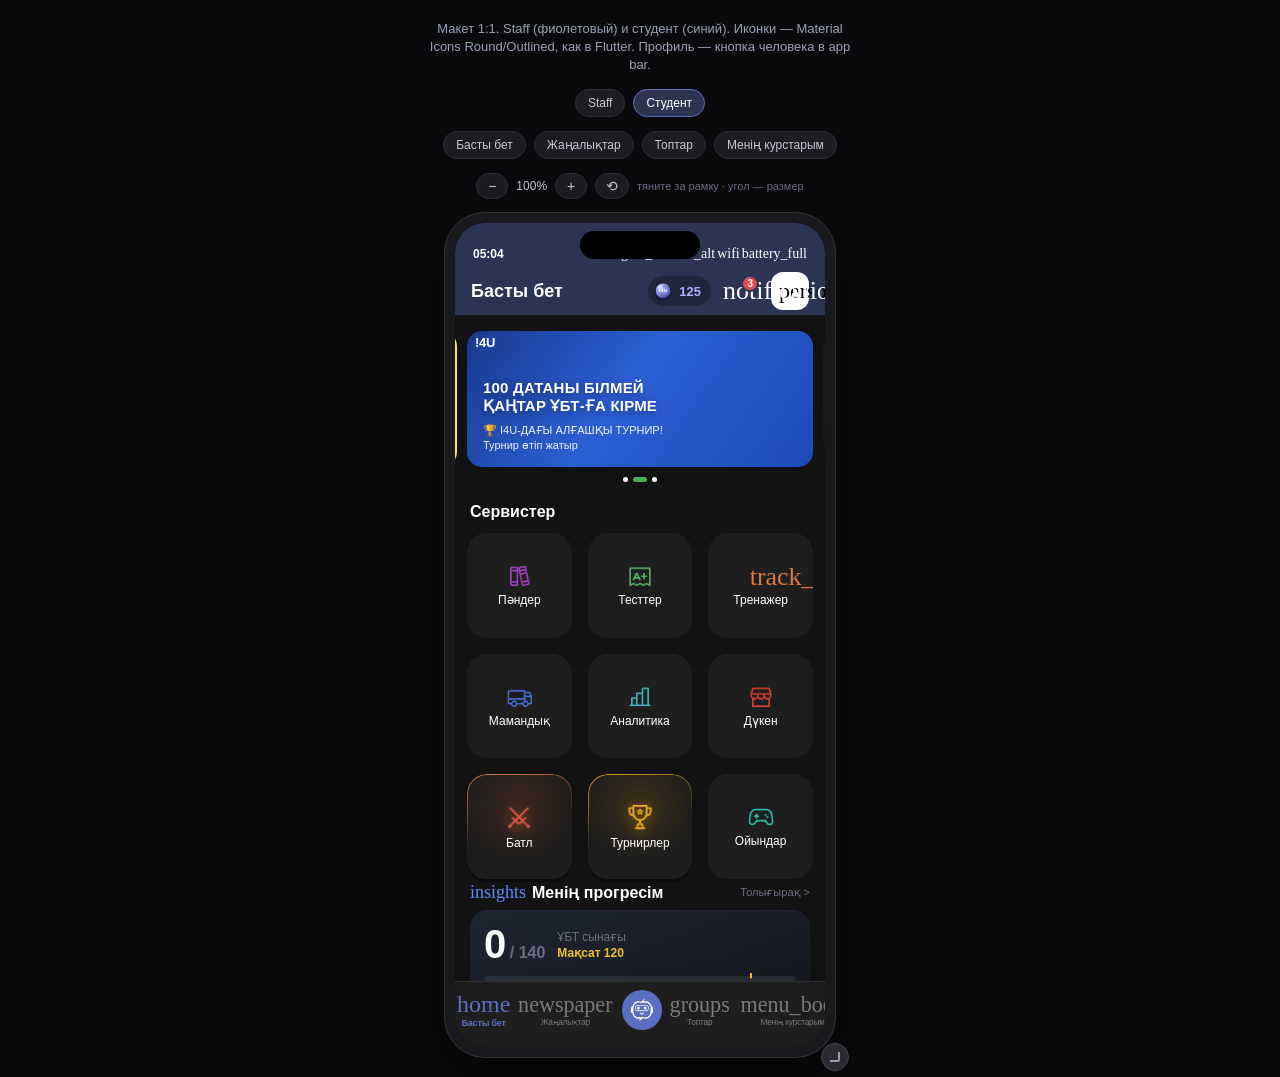
==== commit 37bebd8a: "Make guide work offline: local fonts, KaTeX, service worker Same public GitHub Pages URL; first visi" ====
--- a/mock/index.html
+++ b/mock/index.html
@@ -7,18 +7,10 @@
       content="width=device-width, initial-scale=1, maximum-scale=1, user-scalable=no"
     />
     <title>i4u mobile mock</title>
-    <link rel="preconnect" href="https://fonts.googleapis.com" />
-    <link rel="preconnect" href="https://fonts.gstatic.com" crossorigin />
-    <link
-      href="https://fonts.googleapis.com/icon?family=Material+Icons+Round"
-      rel="stylesheet"
-    />
-    <link
-      href="https://fonts.googleapis.com/icon?family=Material+Icons+Outlined"
-      rel="stylesheet"
-    />
-    <link href="https://fonts.googleapis.com/css2?family=Oswald:wght@500;700&display=swap" rel="stylesheet" />
-    <link rel="stylesheet" href="css/app.css?v=20261127m" />
+    <link rel="stylesheet" href="fonts/material-icons-round.css?v=20261127o" />
+    <link rel="stylesheet" href="fonts/material-icons-outlined.css?v=20261127o" />
+    <link rel="stylesheet" href="fonts/oswald.css?v=20261127o" />
+    <link rel="stylesheet" href="css/app.css?v=20261127o" />
   </head>
   <body>
     <p class="page-label">
--- a/mock/fonts/material-icons-round.css
+++ b/mock/fonts/material-icons-round.css
@@ -0,0 +1,23 @@
+/* fallback */
+@font-face {
+  font-family: 'Material Icons Round';
+  font-style: normal;
+  font-weight: 400;
+  src: url('material-icons-round.woff2') format('woff2');
+}
+
+.material-icons-round {
+  font-family: 'Material Icons Round';
+  font-weight: normal;
+  font-style: normal;
+  font-size: 24px;
+  line-height: 1;
+  letter-spacing: normal;
+  text-transform: none;
+  display: inline-block;
+  white-space: nowrap;
+  word-wrap: normal;
+  direction: ltr;
+  -webkit-font-feature-settings: 'liga';
+  -webkit-font-smoothing: antialiased;
+}
--- a/mock/fonts/material-icons-outlined.css
+++ b/mock/fonts/material-icons-outlined.css
@@ -0,0 +1,23 @@
+/* fallback */
+@font-face {
+  font-family: 'Material Icons Outlined';
+  font-style: normal;
+  font-weight: 400;
+  src: url('material-icons-outlined.woff2') format('woff2');
+}
+
+.material-icons-outlined {
+  font-family: 'Material Icons Outlined';
+  font-weight: normal;
+  font-style: normal;
+  font-size: 24px;
+  line-height: 1;
+  letter-spacing: normal;
+  text-transform: none;
+  display: inline-block;
+  white-space: nowrap;
+  word-wrap: normal;
+  direction: ltr;
+  -webkit-font-feature-settings: 'liga';
+  -webkit-font-smoothing: antialiased;
+}
--- a/mock/fonts/oswald.css
+++ b/mock/fonts/oswald.css
@@ -0,0 +1,90 @@
+/* cyrillic-ext */
+@font-face {
+  font-family: 'Oswald';
+  font-style: normal;
+  font-weight: 500;
+  font-display: swap;
+  src: url('af00f7774b2e.woff2') format('woff2');
+  unicode-range: U+0460-052F, U+1C80-1C8A, U+20B4, U+2DE0-2DFF, U+A640-A69F, U+FE2E-FE2F;
+}
+/* cyrillic */
+@font-face {
+  font-family: 'Oswald';
+  font-style: normal;
+  font-weight: 500;
+  font-display: swap;
+  src: url('0665b4b4e153.woff2') format('woff2');
+  unicode-range: U+0301, U+0400-045F, U+0490-0491, U+04B0-04B1, U+2116;
+}
+/* vietnamese */
+@font-face {
+  font-family: 'Oswald';
+  font-style: normal;
+  font-weight: 500;
+  font-display: swap;
+  src: url('69f8ada8b1da.woff2') format('woff2');
+  unicode-range: U+0102-0103, U+0110-0111, U+0128-0129, U+0168-0169, U+01A0-01A1, U+01AF-01B0, U+0300-0301, U+0303-0304, U+0308-0309, U+0323, U+0329, U+1EA0-1EF9, U+20AB;
+}
+/* latin-ext */
+@font-face {
+  font-family: 'Oswald';
+  font-style: normal;
+  font-weight: 500;
+  font-display: swap;
+  src: url('5930b85bd671.woff2') format('woff2');
+  unicode-range: U+0100-02BA, U+02BD-02C5, U+02C7-02CC, U+02CE-02D7, U+02DD-02FF, U+0304, U+0308, U+0329, U+1D00-1DBF, U+1E00-1E9F, U+1EF2-1EFF, U+2020, U+20A0-20AB, U+20AD-20C4, U+2113, U+2C60-2C7F, U+A720-A7FF;
+}
+/* latin */
+@font-face {
+  font-family: 'Oswald';
+  font-style: normal;
+  font-weight: 500;
+  font-display: swap;
+  src: url('c27e7c116ee8.woff2') format('woff2');
+  unicode-range: U+0000-00FF, U+0131, U+0152-0153, U+02BB-02BC, U+02C6, U+02DA, U+02DC, U+0304, U+0308, U+0329, U+2000-206F, U+20AC, U+2122, U+2191, U+2193, U+2212, U+2215, U+FEFF, U+FFFD;
+}
+/* cyrillic-ext */
+@font-face {
+  font-family: 'Oswald';
+  font-style: normal;
+  font-weight: 700;
+  font-display: swap;
+  src: url('af00f7774b2e.woff2') format('woff2');
+  unicode-range: U+0460-052F, U+1C80-1C8A, U+20B4, U+2DE0-2DFF, U+A640-A69F, U+FE2E-FE2F;
+}
+/* cyrillic */
+@font-face {
+  font-family: 'Oswald';
+  font-style: normal;
+  font-weight: 700;
+  font-display: swap;
+  src: url('0665b4b4e153.woff2') format('woff2');
+  unicode-range: U+0301, U+0400-045F, U+0490-0491, U+04B0-04B1, U+2116;
+}
+/* vietnamese */
+@font-face {
+  font-family: 'Oswald';
+  font-style: normal;
+  font-weight: 700;
+  font-display: swap;
+  src: url('69f8ada8b1da.woff2') format('woff2');
+  unicode-range: U+0102-0103, U+0110-0111, U+0128-0129, U+0168-0169, U+01A0-01A1, U+01AF-01B0, U+0300-0301, U+0303-0304, U+0308-0309, U+0323, U+0329, U+1EA0-1EF9, U+20AB;
+}
+/* latin-ext */
+@font-face {
+  font-family: 'Oswald';
+  font-style: normal;
+  font-weight: 700;
+  font-display: swap;
+  src: url('5930b85bd671.woff2') format('woff2');
+  unicode-range: U+0100-02BA, U+02BD-02C5, U+02C7-02CC, U+02CE-02D7, U+02DD-02FF, U+0304, U+0308, U+0329, U+1D00-1DBF, U+1E00-1E9F, U+1EF2-1EFF, U+2020, U+20A0-20AB, U+20AD-20C4, U+2113, U+2C60-2C7F, U+A720-A7FF;
+}
+/* latin */
+@font-face {
+  font-family: 'Oswald';
+  font-style: normal;
+  font-weight: 700;
+  font-display: swap;
+  src: url('c27e7c116ee8.woff2') format('woff2');
+  unicode-range: U+0000-00FF, U+0131, U+0152-0153, U+02BB-02BC, U+02C6, U+02DA, U+02DC, U+0304, U+0308, U+0329, U+2000-206F, U+20AC, U+2122, U+2191, U+2193, U+2212, U+2215, U+FEFF, U+FFFD;
+}
